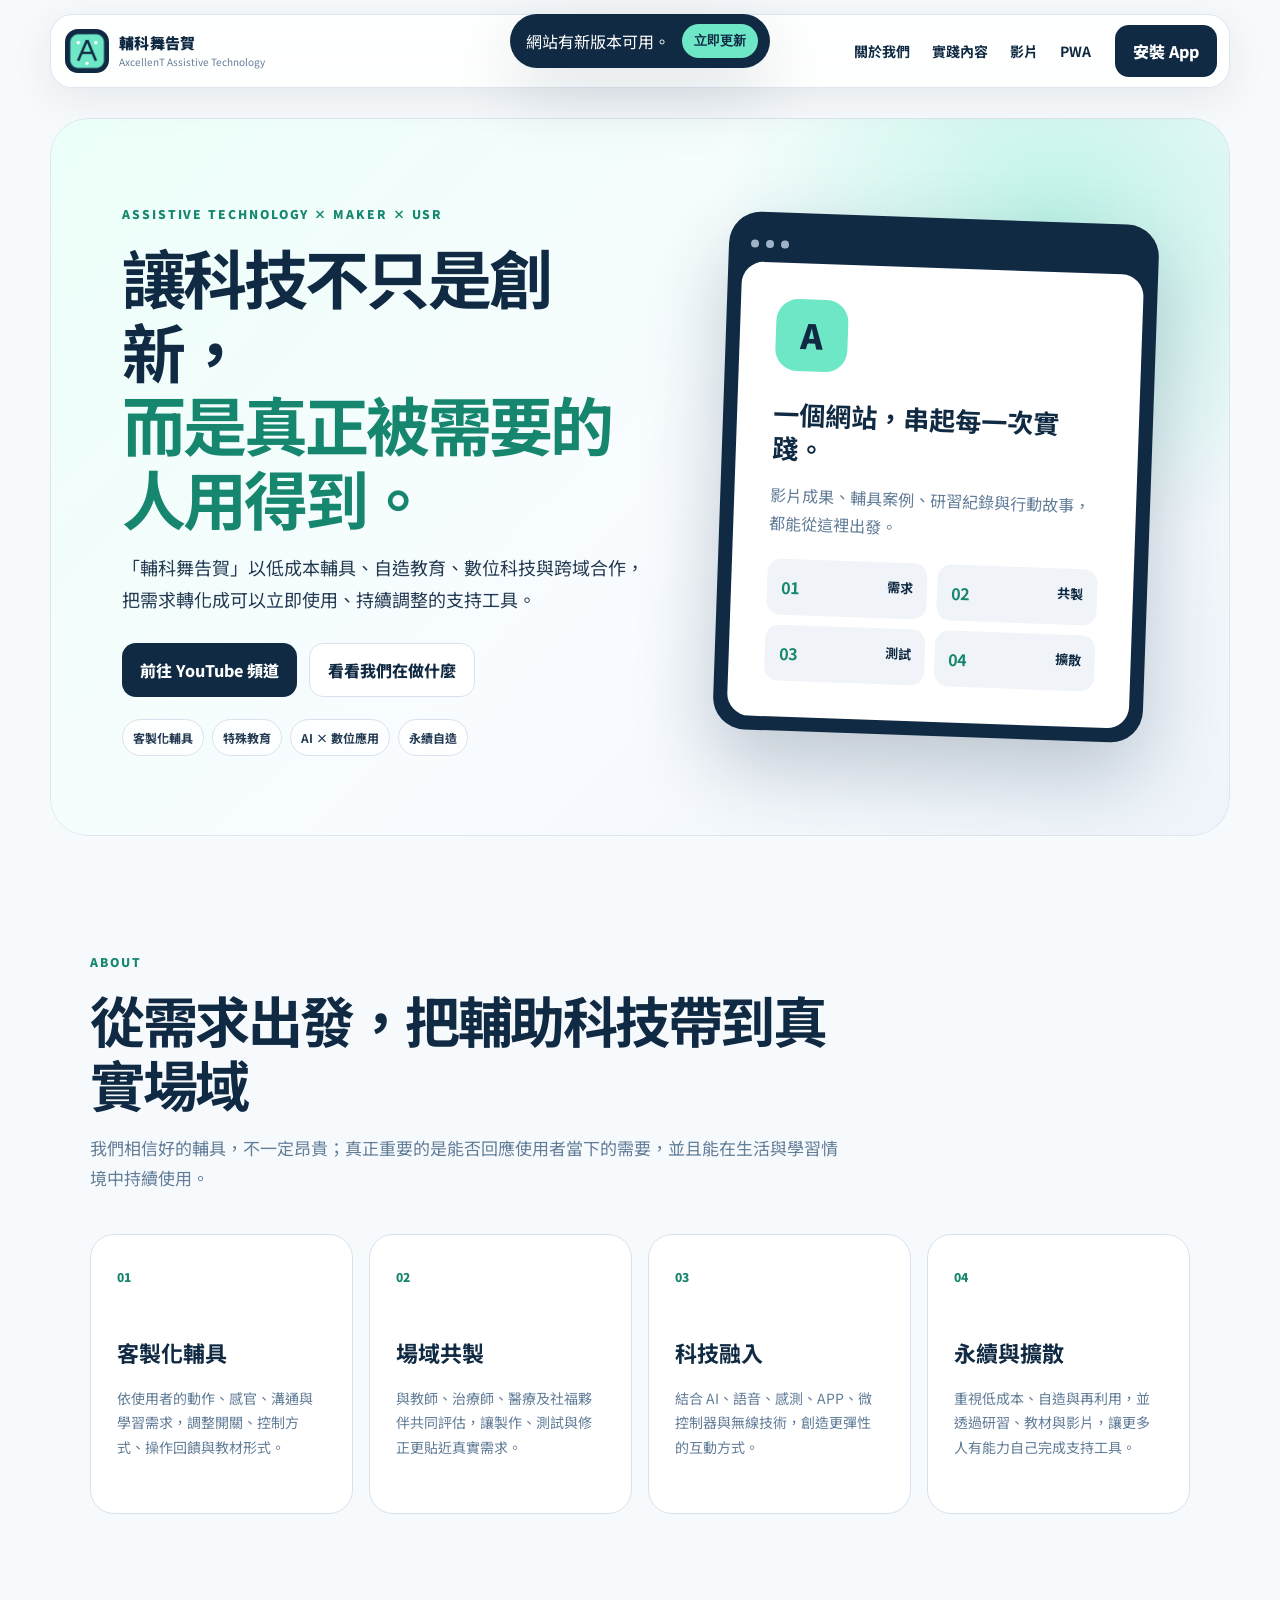
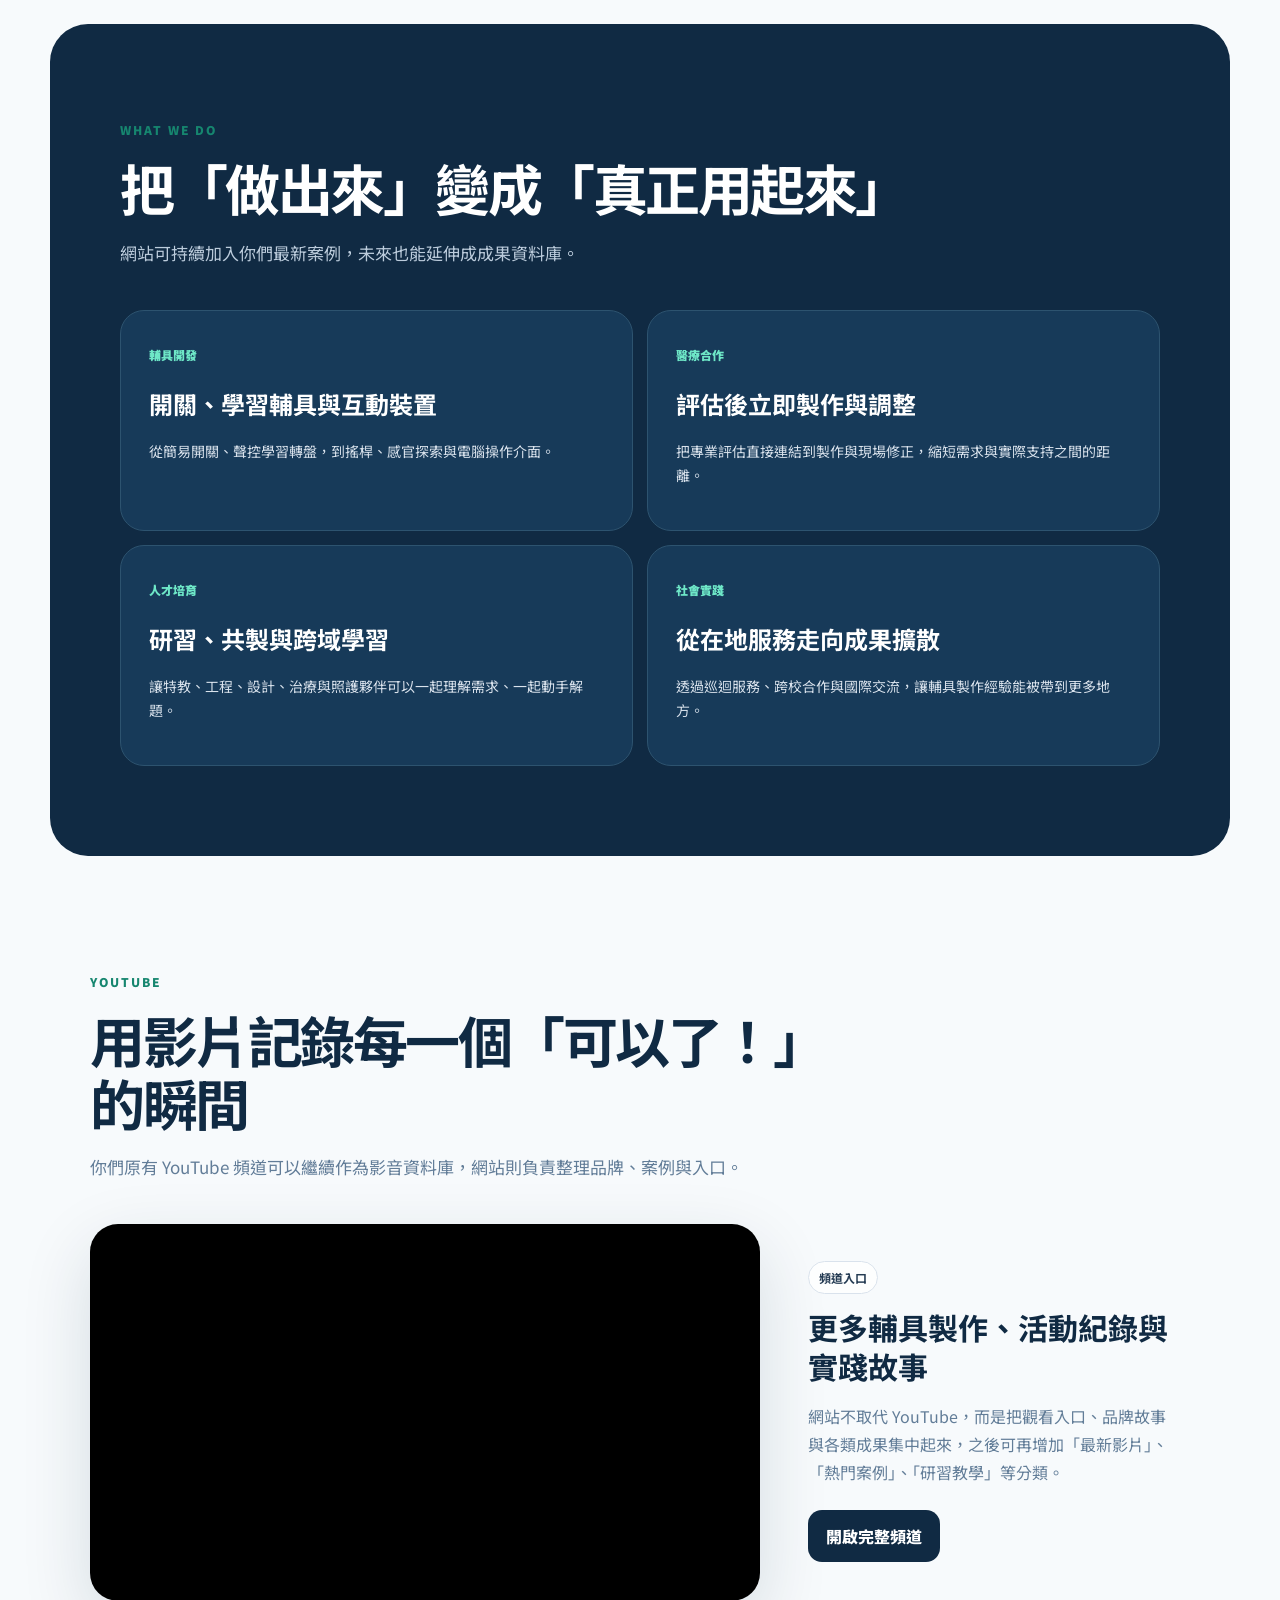
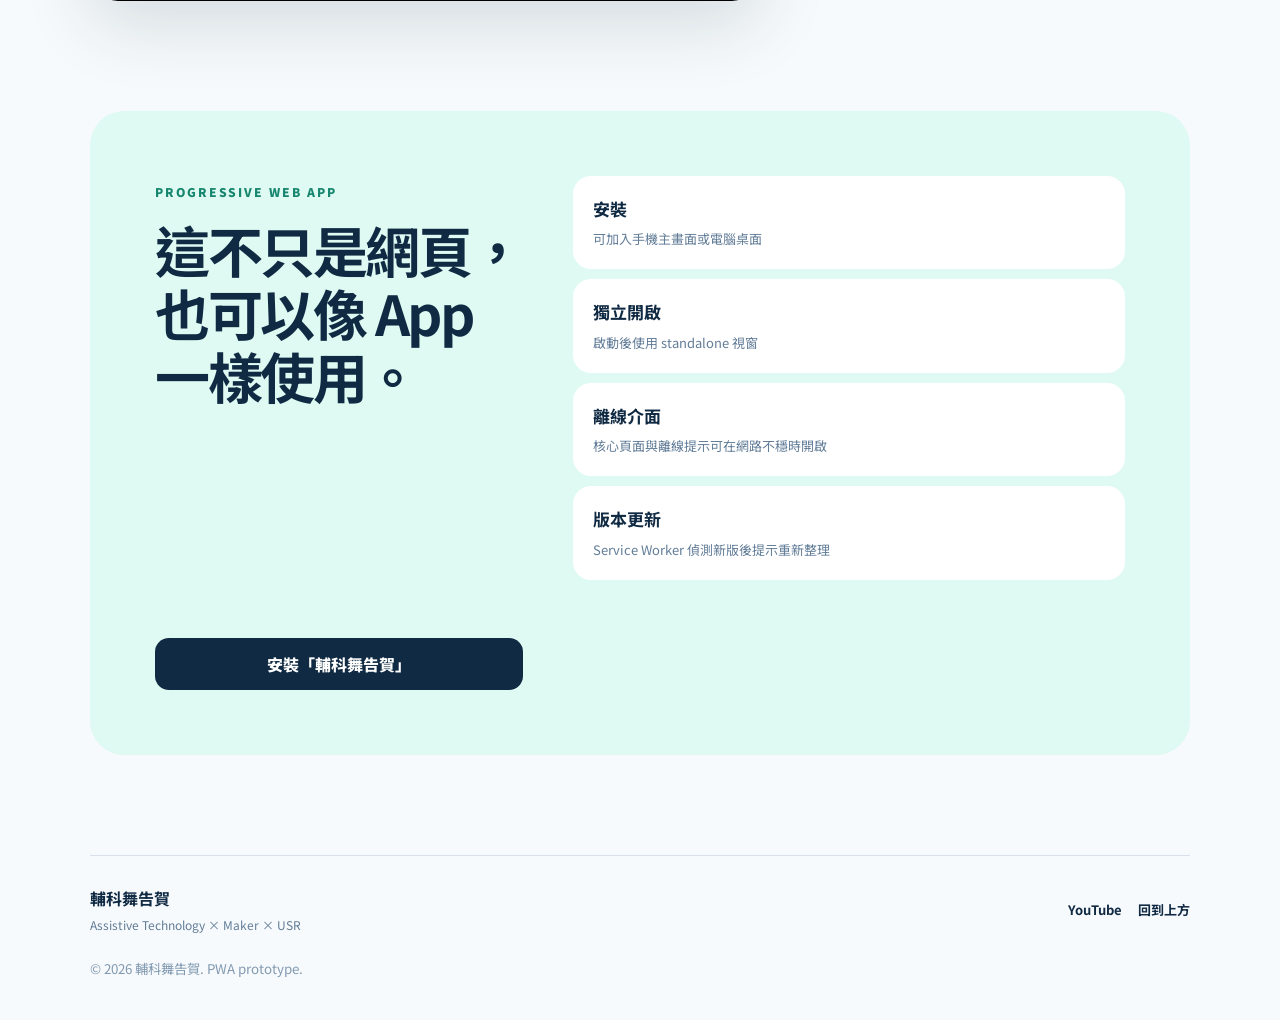
==== index.html @ 748eb7c5 "Add files via upload" ====
<!doctype html>
<html lang="zh-Hant">
<head>
  <meta charset="utf-8" />
  <meta name="viewport" content="width=device-width, initial-scale=1, viewport-fit=cover" />
  <meta name="theme-color" content="#102A43" />
  <meta name="description" content="輔科舞告賀｜以輔助科技、自造教育與USR社會實踐，讓科技成為每個人都能使用的支持。" />
  <meta name="apple-mobile-web-app-capable" content="yes" />
  <meta name="apple-mobile-web-app-status-bar-style" content="black-translucent" />
  <meta name="apple-mobile-web-app-title" content="輔科舞告賀" />
  <link rel="manifest" href="./manifest.webmanifest" />
  <link rel="apple-touch-icon" href="./icon-192.png" />
  <link rel="icon" href="./icon-192.png" />
  <link rel="stylesheet" href="./styles.css" />
  <title>輔科舞告賀｜輔助科技 × 自造 × USR</title>
</head>
<body>
  <div id="updateBanner" class="update-banner" hidden>
    <span>網站有新版本可用。</span>
    <button id="reloadBtn" class="small-btn">立即更新</button>
  </div>

  <header class="site-header">
    <a class="brand" href="#top" aria-label="回到首頁">
      <img src="./icon-192.png" alt="" width="44" height="44">
      <span>
        <strong>輔科舞告賀</strong>
        <small>AxcellenT Assistive Technology</small>
      </span>
    </a>
    <nav aria-label="主要導覽">
      <a href="#about">關於我們</a>
      <a href="#projects">實踐內容</a>
      <a href="#videos">影片</a>
      <a href="#pwa">PWA</a>
    </nav>
    <button id="installBtn" class="install-btn" hidden>安裝 App</button>
  </header>

  <main id="top">
    <section class="hero">
      <div class="hero-copy">
        <span class="eyebrow">ASSISTIVE TECHNOLOGY × MAKER × USR</span>
        <h1>讓科技不只是創新，<br><span>而是真正被需要的人用得到。</span></h1>
        <p>
          「輔科舞告賀」以低成本輔具、自造教育、數位科技與跨域合作，
          把需求轉化成可以立即使用、持續調整的支持工具。
        </p>
        <div class="hero-actions">
          <a class="primary-btn" href="https://www.youtube.com/@%E8%BC%94%E7%A7%91%E8%88%9E%E5%91%8A%E8%B3%80" target="_blank" rel="noopener">
            前往 YouTube 頻道
          </a>
          <a class="secondary-btn" href="#projects">看看我們在做什麼</a>
        </div>
        <div class="hero-tags">
          <span>客製化輔具</span>
          <span>特殊教育</span>
          <span>AI × 數位應用</span>
          <span>永續自造</span>
        </div>
      </div>
      <div class="hero-card" aria-label="網站特色摘要">
        <div class="screen">
          <div class="screen-top">
            <span></span><span></span><span></span>
          </div>
          <div class="screen-body">
            <div class="signal-mark">A</div>
            <strong>一個網站，串起每一次實踐。</strong>
            <p>影片成果、輔具案例、研習紀錄與行動故事，都能從這裡出發。</p>
            <div class="mini-grid">
              <div><b>01</b><span>需求</span></div>
              <div><b>02</b><span>共製</span></div>
              <div><b>03</b><span>測試</span></div>
              <div><b>04</b><span>擴散</span></div>
            </div>
          </div>
        </div>
      </div>
    </section>

    <section id="about" class="section">
      <div class="section-heading">
        <span class="eyebrow">ABOUT</span>
        <h2>從需求出發，把輔助科技帶到真實場域</h2>
        <p>我們相信好的輔具，不一定昂貴；真正重要的是能否回應使用者當下的需要，並且能在生活與學習情境中持續使用。</p>
      </div>
      <div class="feature-grid">
        <article class="feature-card">
          <span class="number">01</span>
          <h3>客製化輔具</h3>
          <p>依使用者的動作、感官、溝通與學習需求，調整開關、控制方式、操作回饋與教材形式。</p>
        </article>
        <article class="feature-card">
          <span class="number">02</span>
          <h3>場域共製</h3>
          <p>與教師、治療師、醫療及社福夥伴共同評估，讓製作、測試與修正更貼近真實需求。</p>
        </article>
        <article class="feature-card">
          <span class="number">03</span>
          <h3>科技融入</h3>
          <p>結合 AI、語音、感測、APP、微控制器與無線技術，創造更彈性的互動方式。</p>
        </article>
        <article class="feature-card">
          <span class="number">04</span>
          <h3>永續與擴散</h3>
          <p>重視低成本、自造與再利用，並透過研習、教材與影片，讓更多人有能力自己完成支持工具。</p>
        </article>
      </div>
    </section>

    <section id="projects" class="section dark-section">
      <div class="section-heading light">
        <span class="eyebrow">WHAT WE DO</span>
        <h2>把「做出來」變成「真正用起來」</h2>
        <p>網站可持續加入你們最新案例，未來也能延伸成成果資料庫。</p>
      </div>
      <div class="project-grid">
        <article>
          <span>輔具開發</span>
          <h3>開關、學習輔具與互動裝置</h3>
          <p>從簡易開關、聲控學習轉盤，到搖桿、感官探索與電腦操作介面。</p>
        </article>
        <article>
          <span>醫療合作</span>
          <h3>評估後立即製作與調整</h3>
          <p>把專業評估直接連結到製作與現場修正，縮短需求與實際支持之間的距離。</p>
        </article>
        <article>
          <span>人才培育</span>
          <h3>研習、共製與跨域學習</h3>
          <p>讓特教、工程、設計、治療與照護夥伴可以一起理解需求、一起動手解題。</p>
        </article>
        <article>
          <span>社會實踐</span>
          <h3>從在地服務走向成果擴散</h3>
          <p>透過巡迴服務、跨校合作與國際交流，讓輔具製作經驗能被帶到更多地方。</p>
        </article>
      </div>
    </section>

    <section id="videos" class="section">
      <div class="section-heading">
        <span class="eyebrow">YOUTUBE</span>
        <h2>用影片記錄每一個「可以了！」的瞬間</h2>
        <p>你們原有 YouTube 頻道可以繼續作為影音資料庫，網站則負責整理品牌、案例與入口。</p>
      </div>

      <div class="video-layout">
        <div class="video-frame">
          <iframe
            src="https://www.youtube-nocookie.com/embed/GuoatAMqvnA"
            title="輔科舞告賀 YouTube 精選影片"
            loading="lazy"
            referrerpolicy="strict-origin-when-cross-origin"
            allow="accelerometer; autoplay; clipboard-write; encrypted-media; gyroscope; picture-in-picture; web-share"
            allowfullscreen></iframe>
        </div>
        <div class="video-copy">
          <span class="pill">頻道入口</span>
          <h3>更多輔具製作、活動紀錄與實踐故事</h3>
          <p>網站不取代 YouTube，而是把觀看入口、品牌故事與各類成果集中起來，之後可再增加「最新影片」、「熱門案例」、「研習教學」等分類。</p>
          <a class="primary-btn" href="https://www.youtube.com/@%E8%BC%94%E7%A7%91%E8%88%9E%E5%91%8A%E8%B3%80" target="_blank" rel="noopener">開啟完整頻道</a>
        </div>
      </div>
    </section>

    <section id="pwa" class="section pwa-section">
      <div>
        <span class="eyebrow">PROGRESSIVE WEB APP</span>
        <h2>這不只是網頁，也可以像 App 一樣使用。</h2>
      </div>
      <div class="pwa-list">
        <div><b>安裝</b><span>可加入手機主畫面或電腦桌面</span></div>
        <div><b>獨立開啟</b><span>啟動後使用 standalone 視窗</span></div>
        <div><b>離線介面</b><span>核心頁面與離線提示可在網路不穩時開啟</span></div>
        <div><b>版本更新</b><span>Service Worker 偵測新版後提示重新整理</span></div>
      </div>
      <button id="installBtnBottom" class="primary-btn install-bottom" hidden>安裝「輔科舞告賀」</button>
    </section>
  </main>

  <footer>
    <div>
      <strong>輔科舞告賀</strong>
      <p>Assistive Technology × Maker × USR</p>
    </div>
    <div class="footer-links">
      <a href="https://www.youtube.com/@%E8%BC%94%E7%A7%91%E8%88%9E%E5%91%8A%E8%B3%80" target="_blank" rel="noopener">YouTube</a>
      <a href="#top">回到上方</a>
    </div>
    <small>© <span id="year"></span> 輔科舞告賀. PWA prototype.</small>
  </footer>

  <script src="./app.js"></script>
</body>
</html>
---- styles.css ----
@import url('https://fonts.googleapis.com/css2?family=Noto+Sans+TC:wght@400;500;600;700;800;900&display=swap');

:root{
  --ink:#102A43;
  --ink-2:#243B53;
  --mint:#6EE7C7;
  --mint-soft:#DFFAF2;
  --cream:#F7FAFC;
  --white:#ffffff;
  --line:#D9E2EC;
  --muted:#627D98;
  --shadow:0 24px 70px rgba(16,42,67,.14);
}

*{box-sizing:border-box}
html{scroll-behavior:smooth}
body{
  margin:0;
  font-family:"Noto Sans TC",system-ui,-apple-system,sans-serif;
  color:var(--ink);
  background:var(--cream);
  line-height:1.75;
}
a{color:inherit;text-decoration:none}
button,a{ -webkit-tap-highlight-color:transparent}
img{max-width:100%}

.update-banner{
  position:fixed;left:50%;top:14px;transform:translateX(-50%);
  z-index:9999;background:var(--ink);color:white;padding:10px 12px 10px 16px;
  border-radius:999px;box-shadow:var(--shadow);display:flex;gap:12px;align-items:center;
}
.small-btn{border:0;border-radius:999px;background:var(--mint);color:var(--ink);padding:8px 12px;font-weight:800;cursor:pointer}

.site-header{
  position:sticky;top:0;z-index:100;
  width:min(1180px,calc(100% - 28px));margin:14px auto 0;
  padding:10px 12px 10px 14px;border:1px solid rgba(217,226,236,.85);
  border-radius:22px;background:rgba(255,255,255,.88);backdrop-filter:blur(18px);
  display:flex;align-items:center;gap:24px;box-shadow:0 10px 40px rgba(16,42,67,.08);
}
.brand{display:flex;align-items:center;gap:10px;margin-right:auto}
.brand img{border-radius:13px}
.brand span{display:flex;flex-direction:column;line-height:1.15}
.brand strong{font-size:15px;font-weight:900;letter-spacing:.02em}
.brand small{font-size:10px;color:var(--muted);margin-top:5px}
nav{display:flex;gap:22px;font-size:14px;font-weight:700}
nav a:hover{color:#1D9D82}

.install-btn,.primary-btn,.secondary-btn{
  border:0;border-radius:14px;padding:12px 18px;font:inherit;font-weight:800;cursor:pointer;
  display:inline-flex;align-items:center;justify-content:center;
}
.install-btn,.primary-btn{background:var(--ink);color:white}
.install-btn:hover,.primary-btn:hover{transform:translateY(-1px)}
.secondary-btn{background:white;border:1px solid var(--line)}

.hero{
  width:min(1180px,calc(100% - 36px));margin:30px auto 0;
  min-height:680px;border-radius:38px;overflow:hidden;
  background:
    radial-gradient(circle at 85% 15%, rgba(110,231,199,.42), transparent 28%),
    linear-gradient(135deg,#ECFFF9 0%,#F9FCFF 54%,#EEF4FA 100%);
  display:grid;grid-template-columns:1.1fr .9fr;align-items:center;gap:50px;
  padding:80px 72px;box-shadow:inset 0 0 0 1px rgba(217,226,236,.8);
}
.eyebrow{font-size:12px;font-weight:900;letter-spacing:.16em;color:#16866F}
.hero h1,.section h2{margin:14px 0 18px;line-height:1.15;letter-spacing:-.045em}
.hero h1{font-size:clamp(42px,5vw,70px);max-width:760px}
.hero h1 span{color:#16866F}
.hero-copy>p{font-size:18px;color:var(--ink-2);max-width:650px}
.hero-actions{display:flex;gap:12px;flex-wrap:wrap;margin:28px 0 22px}
.hero-tags{display:flex;gap:8px;flex-wrap:wrap}
.hero-tags span,.pill{
  background:rgba(255,255,255,.8);border:1px solid var(--line);
  padding:7px 10px;border-radius:999px;font-size:12px;font-weight:700;color:var(--ink-2)
}
.hero-card{display:flex;justify-content:center}
.screen{
  width:min(430px,100%);background:var(--ink);border-radius:32px;padding:14px;
  transform:rotate(2deg);box-shadow:0 34px 80px rgba(16,42,67,.24);
}
.screen-top{height:36px;display:flex;gap:7px;align-items:center;padding:0 8px}
.screen-top span{width:8px;height:8px;border-radius:50%;background:#9FB3C8}
.screen-body{background:white;border-radius:22px;padding:36px}
.signal-mark{
  width:72px;height:72px;background:var(--mint);border-radius:22px;
  display:grid;place-items:center;font-size:34px;font-weight:900;margin-bottom:26px;
}
.screen-body>strong{display:block;font-size:26px;line-height:1.3}
.screen-body>p{color:var(--muted)}
.mini-grid{display:grid;grid-template-columns:1fr 1fr;gap:10px;margin-top:22px}
.mini-grid div{background:#F0F4F8;border-radius:14px;padding:14px;display:flex;justify-content:space-between}
.mini-grid b{color:#16866F}.mini-grid span{font-size:13px;font-weight:700}

.section{width:min(1100px,calc(100% - 36px));margin:0 auto;padding:110px 0}
.section-heading{max-width:760px;margin-bottom:42px}
.section h2{font-size:clamp(34px,4.3vw,56px)}
.section-heading p{color:var(--muted);font-size:17px}
.feature-grid{display:grid;grid-template-columns:repeat(4,1fr);gap:16px}
.feature-card{
  min-height:280px;background:white;border:1px solid var(--line);border-radius:24px;padding:26px;
  transition:.2s ease;
}
.feature-card:hover{transform:translateY(-5px);box-shadow:var(--shadow)}
.feature-card .number{font-size:12px;font-weight:900;color:#16866F}
.feature-card h3{font-size:22px;margin:44px 0 10px}
.feature-card p{font-size:14px;color:var(--muted)}

.dark-section{
  width:min(1180px,calc(100% - 36px));
  background:var(--ink);color:white;border-radius:38px;padding:90px 70px;
}
.section-heading.light p{color:#BCCCDC}
.project-grid{display:grid;grid-template-columns:1fr 1fr;gap:14px}
.project-grid article{background:#173A59;border:1px solid #2D536F;border-radius:24px;padding:28px}
.project-grid article>span{color:var(--mint);font-size:12px;font-weight:900}
.project-grid h3{font-size:24px;margin:16px 0 8px}
.project-grid p{color:#D9E2EC;font-size:14px}

.video-layout{display:grid;grid-template-columns:1.25fr .75fr;gap:28px;align-items:center}
.video-frame{aspect-ratio:16/9;border-radius:28px;overflow:hidden;background:#000;box-shadow:var(--shadow)}
.video-frame iframe{width:100%;height:100%;border:0}
.video-copy{padding:20px}
.video-copy h3{font-size:30px;line-height:1.3;margin:18px 0 14px}
.video-copy p{color:var(--muted);margin-bottom:24px}

.pwa-section{
  margin-bottom:100px;padding:65px;background:var(--mint-soft);border-radius:34px;
  display:grid;grid-template-columns:.8fr 1.2fr;gap:50px;align-items:start;
}
.pwa-list{display:grid;gap:10px}
.pwa-list div{background:white;border-radius:18px;padding:18px 20px;display:flex;flex-direction:column}
.pwa-list b{font-size:17px}.pwa-list span{font-size:13px;color:var(--muted);margin-top:5px}
.install-bottom{margin-top:8px}

footer{
  width:min(1100px,calc(100% - 36px));margin:0 auto;padding:28px 0 40px;border-top:1px solid var(--line);
  display:grid;grid-template-columns:1fr auto;gap:20px;align-items:center
}
footer p{margin:2px 0;color:var(--muted);font-size:12px}
.footer-links{display:flex;gap:16px;font-size:13px;font-weight:700}
footer small{grid-column:1/-1;color:#829AB1}

@media (max-width:900px){
  nav{display:none}
  .hero{grid-template-columns:1fr;padding:58px 34px}
  .hero-card{margin-top:10px}
  .feature-grid{grid-template-columns:1fr 1fr}
  .video-layout{grid-template-columns:1fr}
  .pwa-section{grid-template-columns:1fr;padding:40px}
}
@media (max-width:620px){
  .site-header{width:calc(100% - 18px);margin-top:8px;border-radius:18px}
  .brand small{display:none}
  .install-btn{padding:10px 12px;font-size:12px}
  .hero{width:calc(100% - 18px);min-height:auto;border-radius:26px;padding:48px 22px}
  .hero h1{font-size:42px}
  .hero-copy>p{font-size:16px}
  .screen{transform:none}
  .screen-body{padding:26px}
  .feature-grid{grid-template-columns:1fr}
  .dark-section{width:calc(100% - 18px);border-radius:26px;padding:62px 22px}
  .project-grid{grid-template-columns:1fr}
  .section{padding:78px 0}
  .pwa-section{width:calc(100% - 18px);padding:32px 22px;margin-bottom:60px}
  footer{grid-template-columns:1fr}
  .footer-links{justify-content:flex-start}
}
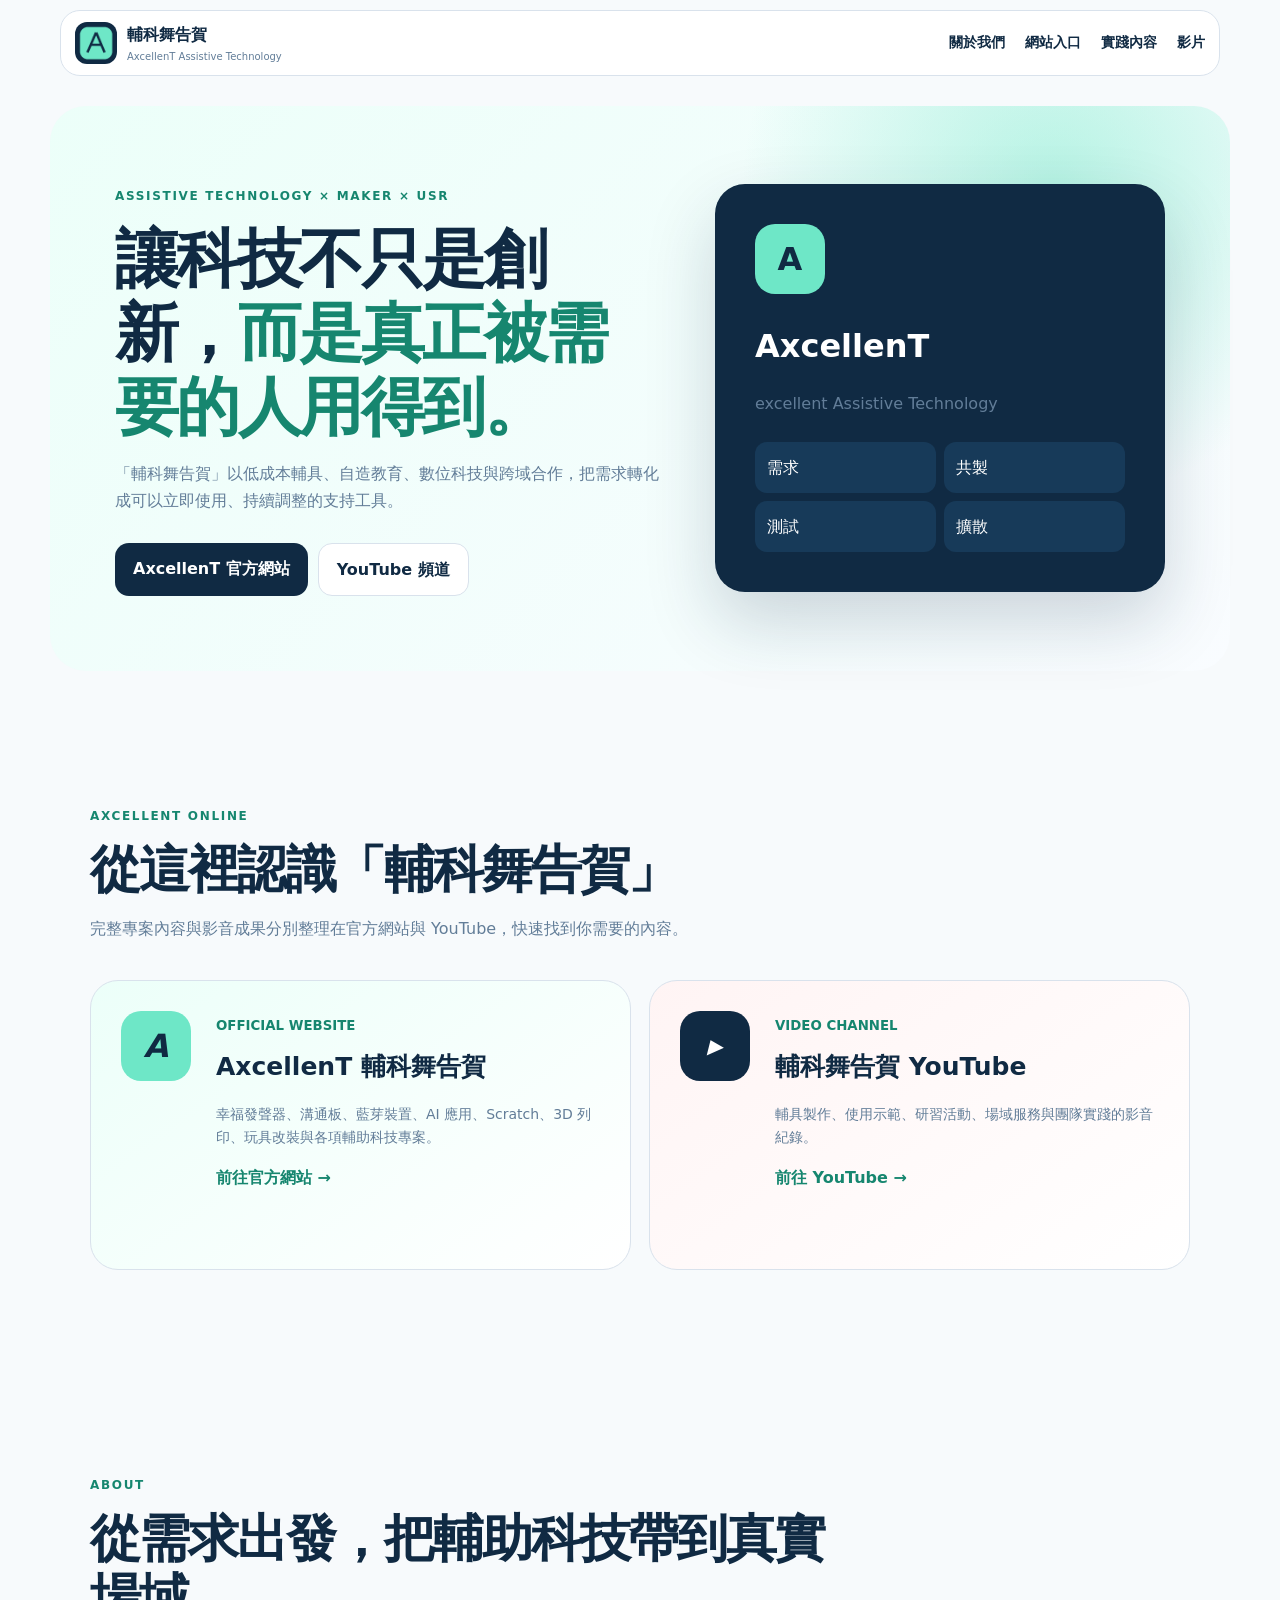
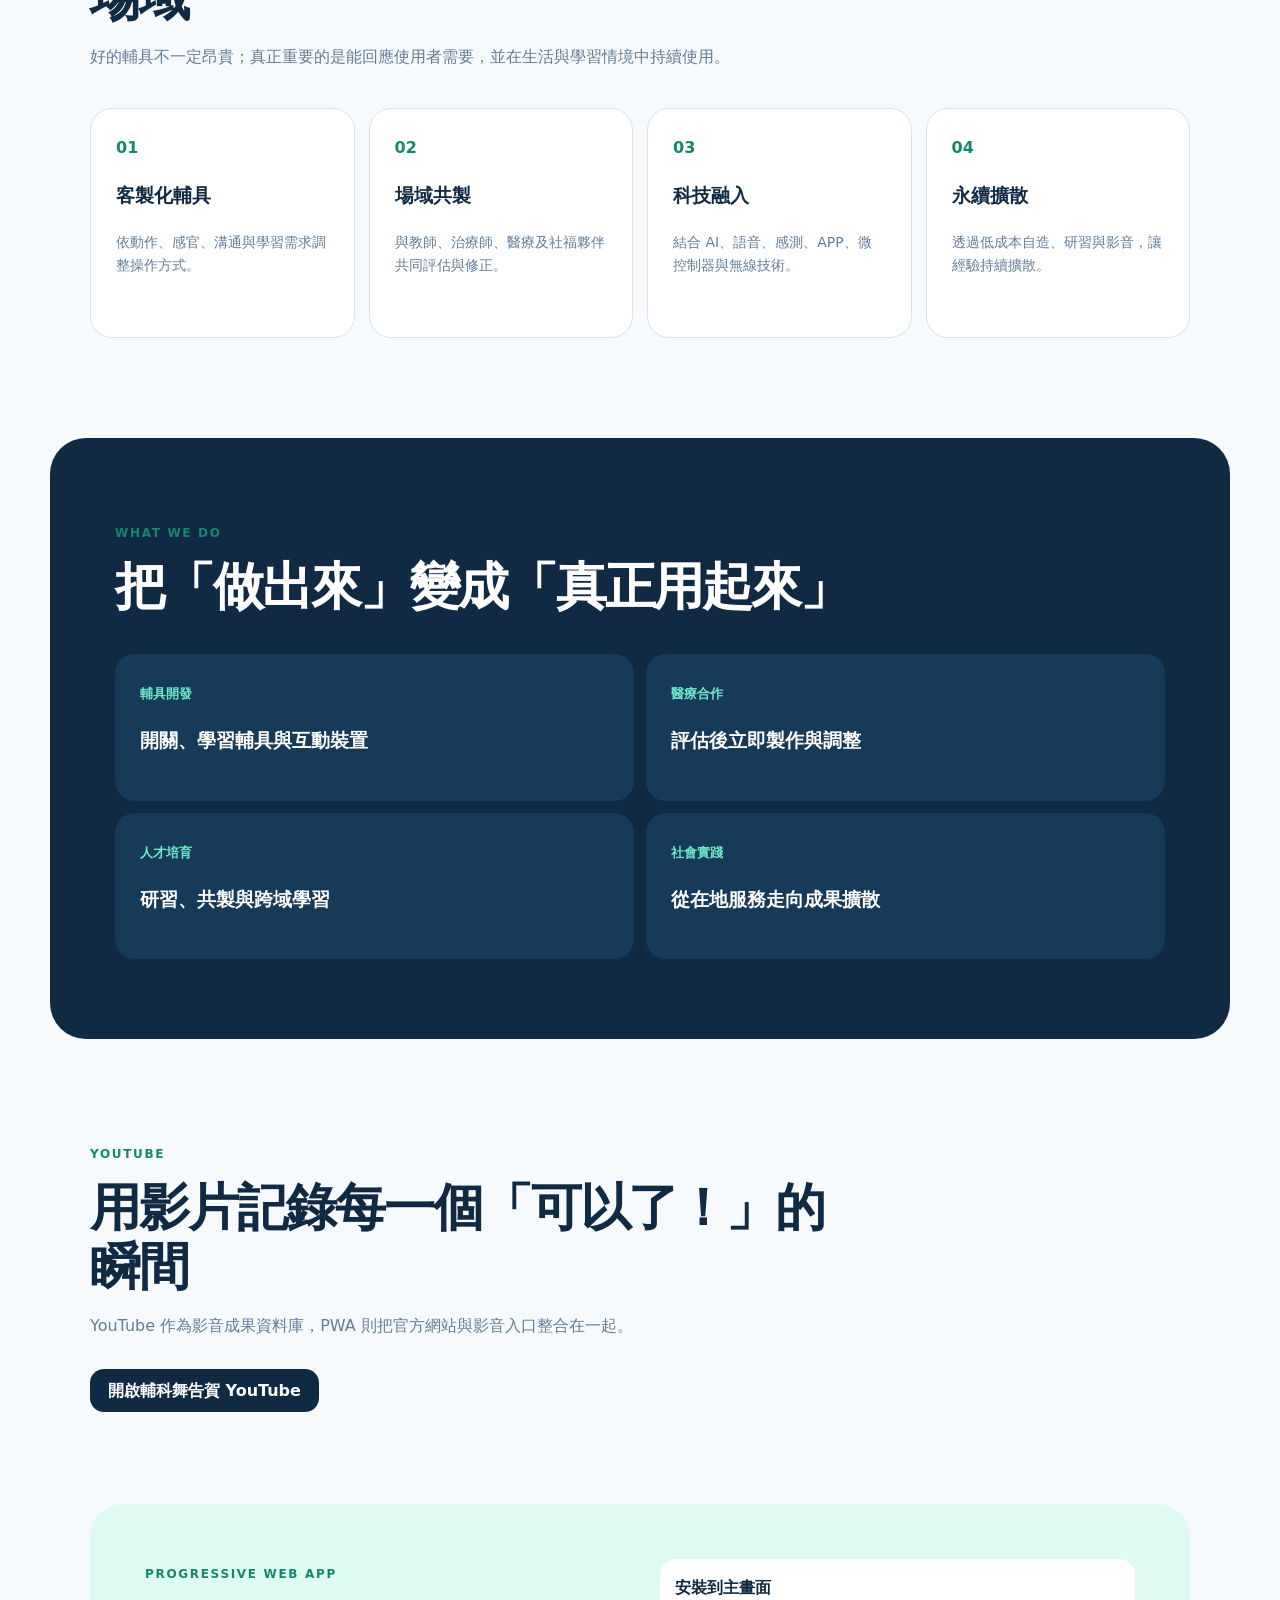
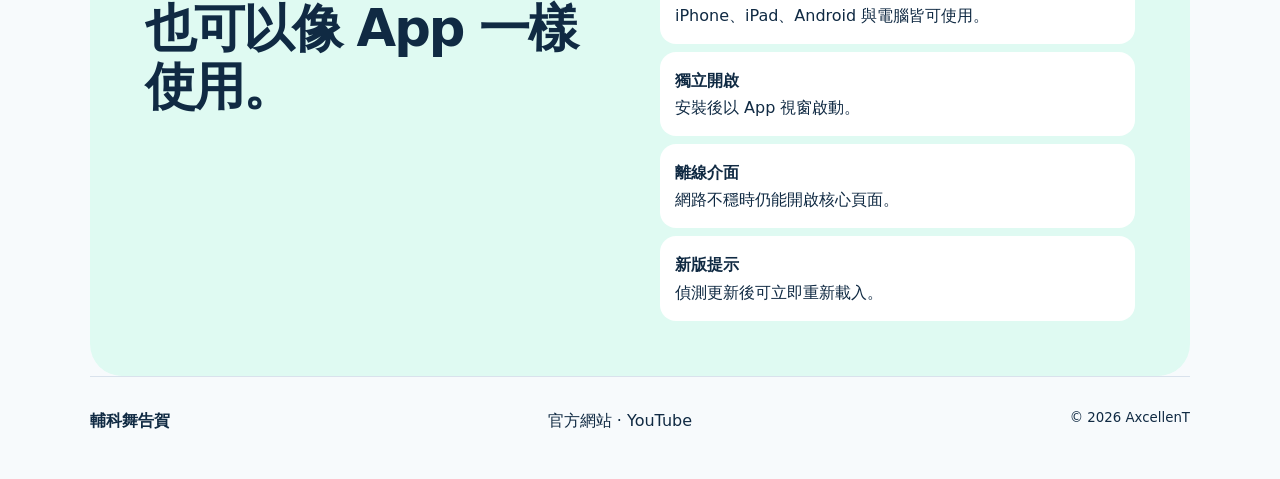
==== commit 497fb8b3: "Add files via upload" ====
--- a/index.html
+++ b/index.html
@@ -1,197 +1,28 @@
-<!doctype html>
-<html lang="zh-Hant">
-<head>
-  <meta charset="utf-8" />
-  <meta name="viewport" content="width=device-width, initial-scale=1, viewport-fit=cover" />
-  <meta name="theme-color" content="#102A43" />
-  <meta name="description" content="輔科舞告賀｜以輔助科技、自造教育與USR社會實踐，讓科技成為每個人都能使用的支持。" />
-  <meta name="apple-mobile-web-app-capable" content="yes" />
-  <meta name="apple-mobile-web-app-status-bar-style" content="black-translucent" />
-  <meta name="apple-mobile-web-app-title" content="輔科舞告賀" />
-  <link rel="manifest" href="./manifest.webmanifest" />
-  <link rel="apple-touch-icon" href="./icon-192.png" />
-  <link rel="icon" href="./icon-192.png" />
-  <link rel="stylesheet" href="./styles.css" />
-  <title>輔科舞告賀｜輔助科技 × 自造 × USR</title>
-</head>
-<body>
-  <div id="updateBanner" class="update-banner" hidden>
-    <span>網站有新版本可用。</span>
-    <button id="reloadBtn" class="small-btn">立即更新</button>
-  </div>
+<!doctype html><html lang="zh-Hant"><head><meta charset="utf-8"><meta name="viewport" content="width=device-width,initial-scale=1,viewport-fit=cover">
+<meta name="theme-color" content="#102A43"><meta name="apple-mobile-web-app-capable" content="yes"><meta name="apple-mobile-web-app-title" content="輔科舞告賀">
+<link rel="manifest" href="./manifest.webmanifest"><link rel="apple-touch-icon" href="./icon-192.png"><link rel="stylesheet" href="./styles.css">
+<title>輔科舞告賀｜AxcellenT</title></head><body>
+<div id="update" class="update" hidden>網站有新版本 <button id="reload">立即更新</button></div>
+<header><a class="brand" href="#top"><img src="./icon-192.png"><span><b>輔科舞告賀</b><small>AxcellenT Assistive Technology</small></span></a>
+<nav><a href="#about">關於我們</a><a href="#links">網站入口</a><a href="#projects">實踐內容</a><a href="#videos">影片</a></nav><button id="install" hidden>安裝 App</button></header>
+<main id="top"><section class="hero"><div><em>ASSISTIVE TECHNOLOGY × MAKER × USR</em><h1>讓科技不只是創新，<span>而是真正被需要的人用得到。</span></h1>
+<p>「輔科舞告賀」以低成本輔具、自造教育、數位科技與跨域合作，把需求轉化成可以立即使用、持續調整的支持工具。</p>
+<div class="actions"><a class="primary" href="https://www.axcellent.fun/" target="_blank">AxcellenT 官方網站</a><a class="secondary" href="https://www.youtube.com/@%E8%BC%94%E7%A7%91%E8%88%9E%E5%91%8A%E8%B3%80" target="_blank">YouTube 頻道</a></div></div>
+<div class="visual"><div class="mark">A</div><b>AxcellenT</b><p>excellent Assistive Technology</p><div class="steps"><span>需求</span><span>共製</span><span>測試</span><span>擴散</span></div></div></section>
 
-  <header class="site-header">
-    <a class="brand" href="#top" aria-label="回到首頁">
-      <img src="./icon-192.png" alt="" width="44" height="44">
-      <span>
-        <strong>輔科舞告賀</strong>
-        <small>AxcellenT Assistive Technology</small>
-      </span>
-    </a>
-    <nav aria-label="主要導覽">
-      <a href="#about">關於我們</a>
-      <a href="#projects">實踐內容</a>
-      <a href="#videos">影片</a>
-      <a href="#pwa">PWA</a>
-    </nav>
-    <button id="installBtn" class="install-btn" hidden>安裝 App</button>
-  </header>
+<section id="links"><div class="heading"><em>AXCELLENT ONLINE</em><h2>從這裡認識「輔科舞告賀」</h2><p>完整專案內容與影音成果分別整理在官方網站與 YouTube，快速找到你需要的內容。</p></div>
+<div class="cards"><a class="card official" href="https://www.axcellent.fun/" target="_blank"><i>A</i><div><small>OFFICIAL WEBSITE</small><h3>AxcellenT 輔科舞告賀</h3><p>幸福發聲器、溝通板、藍芽裝置、AI 應用、Scratch、3D 列印、玩具改裝與各項輔助科技專案。</p><b>前往官方網站 →</b></div></a>
+<a class="card youtube" href="https://www.youtube.com/@%E8%BC%94%E7%A7%91%E8%88%9E%E5%91%8A%E8%B3%80" target="_blank"><i>▶</i><div><small>VIDEO CHANNEL</small><h3>輔科舞告賀 YouTube</h3><p>輔具製作、使用示範、研習活動、場域服務與團隊實踐的影音紀錄。</p><b>前往 YouTube →</b></div></a></div></section>
 
-  <main id="top">
-    <section class="hero">
-      <div class="hero-copy">
-        <span class="eyebrow">ASSISTIVE TECHNOLOGY × MAKER × USR</span>
-        <h1>讓科技不只是創新，<br><span>而是真正被需要的人用得到。</span></h1>
-        <p>
-          「輔科舞告賀」以低成本輔具、自造教育、數位科技與跨域合作，
-          把需求轉化成可以立即使用、持續調整的支持工具。
-        </p>
-        <div class="hero-actions">
-          <a class="primary-btn" href="https://www.youtube.com/@%E8%BC%94%E7%A7%91%E8%88%9E%E5%91%8A%E8%B3%80" target="_blank" rel="noopener">
-            前往 YouTube 頻道
-          </a>
-          <a class="secondary-btn" href="#projects">看看我們在做什麼</a>
-        </div>
-        <div class="hero-tags">
-          <span>客製化輔具</span>
-          <span>特殊教育</span>
-          <span>AI × 數位應用</span>
-          <span>永續自造</span>
-        </div>
-      </div>
-      <div class="hero-card" aria-label="網站特色摘要">
-        <div class="screen">
-          <div class="screen-top">
-            <span></span><span></span><span></span>
-          </div>
-          <div class="screen-body">
-            <div class="signal-mark">A</div>
-            <strong>一個網站，串起每一次實踐。</strong>
-            <p>影片成果、輔具案例、研習紀錄與行動故事，都能從這裡出發。</p>
-            <div class="mini-grid">
-              <div><b>01</b><span>需求</span></div>
-              <div><b>02</b><span>共製</span></div>
-              <div><b>03</b><span>測試</span></div>
-              <div><b>04</b><span>擴散</span></div>
-            </div>
-          </div>
-        </div>
-      </div>
-    </section>
+<section id="about"><div class="heading"><em>ABOUT</em><h2>從需求出發，把輔助科技帶到真實場域</h2><p>好的輔具不一定昂貴；真正重要的是能回應使用者需要，並在生活與學習情境中持續使用。</p></div>
+<div class="features"><article><b>01</b><h3>客製化輔具</h3><p>依動作、感官、溝通與學習需求調整操作方式。</p></article><article><b>02</b><h3>場域共製</h3><p>與教師、治療師、醫療及社福夥伴共同評估與修正。</p></article><article><b>03</b><h3>科技融入</h3><p>結合 AI、語音、感測、APP、微控制器與無線技術。</p></article><article><b>04</b><h3>永續擴散</h3><p>透過低成本自造、研習與影音，讓經驗持續擴散。</p></article></div></section>
 
-    <section id="about" class="section">
-      <div class="section-heading">
-        <span class="eyebrow">ABOUT</span>
-        <h2>從需求出發，把輔助科技帶到真實場域</h2>
-        <p>我們相信好的輔具，不一定昂貴；真正重要的是能否回應使用者當下的需要，並且能在生活與學習情境中持續使用。</p>
-      </div>
-      <div class="feature-grid">
-        <article class="feature-card">
-          <span class="number">01</span>
-          <h3>客製化輔具</h3>
-          <p>依使用者的動作、感官、溝通與學習需求，調整開關、控制方式、操作回饋與教材形式。</p>
-        </article>
-        <article class="feature-card">
-          <span class="number">02</span>
-          <h3>場域共製</h3>
-          <p>與教師、治療師、醫療及社福夥伴共同評估，讓製作、測試與修正更貼近真實需求。</p>
-        </article>
-        <article class="feature-card">
-          <span class="number">03</span>
-          <h3>科技融入</h3>
-          <p>結合 AI、語音、感測、APP、微控制器與無線技術，創造更彈性的互動方式。</p>
-        </article>
-        <article class="feature-card">
-          <span class="number">04</span>
-          <h3>永續與擴散</h3>
-          <p>重視低成本、自造與再利用，並透過研習、教材與影片，讓更多人有能力自己完成支持工具。</p>
-        </article>
-      </div>
-    </section>
+<section id="projects" class="dark"><div class="heading"><em>WHAT WE DO</em><h2>把「做出來」變成「真正用起來」</h2></div><div class="projects">
+<article><small>輔具開發</small><h3>開關、學習輔具與互動裝置</h3></article><article><small>醫療合作</small><h3>評估後立即製作與調整</h3></article><article><small>人才培育</small><h3>研習、共製與跨域學習</h3></article><article><small>社會實踐</small><h3>從在地服務走向成果擴散</h3></article></div></section>
 
-    <section id="projects" class="section dark-section">
-      <div class="section-heading light">
-        <span class="eyebrow">WHAT WE DO</span>
-        <h2>把「做出來」變成「真正用起來」</h2>
-        <p>網站可持續加入你們最新案例，未來也能延伸成成果資料庫。</p>
-      </div>
-      <div class="project-grid">
-        <article>
-          <span>輔具開發</span>
-          <h3>開關、學習輔具與互動裝置</h3>
-          <p>從簡易開關、聲控學習轉盤，到搖桿、感官探索與電腦操作介面。</p>
-        </article>
-        <article>
-          <span>醫療合作</span>
-          <h3>評估後立即製作與調整</h3>
-          <p>把專業評估直接連結到製作與現場修正，縮短需求與實際支持之間的距離。</p>
-        </article>
-        <article>
-          <span>人才培育</span>
-          <h3>研習、共製與跨域學習</h3>
-          <p>讓特教、工程、設計、治療與照護夥伴可以一起理解需求、一起動手解題。</p>
-        </article>
-        <article>
-          <span>社會實踐</span>
-          <h3>從在地服務走向成果擴散</h3>
-          <p>透過巡迴服務、跨校合作與國際交流，讓輔具製作經驗能被帶到更多地方。</p>
-        </article>
-      </div>
-    </section>
+<section id="videos"><div class="heading"><em>YOUTUBE</em><h2>用影片記錄每一個「可以了！」的瞬間</h2><p>YouTube 作為影音成果資料庫，PWA 則把官方網站與影音入口整合在一起。</p></div>
+<a class="primary" href="https://www.youtube.com/@%E8%BC%94%E7%A7%91%E8%88%9E%E5%91%8A%E8%B3%80" target="_blank">開啟輔科舞告賀 YouTube</a></section>
 
-    <section id="videos" class="section">
-      <div class="section-heading">
-        <span class="eyebrow">YOUTUBE</span>
-        <h2>用影片記錄每一個「可以了！」的瞬間</h2>
-        <p>你們原有 YouTube 頻道可以繼續作為影音資料庫，網站則負責整理品牌、案例與入口。</p>
-      </div>
-
-      <div class="video-layout">
-        <div class="video-frame">
-          <iframe
-            src="https://www.youtube-nocookie.com/embed/GuoatAMqvnA"
-            title="輔科舞告賀 YouTube 精選影片"
-            loading="lazy"
-            referrerpolicy="strict-origin-when-cross-origin"
-            allow="accelerometer; autoplay; clipboard-write; encrypted-media; gyroscope; picture-in-picture; web-share"
-            allowfullscreen></iframe>
-        </div>
-        <div class="video-copy">
-          <span class="pill">頻道入口</span>
-          <h3>更多輔具製作、活動紀錄與實踐故事</h3>
-          <p>網站不取代 YouTube，而是把觀看入口、品牌故事與各類成果集中起來，之後可再增加「最新影片」、「熱門案例」、「研習教學」等分類。</p>
-          <a class="primary-btn" href="https://www.youtube.com/@%E8%BC%94%E7%A7%91%E8%88%9E%E5%91%8A%E8%B3%80" target="_blank" rel="noopener">開啟完整頻道</a>
-        </div>
-      </div>
-    </section>
-
-    <section id="pwa" class="section pwa-section">
-      <div>
-        <span class="eyebrow">PROGRESSIVE WEB APP</span>
-        <h2>這不只是網頁，也可以像 App 一樣使用。</h2>
-      </div>
-      <div class="pwa-list">
-        <div><b>安裝</b><span>可加入手機主畫面或電腦桌面</span></div>
-        <div><b>獨立開啟</b><span>啟動後使用 standalone 視窗</span></div>
-        <div><b>離線介面</b><span>核心頁面與離線提示可在網路不穩時開啟</span></div>
-        <div><b>版本更新</b><span>Service Worker 偵測新版後提示重新整理</span></div>
-      </div>
-      <button id="installBtnBottom" class="primary-btn install-bottom" hidden>安裝「輔科舞告賀」</button>
-    </section>
-  </main>
-
-  <footer>
-    <div>
-      <strong>輔科舞告賀</strong>
-      <p>Assistive Technology × Maker × USR</p>
-    </div>
-    <div class="footer-links">
-      <a href="https://www.youtube.com/@%E8%BC%94%E7%A7%91%E8%88%9E%E5%91%8A%E8%B3%80" target="_blank" rel="noopener">YouTube</a>
-      <a href="#top">回到上方</a>
-    </div>
-    <small>© <span id="year"></span> 輔科舞告賀. PWA prototype.</small>
-  </footer>
-
-  <script src="./app.js"></script>
-</body>
-</html>+<section class="pwa"><div><em>PROGRESSIVE WEB APP</em><h2>也可以像 App 一樣使用。</h2></div><div><p><b>安裝到主畫面</b><br>iPhone、iPad、Android 與電腦皆可使用。</p><p><b>獨立開啟</b><br>安裝後以 App 視窗啟動。</p><p><b>離線介面</b><br>網路不穩時仍能開啟核心頁面。</p><p><b>新版提示</b><br>偵測更新後可立即重新載入。</p></div></section></main>
+<footer><b>輔科舞告賀</b><div><a href="https://www.axcellent.fun/" target="_blank">官方網站</a> · <a href="https://www.youtube.com/@%E8%BC%94%E7%A7%91%E8%88%9E%E5%91%8A%E8%B3%80" target="_blank">YouTube</a></div><small>© 2026 AxcellenT</small></footer>
+<script src="./app.js"></script></body></html>
--- a/styles.css
+++ b/styles.css
@@ -1,169 +1 @@
-@import url('https://fonts.googleapis.com/css2?family=Noto+Sans+TC:wght@400;500;600;700;800;900&display=swap');
-
-:root{
-  --ink:#102A43;
-  --ink-2:#243B53;
-  --mint:#6EE7C7;
-  --mint-soft:#DFFAF2;
-  --cream:#F7FAFC;
-  --white:#ffffff;
-  --line:#D9E2EC;
-  --muted:#627D98;
-  --shadow:0 24px 70px rgba(16,42,67,.14);
-}
-
-*{box-sizing:border-box}
-html{scroll-behavior:smooth}
-body{
-  margin:0;
-  font-family:"Noto Sans TC",system-ui,-apple-system,sans-serif;
-  color:var(--ink);
-  background:var(--cream);
-  line-height:1.75;
-}
-a{color:inherit;text-decoration:none}
-button,a{ -webkit-tap-highlight-color:transparent}
-img{max-width:100%}
-
-.update-banner{
-  position:fixed;left:50%;top:14px;transform:translateX(-50%);
-  z-index:9999;background:var(--ink);color:white;padding:10px 12px 10px 16px;
-  border-radius:999px;box-shadow:var(--shadow);display:flex;gap:12px;align-items:center;
-}
-.small-btn{border:0;border-radius:999px;background:var(--mint);color:var(--ink);padding:8px 12px;font-weight:800;cursor:pointer}
-
-.site-header{
-  position:sticky;top:0;z-index:100;
-  width:min(1180px,calc(100% - 28px));margin:14px auto 0;
-  padding:10px 12px 10px 14px;border:1px solid rgba(217,226,236,.85);
-  border-radius:22px;background:rgba(255,255,255,.88);backdrop-filter:blur(18px);
-  display:flex;align-items:center;gap:24px;box-shadow:0 10px 40px rgba(16,42,67,.08);
-}
-.brand{display:flex;align-items:center;gap:10px;margin-right:auto}
-.brand img{border-radius:13px}
-.brand span{display:flex;flex-direction:column;line-height:1.15}
-.brand strong{font-size:15px;font-weight:900;letter-spacing:.02em}
-.brand small{font-size:10px;color:var(--muted);margin-top:5px}
-nav{display:flex;gap:22px;font-size:14px;font-weight:700}
-nav a:hover{color:#1D9D82}
-
-.install-btn,.primary-btn,.secondary-btn{
-  border:0;border-radius:14px;padding:12px 18px;font:inherit;font-weight:800;cursor:pointer;
-  display:inline-flex;align-items:center;justify-content:center;
-}
-.install-btn,.primary-btn{background:var(--ink);color:white}
-.install-btn:hover,.primary-btn:hover{transform:translateY(-1px)}
-.secondary-btn{background:white;border:1px solid var(--line)}
-
-.hero{
-  width:min(1180px,calc(100% - 36px));margin:30px auto 0;
-  min-height:680px;border-radius:38px;overflow:hidden;
-  background:
-    radial-gradient(circle at 85% 15%, rgba(110,231,199,.42), transparent 28%),
-    linear-gradient(135deg,#ECFFF9 0%,#F9FCFF 54%,#EEF4FA 100%);
-  display:grid;grid-template-columns:1.1fr .9fr;align-items:center;gap:50px;
-  padding:80px 72px;box-shadow:inset 0 0 0 1px rgba(217,226,236,.8);
-}
-.eyebrow{font-size:12px;font-weight:900;letter-spacing:.16em;color:#16866F}
-.hero h1,.section h2{margin:14px 0 18px;line-height:1.15;letter-spacing:-.045em}
-.hero h1{font-size:clamp(42px,5vw,70px);max-width:760px}
-.hero h1 span{color:#16866F}
-.hero-copy>p{font-size:18px;color:var(--ink-2);max-width:650px}
-.hero-actions{display:flex;gap:12px;flex-wrap:wrap;margin:28px 0 22px}
-.hero-tags{display:flex;gap:8px;flex-wrap:wrap}
-.hero-tags span,.pill{
-  background:rgba(255,255,255,.8);border:1px solid var(--line);
-  padding:7px 10px;border-radius:999px;font-size:12px;font-weight:700;color:var(--ink-2)
-}
-.hero-card{display:flex;justify-content:center}
-.screen{
-  width:min(430px,100%);background:var(--ink);border-radius:32px;padding:14px;
-  transform:rotate(2deg);box-shadow:0 34px 80px rgba(16,42,67,.24);
-}
-.screen-top{height:36px;display:flex;gap:7px;align-items:center;padding:0 8px}
-.screen-top span{width:8px;height:8px;border-radius:50%;background:#9FB3C8}
-.screen-body{background:white;border-radius:22px;padding:36px}
-.signal-mark{
-  width:72px;height:72px;background:var(--mint);border-radius:22px;
-  display:grid;place-items:center;font-size:34px;font-weight:900;margin-bottom:26px;
-}
-.screen-body>strong{display:block;font-size:26px;line-height:1.3}
-.screen-body>p{color:var(--muted)}
-.mini-grid{display:grid;grid-template-columns:1fr 1fr;gap:10px;margin-top:22px}
-.mini-grid div{background:#F0F4F8;border-radius:14px;padding:14px;display:flex;justify-content:space-between}
-.mini-grid b{color:#16866F}.mini-grid span{font-size:13px;font-weight:700}
-
-.section{width:min(1100px,calc(100% - 36px));margin:0 auto;padding:110px 0}
-.section-heading{max-width:760px;margin-bottom:42px}
-.section h2{font-size:clamp(34px,4.3vw,56px)}
-.section-heading p{color:var(--muted);font-size:17px}
-.feature-grid{display:grid;grid-template-columns:repeat(4,1fr);gap:16px}
-.feature-card{
-  min-height:280px;background:white;border:1px solid var(--line);border-radius:24px;padding:26px;
-  transition:.2s ease;
-}
-.feature-card:hover{transform:translateY(-5px);box-shadow:var(--shadow)}
-.feature-card .number{font-size:12px;font-weight:900;color:#16866F}
-.feature-card h3{font-size:22px;margin:44px 0 10px}
-.feature-card p{font-size:14px;color:var(--muted)}
-
-.dark-section{
-  width:min(1180px,calc(100% - 36px));
-  background:var(--ink);color:white;border-radius:38px;padding:90px 70px;
-}
-.section-heading.light p{color:#BCCCDC}
-.project-grid{display:grid;grid-template-columns:1fr 1fr;gap:14px}
-.project-grid article{background:#173A59;border:1px solid #2D536F;border-radius:24px;padding:28px}
-.project-grid article>span{color:var(--mint);font-size:12px;font-weight:900}
-.project-grid h3{font-size:24px;margin:16px 0 8px}
-.project-grid p{color:#D9E2EC;font-size:14px}
-
-.video-layout{display:grid;grid-template-columns:1.25fr .75fr;gap:28px;align-items:center}
-.video-frame{aspect-ratio:16/9;border-radius:28px;overflow:hidden;background:#000;box-shadow:var(--shadow)}
-.video-frame iframe{width:100%;height:100%;border:0}
-.video-copy{padding:20px}
-.video-copy h3{font-size:30px;line-height:1.3;margin:18px 0 14px}
-.video-copy p{color:var(--muted);margin-bottom:24px}
-
-.pwa-section{
-  margin-bottom:100px;padding:65px;background:var(--mint-soft);border-radius:34px;
-  display:grid;grid-template-columns:.8fr 1.2fr;gap:50px;align-items:start;
-}
-.pwa-list{display:grid;gap:10px}
-.pwa-list div{background:white;border-radius:18px;padding:18px 20px;display:flex;flex-direction:column}
-.pwa-list b{font-size:17px}.pwa-list span{font-size:13px;color:var(--muted);margin-top:5px}
-.install-bottom{margin-top:8px}
-
-footer{
-  width:min(1100px,calc(100% - 36px));margin:0 auto;padding:28px 0 40px;border-top:1px solid var(--line);
-  display:grid;grid-template-columns:1fr auto;gap:20px;align-items:center
-}
-footer p{margin:2px 0;color:var(--muted);font-size:12px}
-.footer-links{display:flex;gap:16px;font-size:13px;font-weight:700}
-footer small{grid-column:1/-1;color:#829AB1}
-
-@media (max-width:900px){
-  nav{display:none}
-  .hero{grid-template-columns:1fr;padding:58px 34px}
-  .hero-card{margin-top:10px}
-  .feature-grid{grid-template-columns:1fr 1fr}
-  .video-layout{grid-template-columns:1fr}
-  .pwa-section{grid-template-columns:1fr;padding:40px}
-}
-@media (max-width:620px){
-  .site-header{width:calc(100% - 18px);margin-top:8px;border-radius:18px}
-  .brand small{display:none}
-  .install-btn{padding:10px 12px;font-size:12px}
-  .hero{width:calc(100% - 18px);min-height:auto;border-radius:26px;padding:48px 22px}
-  .hero h1{font-size:42px}
-  .hero-copy>p{font-size:16px}
-  .screen{transform:none}
-  .screen-body{padding:26px}
-  .feature-grid{grid-template-columns:1fr}
-  .dark-section{width:calc(100% - 18px);border-radius:26px;padding:62px 22px}
-  .project-grid{grid-template-columns:1fr}
-  .section{padding:78px 0}
-  .pwa-section{width:calc(100% - 18px);padding:32px 22px;margin-bottom:60px}
-  footer{grid-template-columns:1fr}
-  .footer-links{justify-content:flex-start}
-}
+*{box-sizing:border-box}html{scroll-behavior:smooth}body{margin:0;background:#f7fafc;color:#102a43;font-family:system-ui,-apple-system,"Noto Sans TC",sans-serif;line-height:1.7}a{text-decoration:none;color:inherit}header{position:sticky;top:10px;z-index:10;max-width:1160px;margin:10px auto;padding:10px 14px;border:1px solid #d9e2ec;border-radius:20px;background:#fffffff0;backdrop-filter:blur(14px);display:flex;align-items:center;gap:25px}.brand{display:flex;align-items:center;gap:10px;margin-right:auto}.brand img{width:42px;border-radius:12px}.brand span{display:flex;flex-direction:column}.brand small{font-size:10px;color:#627d98}nav{display:flex;gap:20px;font-weight:700;font-size:14px}button,.primary,.secondary{border:0;border-radius:14px;padding:12px 18px;font-weight:800;cursor:pointer}.primary,button{background:#102a43;color:#fff}.secondary{background:#fff;border:1px solid #d9e2ec}.hero{max-width:1180px;margin:30px auto;padding:75px 65px;border-radius:36px;background:radial-gradient(circle at 85% 15%,#6ee7c777,transparent 28%),linear-gradient(135deg,#ecfff9,#f9fcff);display:grid;grid-template-columns:1.1fr .9fr;gap:50px;align-items:center}em{font-style:normal;font-size:12px;font-weight:900;letter-spacing:.14em;color:#16866f}.hero h1,.heading h2,.pwa h2{line-height:1.15;letter-spacing:-.04em}.hero h1{font-size:clamp(42px,5vw,68px);margin:15px 0}.hero h1 span{color:#16866f}.hero>div>p,.heading p{color:#627d98}.actions{display:flex;gap:10px;flex-wrap:wrap;margin-top:28px}.visual{background:#102a43;color:white;border-radius:30px;padding:40px;box-shadow:0 30px 70px #102a4330}.mark,.card i{width:70px;height:70px;border-radius:20px;background:#6ee7c7;color:#102a43;display:grid;place-items:center;font-size:32px;font-weight:900}.visual>b{display:block;font-size:32px;margin-top:25px}.steps{display:grid;grid-template-columns:1fr 1fr;gap:8px;margin-top:25px}.steps span{background:#173a59;border-radius:12px;padding:12px}main>section:not(.hero){max-width:1100px;margin:0 auto;padding:100px 0}.heading{max-width:760px;margin-bottom:38px}.heading h2,.pwa h2{font-size:clamp(34px,4vw,54px);margin:12px 0}.cards{display:grid;grid-template-columns:1fr 1fr;gap:18px}.card{min-height:290px;border:1px solid #d9e2ec;border-radius:28px;padding:30px;display:grid;grid-template-columns:75px 1fr;gap:20px;transition:.2s}.card:hover{transform:translateY(-5px);box-shadow:0 24px 60px #102a4320}.official{background:linear-gradient(145deg,#ecfff9,#fff)}.youtube{background:linear-gradient(145deg,#fff4f4,#fff)}.youtube i{background:#102a43;color:#fff;font-size:20px}.card small{font-weight:900;color:#16866f}.card h3{font-size:25px;margin:8px 0}.card p{font-size:14px;color:#627d98}.card div>b{color:#16866f}.features{display:grid;grid-template-columns:repeat(4,1fr);gap:14px}.features article{background:#fff;border:1px solid #d9e2ec;border-radius:22px;padding:25px;min-height:230px}.features article>b{color:#16866f}.features p{font-size:14px;color:#627d98}.dark{max-width:1180px!important;background:#102a43;color:white;border-radius:36px;padding:80px 65px!important}.projects{display:grid;grid-template-columns:1fr 1fr;gap:12px}.projects article{background:#173a59;border-radius:20px;padding:25px}.projects small{color:#6ee7c7;font-weight:800}.pwa{background:#dffaf2;border-radius:32px;padding:55px!important;display:grid;grid-template-columns:1fr 1fr;gap:40px}.pwa div+div{display:grid;gap:8px}.pwa p{background:white;border-radius:16px;padding:15px;margin:0}footer{max-width:1100px;margin:0 auto;padding:30px 0 45px;border-top:1px solid #d9e2ec;display:flex;gap:25px;justify-content:space-between;flex-wrap:wrap}.update{position:fixed;z-index:99;top:15px;left:50%;transform:translateX(-50%);background:#102a43;color:white;padding:10px 15px;border-radius:999px}@media(max-width:800px){nav{display:none}.hero{margin:15px 9px;grid-template-columns:1fr;padding:50px 24px}.cards,.features,.projects,.pwa{grid-template-columns:1fr}.card{grid-template-columns:58px 1fr}.card i{width:54px;height:54px}.dark{margin:0 9px!important;padding:55px 24px!important}.pwa{margin:0 9px!important;padding:35px 24px!important}main>section:not(.hero){width:calc(100% - 36px);padding:75px 0}header{margin:8px 9px}.brand small{display:none}footer{width:calc(100% - 36px)}}
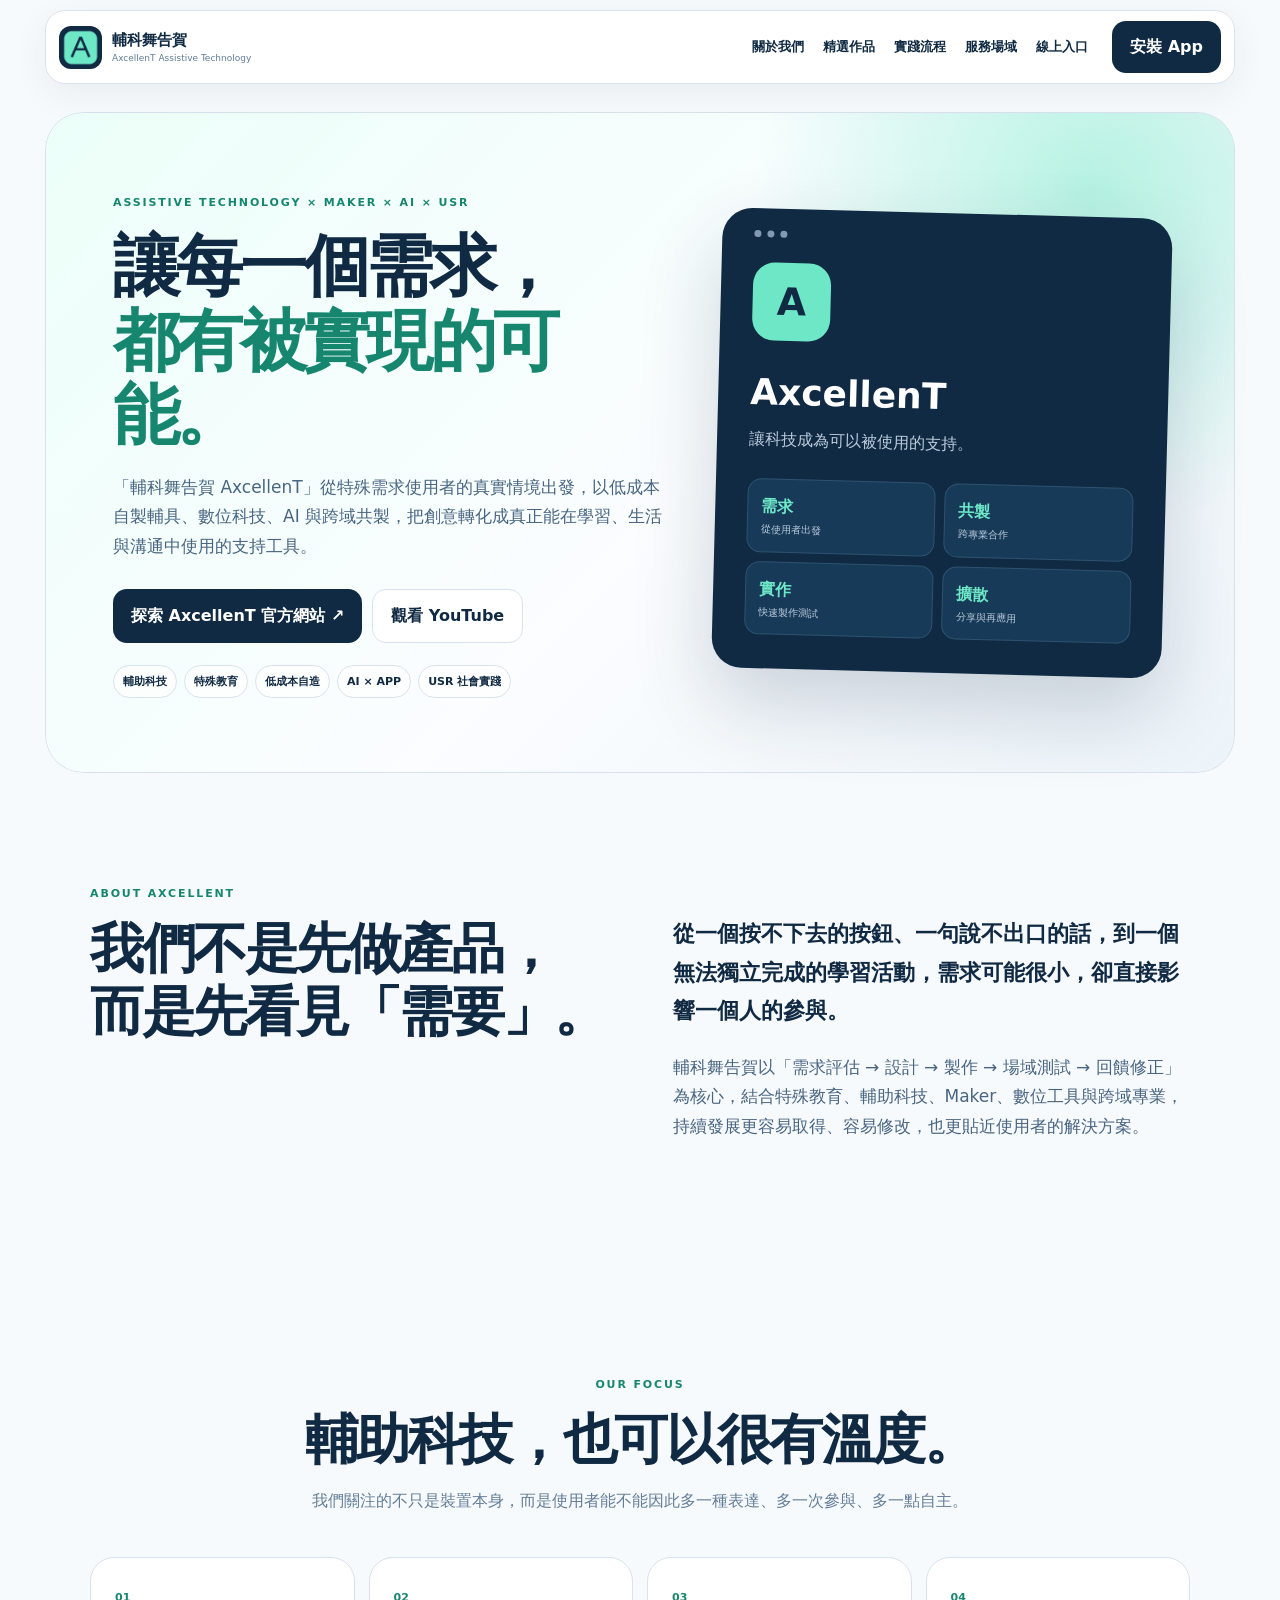
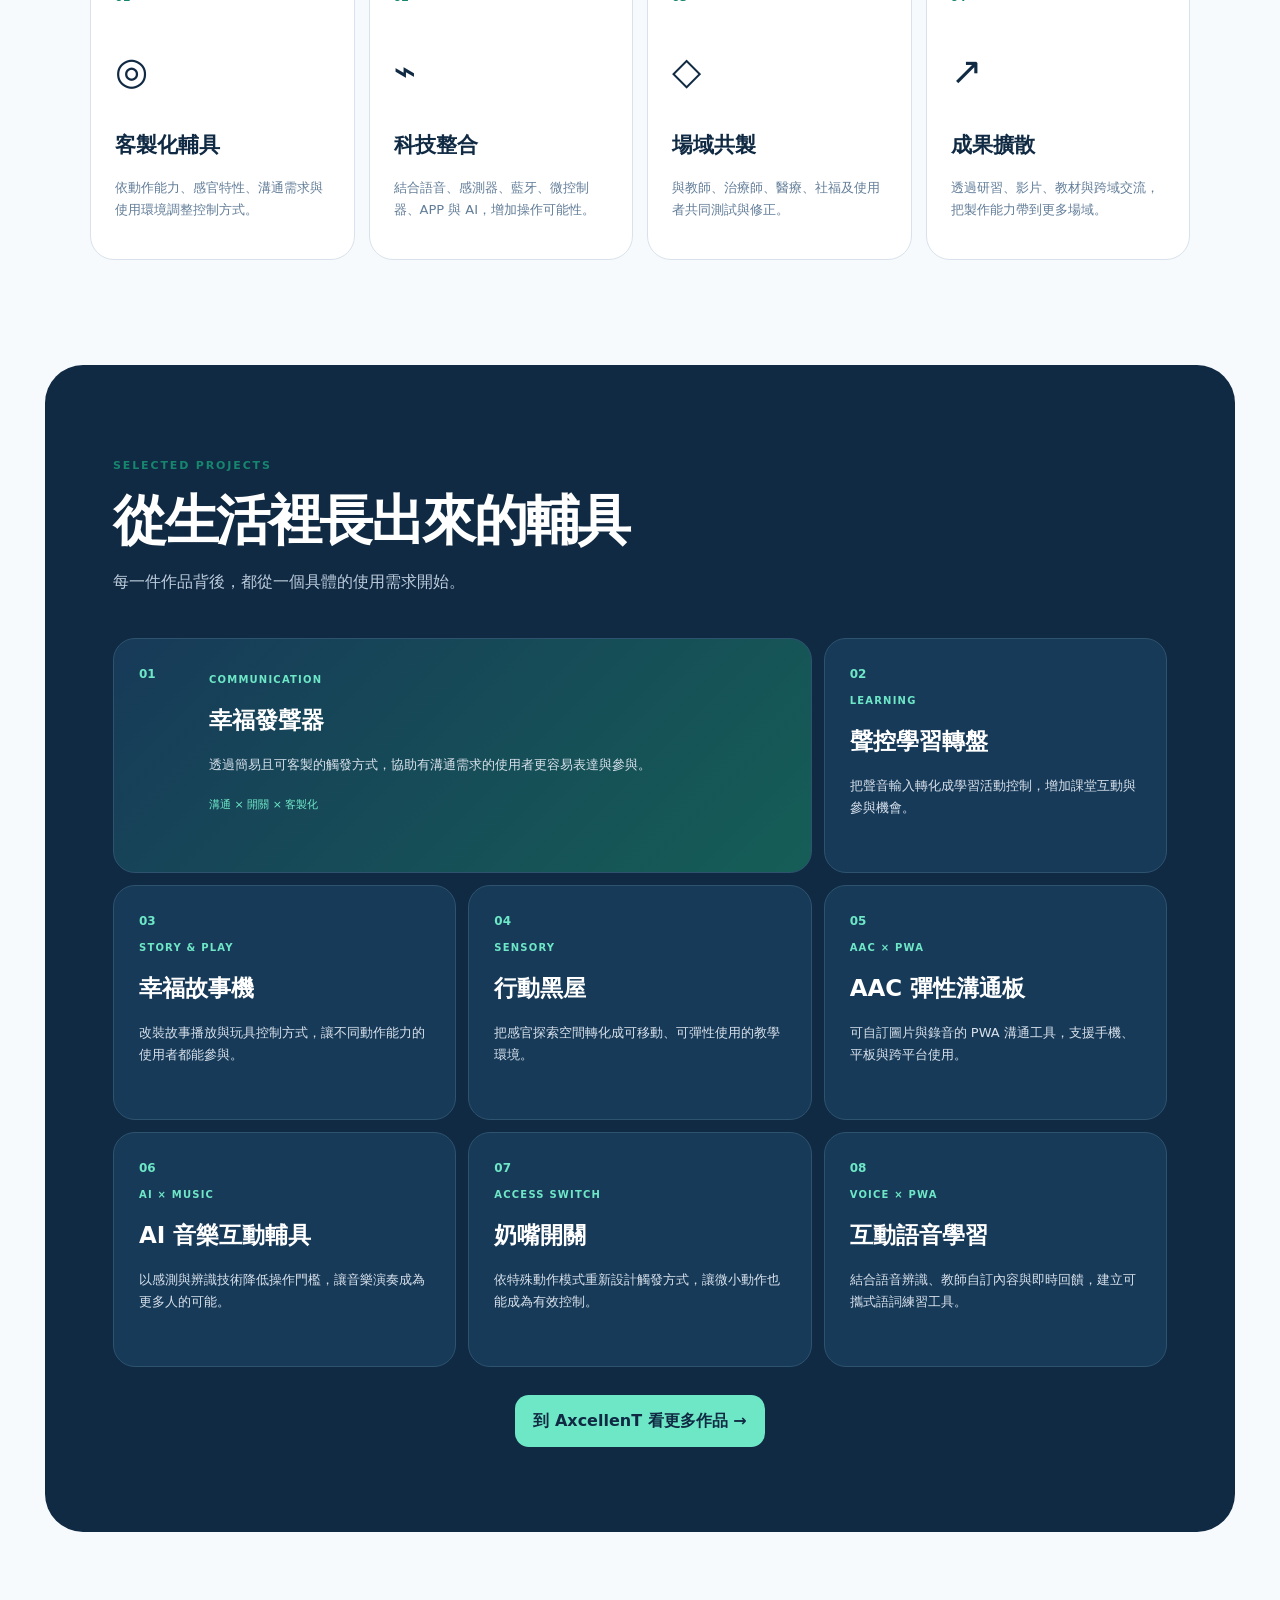
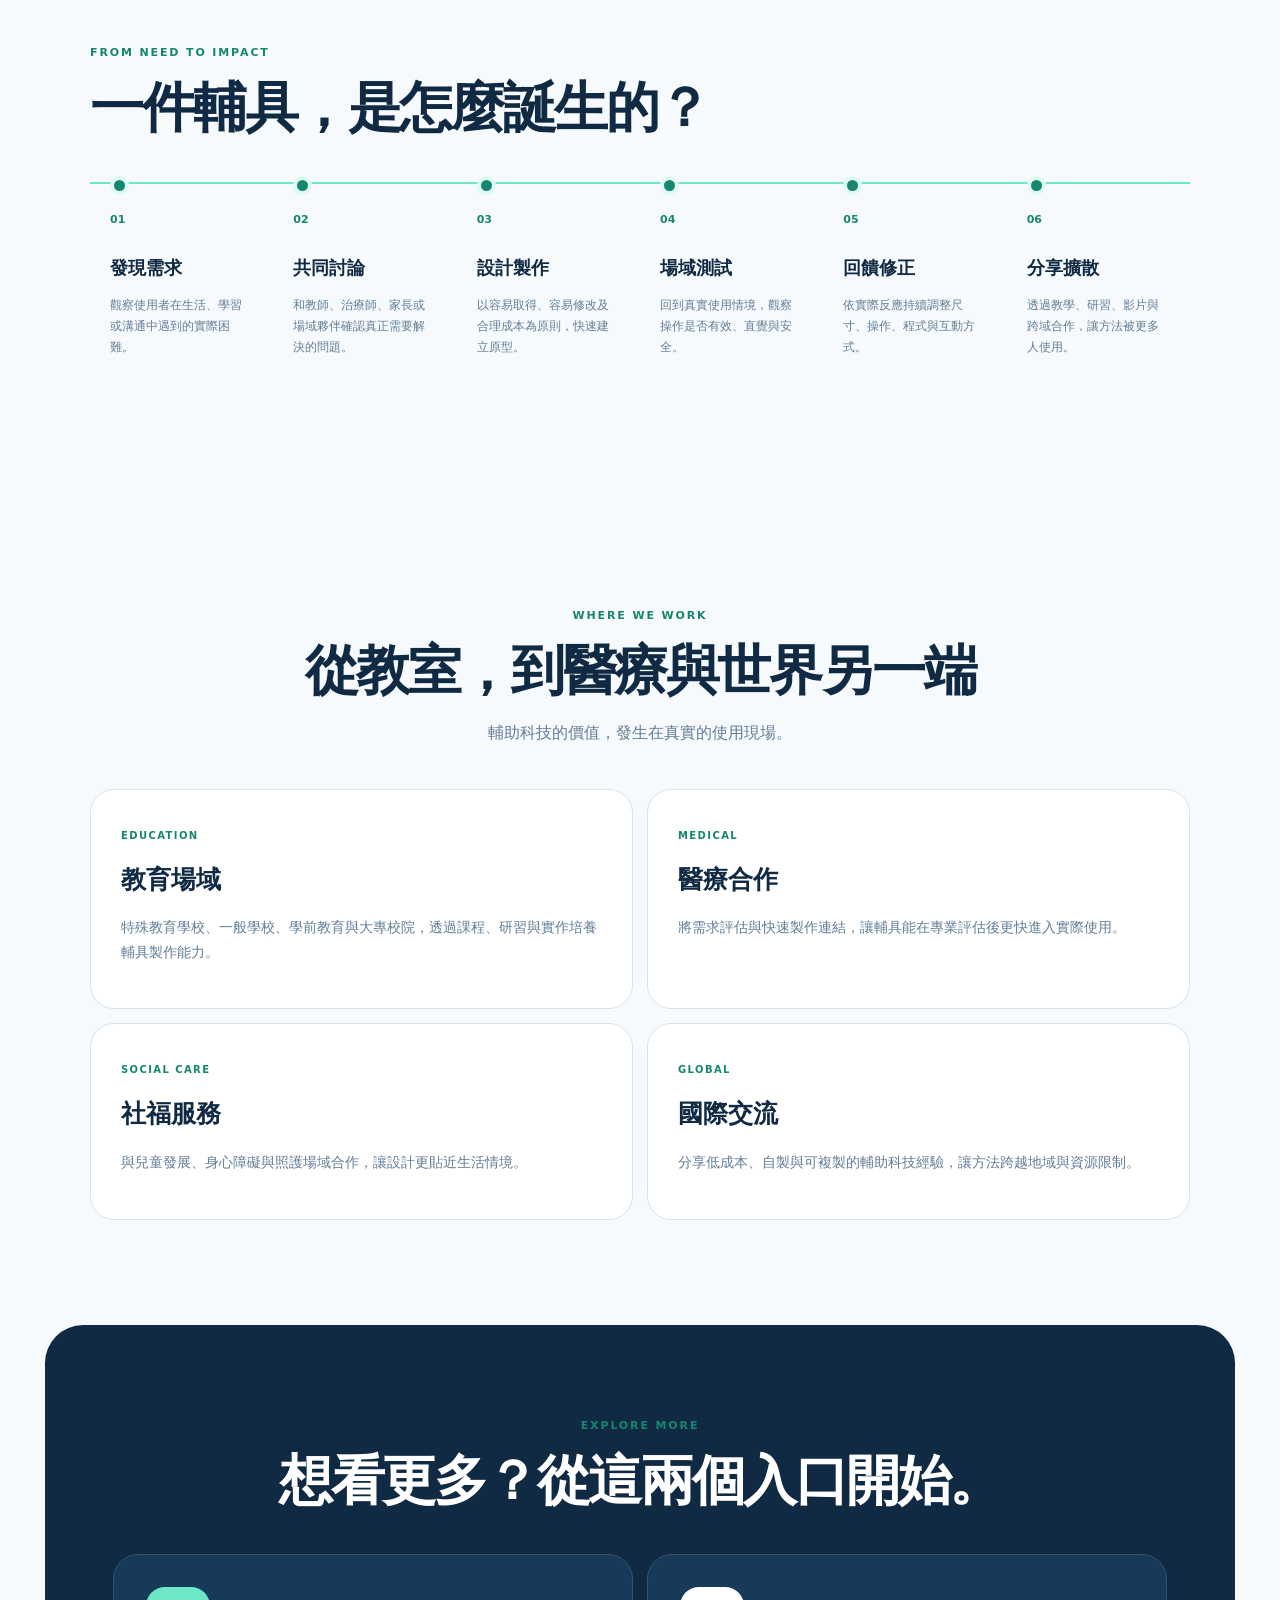
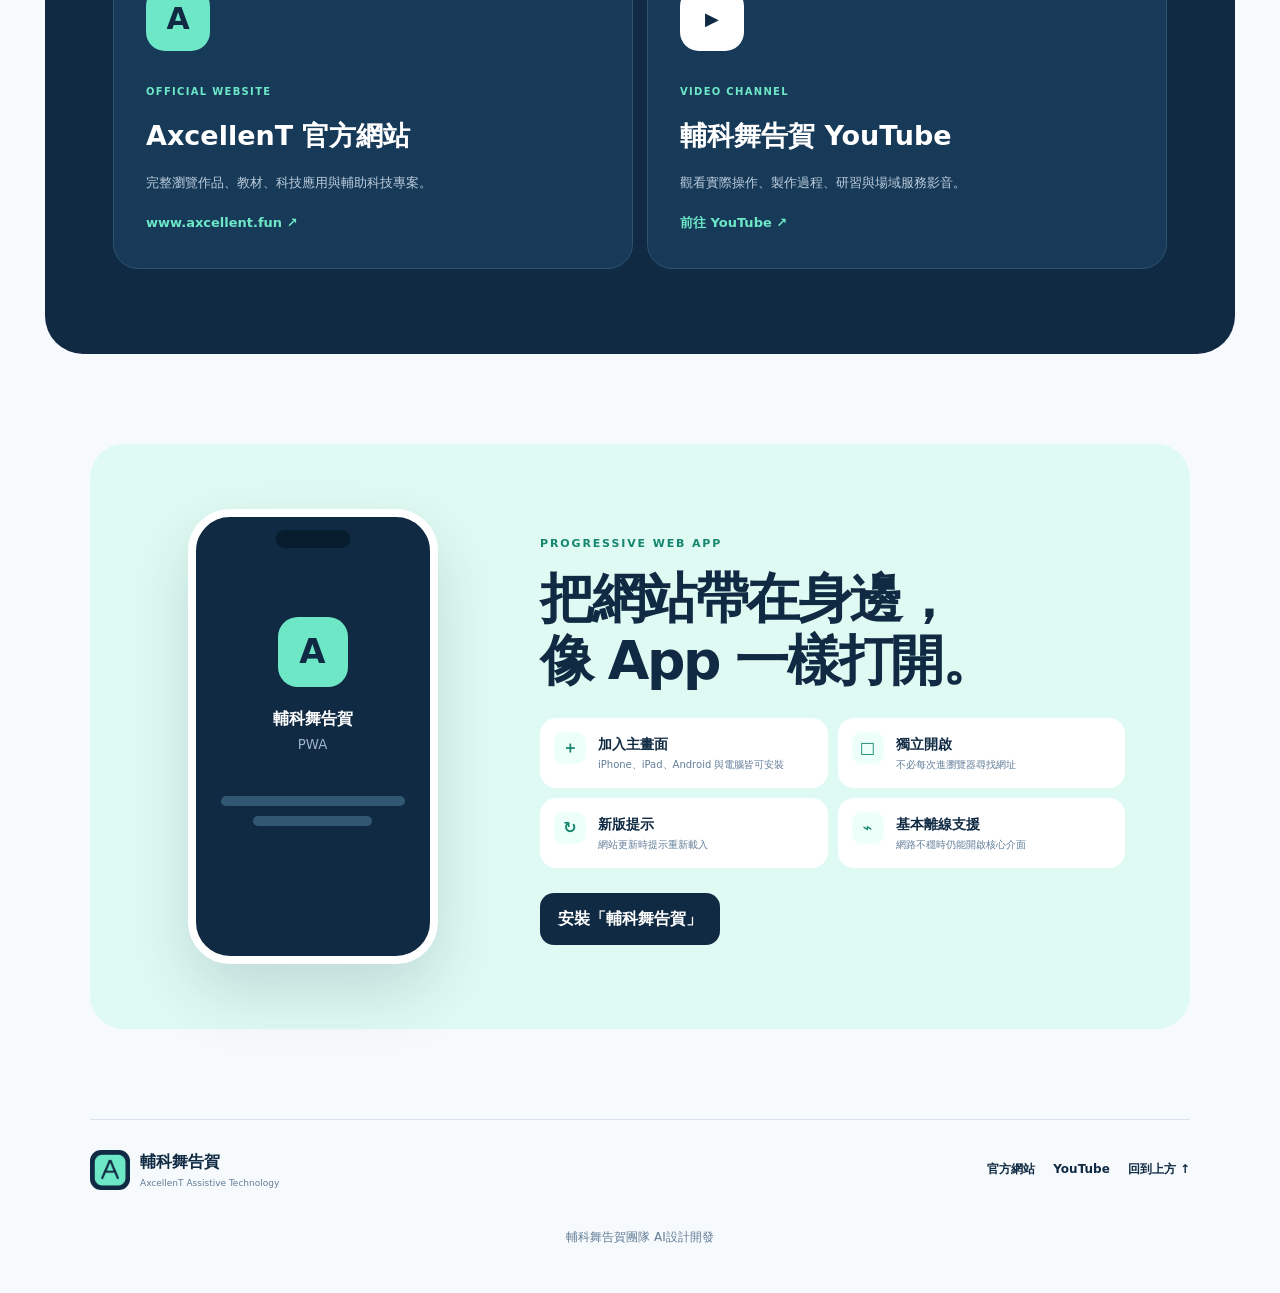
==== commit 7098a952: "Add files via upload" ====
--- a/index.html
+++ b/index.html
@@ -1,28 +1,76 @@
-<!doctype html><html lang="zh-Hant"><head><meta charset="utf-8"><meta name="viewport" content="width=device-width,initial-scale=1,viewport-fit=cover">
-<meta name="theme-color" content="#102A43"><meta name="apple-mobile-web-app-capable" content="yes"><meta name="apple-mobile-web-app-title" content="輔科舞告賀">
-<link rel="manifest" href="./manifest.webmanifest"><link rel="apple-touch-icon" href="./icon-192.png"><link rel="stylesheet" href="./styles.css">
-<title>輔科舞告賀｜AxcellenT</title></head><body>
-<div id="update" class="update" hidden>網站有新版本 <button id="reload">立即更新</button></div>
-<header><a class="brand" href="#top"><img src="./icon-192.png"><span><b>輔科舞告賀</b><small>AxcellenT Assistive Technology</small></span></a>
-<nav><a href="#about">關於我們</a><a href="#links">網站入口</a><a href="#projects">實踐內容</a><a href="#videos">影片</a></nav><button id="install" hidden>安裝 App</button></header>
-<main id="top"><section class="hero"><div><em>ASSISTIVE TECHNOLOGY × MAKER × USR</em><h1>讓科技不只是創新，<span>而是真正被需要的人用得到。</span></h1>
-<p>「輔科舞告賀」以低成本輔具、自造教育、數位科技與跨域合作，把需求轉化成可以立即使用、持續調整的支持工具。</p>
-<div class="actions"><a class="primary" href="https://www.axcellent.fun/" target="_blank">AxcellenT 官方網站</a><a class="secondary" href="https://www.youtube.com/@%E8%BC%94%E7%A7%91%E8%88%9E%E5%91%8A%E8%B3%80" target="_blank">YouTube 頻道</a></div></div>
-<div class="visual"><div class="mark">A</div><b>AxcellenT</b><p>excellent Assistive Technology</p><div class="steps"><span>需求</span><span>共製</span><span>測試</span><span>擴散</span></div></div></section>
+<!doctype html>
+<html lang="zh-Hant"><head>
+<meta charset="utf-8"><meta name="viewport" content="width=device-width,initial-scale=1,viewport-fit=cover">
+<meta name="theme-color" content="#102A43"><meta name="description" content="輔科舞告賀 AxcellenT｜輔助科技、自造教育、AI與USR社會實踐。">
+<meta name="apple-mobile-web-app-capable" content="yes"><meta name="apple-mobile-web-app-status-bar-style" content="black-translucent"><meta name="apple-mobile-web-app-title" content="輔科舞告賀">
+<link rel="manifest" href="./manifest.webmanifest"><link rel="apple-touch-icon" href="./icon-192.png"><link rel="icon" href="./icon-192.png"><link rel="stylesheet" href="./styles.css">
+<title>輔科舞告賀｜AxcellenT 輔助科技</title></head><body>
+<div id="update" class="update" hidden><span>網站有新版本可用</span><button id="reload">立即更新</button></div>
+<header>
+<a class="brand" href="#top"><img src="./icon-192.png"><span><b>輔科舞告賀</b><small>AxcellenT Assistive Technology</small></span></a>
+<nav><a href="#about">關於我們</a><a href="#works">精選作品</a><a href="#process">實踐流程</a><a href="#fields">服務場域</a><a href="#online">線上入口</a></nav>
+<button id="install" class="install" hidden>安裝 App</button>
+</header>
 
-<section id="links"><div class="heading"><em>AXCELLENT ONLINE</em><h2>從這裡認識「輔科舞告賀」</h2><p>完整專案內容與影音成果分別整理在官方網站與 YouTube，快速找到你需要的內容。</p></div>
-<div class="cards"><a class="card official" href="https://www.axcellent.fun/" target="_blank"><i>A</i><div><small>OFFICIAL WEBSITE</small><h3>AxcellenT 輔科舞告賀</h3><p>幸福發聲器、溝通板、藍芽裝置、AI 應用、Scratch、3D 列印、玩具改裝與各項輔助科技專案。</p><b>前往官方網站 →</b></div></a>
-<a class="card youtube" href="https://www.youtube.com/@%E8%BC%94%E7%A7%91%E8%88%9E%E5%91%8A%E8%B3%80" target="_blank"><i>▶</i><div><small>VIDEO CHANNEL</small><h3>輔科舞告賀 YouTube</h3><p>輔具製作、使用示範、研習活動、場域服務與團隊實踐的影音紀錄。</p><b>前往 YouTube →</b></div></a></div></section>
+<main id="top">
+<section class="hero">
+<div class="hero-copy"><em>ASSISTIVE TECHNOLOGY × MAKER × AI × USR</em>
+<h1>讓每一個需求，<br><span>都有被實現的可能。</span></h1>
+<p>「輔科舞告賀 AxcellenT」從特殊需求使用者的真實情境出發，以低成本自製輔具、數位科技、AI 與跨域共製，把創意轉化成真正能在學習、生活與溝通中使用的支持工具。</p>
+<div class="actions"><a class="primary" href="https://www.axcellent.fun/" target="_blank" rel="noopener">探索 AxcellenT 官方網站 ↗</a><a class="secondary" href="https://www.youtube.com/@%E8%BC%94%E7%A7%91%E8%88%9E%E5%91%8A%E8%B3%80" target="_blank" rel="noopener">觀看 YouTube</a></div>
+<div class="chips"><span>輔助科技</span><span>特殊教育</span><span>低成本自造</span><span>AI × APP</span><span>USR 社會實踐</span></div>
+</div>
+<div class="hero-panel"><div class="panel-top"><span></span><span></span><span></span></div><div class="big-a">A</div><h2>AxcellenT</h2><p>讓科技成為可以被使用的支持。</p>
+<div class="metric-grid"><div><b>需求</b><small>從使用者出發</small></div><div><b>共製</b><small>跨專業合作</small></div><div><b>實作</b><small>快速製作測試</small></div><div><b>擴散</b><small>分享與再應用</small></div></div></div>
+</section>
 
-<section id="about"><div class="heading"><em>ABOUT</em><h2>從需求出發，把輔助科技帶到真實場域</h2><p>好的輔具不一定昂貴；真正重要的是能回應使用者需要，並在生活與學習情境中持續使用。</p></div>
-<div class="features"><article><b>01</b><h3>客製化輔具</h3><p>依動作、感官、溝通與學習需求調整操作方式。</p></article><article><b>02</b><h3>場域共製</h3><p>與教師、治療師、醫療及社福夥伴共同評估與修正。</p></article><article><b>03</b><h3>科技融入</h3><p>結合 AI、語音、感測、APP、微控制器與無線技術。</p></article><article><b>04</b><h3>永續擴散</h3><p>透過低成本自造、研習與影音，讓經驗持續擴散。</p></article></div></section>
+<section id="about" class="section intro">
+<div class="section-head"><em>ABOUT AXCELLENT</em><h2>我們不是先做產品，<br>而是先看見「需要」。</h2></div>
+<div class="intro-copy"><p>從一個按不下去的按鈕、一句說不出口的話，到一個無法獨立完成的學習活動，需求可能很小，卻直接影響一個人的參與。</p><p>輔科舞告賀以「需求評估 → 設計 → 製作 → 場域測試 → 回饋修正」為核心，結合特殊教育、輔助科技、Maker、數位工具與跨域專業，持續發展更容易取得、容易修改，也更貼近使用者的解決方案。</p></div>
+</section>
 
-<section id="projects" class="dark"><div class="heading"><em>WHAT WE DO</em><h2>把「做出來」變成「真正用起來」</h2></div><div class="projects">
-<article><small>輔具開發</small><h3>開關、學習輔具與互動裝置</h3></article><article><small>醫療合作</small><h3>評估後立即製作與調整</h3></article><article><small>人才培育</small><h3>研習、共製與跨域學習</h3></article><article><small>社會實踐</small><h3>從在地服務走向成果擴散</h3></article></div></section>
+<section class="section pillars">
+<div class="section-head center"><em>OUR FOCUS</em><h2>輔助科技，也可以很有溫度。</h2><p>我們關注的不只是裝置本身，而是使用者能不能因此多一種表達、多一次參與、多一點自主。</p></div>
+<div class="four"><article><span>01</span><div class="symbol">◎</div><h3>客製化輔具</h3><p>依動作能力、感官特性、溝通需求與使用環境調整控制方式。</p></article><article><span>02</span><div class="symbol">⌁</div><h3>科技整合</h3><p>結合語音、感測器、藍牙、微控制器、APP 與 AI，增加操作可能性。</p></article><article><span>03</span><div class="symbol">◇</div><h3>場域共製</h3><p>與教師、治療師、醫療、社福及使用者共同測試與修正。</p></article><article><span>04</span><div class="symbol">↗</div><h3>成果擴散</h3><p>透過研習、影片、教材與跨域交流，把製作能力帶到更多場域。</p></article></div>
+</section>
 
-<section id="videos"><div class="heading"><em>YOUTUBE</em><h2>用影片記錄每一個「可以了！」的瞬間</h2><p>YouTube 作為影音成果資料庫，PWA 則把官方網站與影音入口整合在一起。</p></div>
-<a class="primary" href="https://www.youtube.com/@%E8%BC%94%E7%A7%91%E8%88%9E%E5%91%8A%E8%B3%80" target="_blank">開啟輔科舞告賀 YouTube</a></section>
+<section id="works" class="works">
+<div class="section-head light"><em>SELECTED PROJECTS</em><h2>從生活裡長出來的輔具</h2><p>每一件作品背後，都從一個具體的使用需求開始。</p></div>
+<div class="work-grid">
+<article class="featured"><div class="work-no">01</div><div><small>COMMUNICATION</small><h3>幸福發聲器</h3><p>透過簡易且可客製的觸發方式，協助有溝通需求的使用者更容易表達與參與。</p><span>溝通 × 開關 × 客製化</span></div></article>
+<article><div class="work-no">02</div><small>LEARNING</small><h3>聲控學習轉盤</h3><p>把聲音輸入轉化成學習活動控制，增加課堂互動與參與機會。</p></article>
+<article><div class="work-no">03</div><small>STORY & PLAY</small><h3>幸福故事機</h3><p>改裝故事播放與玩具控制方式，讓不同動作能力的使用者都能參與。</p></article>
+<article><div class="work-no">04</div><small>SENSORY</small><h3>行動黑屋</h3><p>把感官探索空間轉化成可移動、可彈性使用的教學環境。</p></article>
+<article><div class="work-no">05</div><small>AAC × PWA</small><h3>AAC 彈性溝通板</h3><p>可自訂圖片與錄音的 PWA 溝通工具，支援手機、平板與跨平台使用。</p></article>
+<article><div class="work-no">06</div><small>AI × MUSIC</small><h3>AI 音樂互動輔具</h3><p>以感測與辨識技術降低操作門檻，讓音樂演奏成為更多人的可能。</p></article>
+<article><div class="work-no">07</div><small>ACCESS SWITCH</small><h3>奶嘴開關</h3><p>依特殊動作模式重新設計觸發方式，讓微小動作也能成為有效控制。</p></article>
+<article><div class="work-no">08</div><small>VOICE × PWA</small><h3>互動語音學習</h3><p>結合語音辨識、教師自訂內容與即時回饋，建立可攜式語詞練習工具。</p></article>
+</div>
+<div class="center-action"><a class="mint-btn" href="https://www.axcellent.fun/" target="_blank" rel="noopener">到 AxcellenT 看更多作品 →</a></div>
+</section>
 
-<section class="pwa"><div><em>PROGRESSIVE WEB APP</em><h2>也可以像 App 一樣使用。</h2></div><div><p><b>安裝到主畫面</b><br>iPhone、iPad、Android 與電腦皆可使用。</p><p><b>獨立開啟</b><br>安裝後以 App 視窗啟動。</p><p><b>離線介面</b><br>網路不穩時仍能開啟核心頁面。</p><p><b>新版提示</b><br>偵測更新後可立即重新載入。</p></div></section></main>
-<footer><b>輔科舞告賀</b><div><a href="https://www.axcellent.fun/" target="_blank">官方網站</a> · <a href="https://www.youtube.com/@%E8%BC%94%E7%A7%91%E8%88%9E%E5%91%8A%E8%B3%80" target="_blank">YouTube</a></div><small>© 2026 AxcellenT</small></footer>
+<section id="process" class="section process">
+<div class="section-head"><em>FROM NEED TO IMPACT</em><h2>一件輔具，是怎麼誕生的？</h2></div>
+<div class="timeline">
+<div><b>01</b><h3>發現需求</h3><p>觀察使用者在生活、學習或溝通中遇到的實際困難。</p></div><div><b>02</b><h3>共同討論</h3><p>和教師、治療師、家長或場域夥伴確認真正需要解決的問題。</p></div><div><b>03</b><h3>設計製作</h3><p>以容易取得、容易修改及合理成本為原則，快速建立原型。</p></div><div><b>04</b><h3>場域測試</h3><p>回到真實使用情境，觀察操作是否有效、直覺與安全。</p></div><div><b>05</b><h3>回饋修正</h3><p>依實際反應持續調整尺寸、操作、程式與互動方式。</p></div><div><b>06</b><h3>分享擴散</h3><p>透過教學、研習、影片與跨域合作，讓方法被更多人使用。</p></div>
+</div></section>
+
+<section id="fields" class="section">
+<div class="section-head center"><em>WHERE WE WORK</em><h2>從教室，到醫療與世界另一端</h2><p>輔助科技的價值，發生在真實的使用現場。</p></div>
+<div class="field-grid"><article><b>EDUCATION</b><h3>教育場域</h3><p>特殊教育學校、一般學校、學前教育與大專校院，透過課程、研習與實作培養輔具製作能力。</p></article><article><b>MEDICAL</b><h3>醫療合作</h3><p>將需求評估與快速製作連結，讓輔具能在專業評估後更快進入實際使用。</p></article><article><b>SOCIAL CARE</b><h3>社福服務</h3><p>與兒童發展、身心障礙與照護場域合作，讓設計更貼近生活情境。</p></article><article><b>GLOBAL</b><h3>國際交流</h3><p>分享低成本、自製與可複製的輔助科技經驗，讓方法跨越地域與資源限制。</p></article></div>
+</section>
+
+<section id="online" class="online">
+<div class="section-head light center"><em>EXPLORE MORE</em><h2>想看更多？從這兩個入口開始。</h2></div>
+<div class="online-grid"><a href="https://www.axcellent.fun/" target="_blank" rel="noopener"><div class="online-icon">A</div><small>OFFICIAL WEBSITE</small><h3>AxcellenT 官方網站</h3><p>完整瀏覽作品、教材、科技應用與輔助科技專案。</p><b>www.axcellent.fun ↗</b></a>
+<a href="https://www.youtube.com/@%E8%BC%94%E7%A7%91%E8%88%9E%E5%91%8A%E8%B3%80" target="_blank" rel="noopener"><div class="online-icon play">▶</div><small>VIDEO CHANNEL</small><h3>輔科舞告賀 YouTube</h3><p>觀看實際操作、製作過程、研習與場域服務影音。</p><b>前往 YouTube ↗</b></a></div>
+</section>
+
+<section class="section pwa">
+<div class="phone"><div class="phone-top"></div><div class="phone-logo">A</div><b>輔科舞告賀</b><small>PWA</small><div class="phone-bar"></div><div class="phone-bar short"></div></div>
+<div class="pwa-copy"><em>PROGRESSIVE WEB APP</em><h2>把網站帶在身邊，<br>像 App 一樣打開。</h2><div class="pwa-features"><div><b>＋</b><span><strong>加入主畫面</strong><small>iPhone、iPad、Android 與電腦皆可安裝</small></span></div><div><b>□</b><span><strong>獨立開啟</strong><small>不必每次進瀏覽器尋找網址</small></span></div><div><b>↻</b><span><strong>新版提示</strong><small>網站更新時提示重新載入</small></span></div><div><b>⌁</b><span><strong>基本離線支援</strong><small>網路不穩時仍能開啟核心介面</small></span></div></div><button id="install2" class="primary" hidden>安裝「輔科舞告賀」</button></div>
+</section>
+</main>
+
+<footer><div class="footer-brand"><img src="./icon-192.png"><div><b>輔科舞告賀</b><small>AxcellenT Assistive Technology</small></div></div><div class="footer-links"><a href="https://www.axcellent.fun/" target="_blank">官方網站</a><a href="https://www.youtube.com/@%E8%BC%94%E7%A7%91%E8%88%9E%E5%91%8A%E8%B3%80" target="_blank">YouTube</a><a href="#top">回到上方 ↑</a></div><div class="credit">輔科舞告賀團隊 AI設計開發</div></footer>
 <script src="./app.js"></script></body></html>
--- a/styles.css
+++ b/styles.css
@@ -1 +1,3 @@
-*{box-sizing:border-box}html{scroll-behavior:smooth}body{margin:0;background:#f7fafc;color:#102a43;font-family:system-ui,-apple-system,"Noto Sans TC",sans-serif;line-height:1.7}a{text-decoration:none;color:inherit}header{position:sticky;top:10px;z-index:10;max-width:1160px;margin:10px auto;padding:10px 14px;border:1px solid #d9e2ec;border-radius:20px;background:#fffffff0;backdrop-filter:blur(14px);display:flex;align-items:center;gap:25px}.brand{display:flex;align-items:center;gap:10px;margin-right:auto}.brand img{width:42px;border-radius:12px}.brand span{display:flex;flex-direction:column}.brand small{font-size:10px;color:#627d98}nav{display:flex;gap:20px;font-weight:700;font-size:14px}button,.primary,.secondary{border:0;border-radius:14px;padding:12px 18px;font-weight:800;cursor:pointer}.primary,button{background:#102a43;color:#fff}.secondary{background:#fff;border:1px solid #d9e2ec}.hero{max-width:1180px;margin:30px auto;padding:75px 65px;border-radius:36px;background:radial-gradient(circle at 85% 15%,#6ee7c777,transparent 28%),linear-gradient(135deg,#ecfff9,#f9fcff);display:grid;grid-template-columns:1.1fr .9fr;gap:50px;align-items:center}em{font-style:normal;font-size:12px;font-weight:900;letter-spacing:.14em;color:#16866f}.hero h1,.heading h2,.pwa h2{line-height:1.15;letter-spacing:-.04em}.hero h1{font-size:clamp(42px,5vw,68px);margin:15px 0}.hero h1 span{color:#16866f}.hero>div>p,.heading p{color:#627d98}.actions{display:flex;gap:10px;flex-wrap:wrap;margin-top:28px}.visual{background:#102a43;color:white;border-radius:30px;padding:40px;box-shadow:0 30px 70px #102a4330}.mark,.card i{width:70px;height:70px;border-radius:20px;background:#6ee7c7;color:#102a43;display:grid;place-items:center;font-size:32px;font-weight:900}.visual>b{display:block;font-size:32px;margin-top:25px}.steps{display:grid;grid-template-columns:1fr 1fr;gap:8px;margin-top:25px}.steps span{background:#173a59;border-radius:12px;padding:12px}main>section:not(.hero){max-width:1100px;margin:0 auto;padding:100px 0}.heading{max-width:760px;margin-bottom:38px}.heading h2,.pwa h2{font-size:clamp(34px,4vw,54px);margin:12px 0}.cards{display:grid;grid-template-columns:1fr 1fr;gap:18px}.card{min-height:290px;border:1px solid #d9e2ec;border-radius:28px;padding:30px;display:grid;grid-template-columns:75px 1fr;gap:20px;transition:.2s}.card:hover{transform:translateY(-5px);box-shadow:0 24px 60px #102a4320}.official{background:linear-gradient(145deg,#ecfff9,#fff)}.youtube{background:linear-gradient(145deg,#fff4f4,#fff)}.youtube i{background:#102a43;color:#fff;font-size:20px}.card small{font-weight:900;color:#16866f}.card h3{font-size:25px;margin:8px 0}.card p{font-size:14px;color:#627d98}.card div>b{color:#16866f}.features{display:grid;grid-template-columns:repeat(4,1fr);gap:14px}.features article{background:#fff;border:1px solid #d9e2ec;border-radius:22px;padding:25px;min-height:230px}.features article>b{color:#16866f}.features p{font-size:14px;color:#627d98}.dark{max-width:1180px!important;background:#102a43;color:white;border-radius:36px;padding:80px 65px!important}.projects{display:grid;grid-template-columns:1fr 1fr;gap:12px}.projects article{background:#173a59;border-radius:20px;padding:25px}.projects small{color:#6ee7c7;font-weight:800}.pwa{background:#dffaf2;border-radius:32px;padding:55px!important;display:grid;grid-template-columns:1fr 1fr;gap:40px}.pwa div+div{display:grid;gap:8px}.pwa p{background:white;border-radius:16px;padding:15px;margin:0}footer{max-width:1100px;margin:0 auto;padding:30px 0 45px;border-top:1px solid #d9e2ec;display:flex;gap:25px;justify-content:space-between;flex-wrap:wrap}.update{position:fixed;z-index:99;top:15px;left:50%;transform:translateX(-50%);background:#102a43;color:white;padding:10px 15px;border-radius:999px}@media(max-width:800px){nav{display:none}.hero{margin:15px 9px;grid-template-columns:1fr;padding:50px 24px}.cards,.features,.projects,.pwa{grid-template-columns:1fr}.card{grid-template-columns:58px 1fr}.card i{width:54px;height:54px}.dark{margin:0 9px!important;padding:55px 24px!important}.pwa{margin:0 9px!important;padding:35px 24px!important}main>section:not(.hero){width:calc(100% - 36px);padding:75px 0}header{margin:8px 9px}.brand small{display:none}footer{width:calc(100% - 36px)}}+*{box-sizing:border-box}html{scroll-behavior:smooth}body{margin:0;background:#f7fafc;color:#102a43;font-family:system-ui,-apple-system,"Noto Sans TC","Microsoft JhengHei",sans-serif;line-height:1.75}a{text-decoration:none;color:inherit}button{font:inherit}header{position:sticky;top:10px;z-index:50;max-width:1190px;margin:10px auto;padding:10px 13px;border:1px solid #d9e2ec;border-radius:20px;background:#fffffff2;backdrop-filter:blur(18px);display:flex;align-items:center;gap:24px;box-shadow:0 10px 35px #102a4310}.brand{display:flex;align-items:center;gap:10px;margin-right:auto}.brand img{width:43px;height:43px;border-radius:12px}.brand span{display:flex;flex-direction:column;line-height:1.2}.brand b{font-size:15px}.brand small{font-size:9px;color:#627d98;margin-top:4px}nav{display:flex;gap:19px;font-size:13px;font-weight:700}nav a:hover{color:#16866f}.install,.primary,.secondary,.mint-btn{border:0;border-radius:14px;padding:12px 18px;font-weight:800;display:inline-flex;align-items:center;justify-content:center;cursor:pointer}.install,.primary{background:#102a43;color:white}.secondary{background:white;border:1px solid #d9e2ec}.mint-btn{background:#6ee7c7;color:#102a43}.hero{max-width:1190px;margin:28px auto 0;padding:75px 68px;border-radius:38px;background:radial-gradient(circle at 88% 12%,#6ee7c77d,transparent 28%),linear-gradient(135deg,#ecfff9,#fbfdff 55%,#edf4f9);display:grid;grid-template-columns:1.1fr .9fr;gap:55px;align-items:center;box-shadow:inset 0 0 0 1px #d9e2ec}.hero em,.section-head em,.pwa-copy em{font-style:normal;font-size:11px;font-weight:900;letter-spacing:.17em;color:#16866f}.hero h1{font-size:clamp(44px,5.2vw,72px);line-height:1.12;letter-spacing:-.055em;margin:14px 0 20px}.hero h1 span{color:#16866f}.hero-copy>p{font-size:17px;color:#486581;max-width:680px}.actions{display:flex;gap:10px;flex-wrap:wrap;margin:27px 0 22px}.chips{display:flex;gap:7px;flex-wrap:wrap}.chips span{font-size:11px;font-weight:700;padding:6px 9px;background:#ffffffbd;border:1px solid #d9e2ec;border-radius:999px}.hero-panel{background:#102a43;color:white;border-radius:30px;padding:22px 32px 34px;box-shadow:0 35px 80px #102a4330;transform:rotate(1.5deg)}.panel-top{display:flex;gap:6px;margin-bottom:25px}.panel-top span{width:7px;height:7px;border-radius:50%;background:#829ab1}.big-a{width:78px;height:78px;border-radius:22px;background:#6ee7c7;color:#102a43;display:grid;place-items:center;font-size:38px;font-weight:900}.hero-panel h2{font-size:36px;margin:20px 0 0}.hero-panel>p{color:#bcccdc;margin-top:2px}.metric-grid{display:grid;grid-template-columns:1fr 1fr;gap:9px;margin-top:25px}.metric-grid div{background:#173a59;border:1px solid #2d536f;border-radius:14px;padding:13px}.metric-grid b,.metric-grid small{display:block}.metric-grid b{color:#6ee7c7}.metric-grid small{font-size:10px;color:#bcccdc}.section{max-width:1100px;margin:0 auto;padding:105px 0}.section-head{max-width:760px;margin-bottom:42px}.section-head.center{text-align:center;margin-left:auto;margin-right:auto}.section-head h2,.pwa-copy h2{font-size:clamp(34px,4.2vw,56px);line-height:1.16;letter-spacing:-.045em;margin:12px 0 16px}.section-head p{color:#627d98;font-size:16px}.intro{display:grid;grid-template-columns:1fr 1fr;gap:65px;align-items:start}.intro-copy{font-size:17px;color:#486581;padding-top:15px}.intro-copy p:first-child{font-size:22px;color:#102a43;font-weight:600}.four{display:grid;grid-template-columns:repeat(4,1fr);gap:14px}.four article{background:white;border:1px solid #d9e2ec;border-radius:24px;padding:24px;min-height:280px}.four article>span{font-size:11px;font-weight:900;color:#16866f}.symbol{font-size:38px;margin:28px 0 22px}.four h3{font-size:21px;margin:0 0 8px}.four p{font-size:13px;color:#627d98}.works,.online{max-width:1190px;margin:0 auto;border-radius:38px;background:#102a43;color:white;padding:85px 68px}.light p{color:#bcccdc}.work-grid{display:grid;grid-template-columns:repeat(3,1fr);gap:12px}.work-grid article{background:#173a59;border:1px solid #2d536f;border-radius:22px;padding:25px;min-height:235px}.work-grid .featured{grid-column:span 2;background:linear-gradient(135deg,#173a59,#155e56);display:grid;grid-template-columns:70px 1fr}.work-no{font-size:12px;color:#6ee7c7;font-weight:900}.work-grid small{font-size:10px;color:#6ee7c7;font-weight:900;letter-spacing:.12em}.work-grid h3{font-size:23px;margin:8px 0}.work-grid p{font-size:13px;color:#d9e2ec}.work-grid span{font-size:11px;color:#6ee7c7}.center-action{text-align:center;margin-top:28px}.timeline{display:grid;grid-template-columns:repeat(6,1fr);gap:0}.timeline>div{padding:20px;border-top:2px solid #6ee7c7;position:relative}.timeline>div:before{content:"";position:absolute;width:11px;height:11px;background:#16866f;border:4px solid #dffaf2;border-radius:50%;top:-8px;left:20px}.timeline b{font-size:11px;color:#16866f}.timeline h3{font-size:18px;margin:20px 0 7px}.timeline p{font-size:12px;color:#627d98}.field-grid{display:grid;grid-template-columns:1fr 1fr;gap:14px}.field-grid article{background:white;border:1px solid #d9e2ec;border-radius:24px;padding:30px}.field-grid b{font-size:10px;letter-spacing:.14em;color:#16866f}.field-grid h3{font-size:25px;margin:10px 0}.field-grid p{color:#627d98;font-size:14px}.online{margin-bottom:20px}.online-grid{display:grid;grid-template-columns:1fr 1fr;gap:14px}.online-grid>a{background:#173a59;border:1px solid #2d536f;border-radius:25px;padding:32px;transition:.2s}.online-grid>a:hover{transform:translateY(-4px)}.online-icon{width:64px;height:64px;border-radius:19px;background:#6ee7c7;color:#102a43;display:grid;place-items:center;font-size:30px;font-weight:900;margin-bottom:25px}.online-icon.play{background:white;font-size:18px}.online-grid small{font-size:10px;color:#6ee7c7;font-weight:900;letter-spacing:.13em}.online-grid h3{font-size:27px;margin:8px 0}.online-grid p{font-size:13px;color:#bcccdc}.online-grid b{color:#6ee7c7;font-size:13px}.pwa{display:grid;grid-template-columns:.7fr 1.3fr;gap:70px;align-items:center;background:#dffaf2;border-radius:34px;padding:65px!important;margin-top:90px!important;margin-bottom:90px!important}.phone{width:250px;height:455px;margin:auto;background:#102a43;border:8px solid white;border-radius:42px;box-shadow:0 28px 65px #102a4325;color:white;text-align:center;padding:45px 25px;position:relative}.phone-top{position:absolute;top:13px;left:50%;transform:translateX(-50%);width:75px;height:18px;background:#071d2e;border-radius:999px}.phone-logo{width:70px;height:70px;background:#6ee7c7;color:#102a43;border-radius:20px;display:grid;place-items:center;margin:55px auto 18px;font-size:34px;font-weight:900}.phone b,.phone small{display:block}.phone small{color:#9fb3c8}.phone-bar{height:10px;background:#315773;border-radius:999px;margin-top:40px}.phone-bar.short{width:65%;margin:10px auto}.pwa-features{display:grid;grid-template-columns:1fr 1fr;gap:10px;margin:25px 0}.pwa-features>div{background:white;border-radius:16px;padding:14px;display:flex;gap:12px}.pwa-features>div>b{width:32px;height:32px;background:#ecfff9;border-radius:10px;display:grid;place-items:center;color:#16866f}.pwa-features span,.pwa-features strong,.pwa-features small{display:block}.pwa-features strong{font-size:14px}.pwa-features small{font-size:10px;color:#627d98}.update{position:fixed;z-index:100;top:15px;left:50%;transform:translateX(-50%);background:#102a43;color:white;border-radius:999px;padding:8px 10px 8px 16px;box-shadow:0 15px 40px #102a4330}.update button{border:0;background:#6ee7c7;color:#102a43;border-radius:999px;padding:7px 10px;font-weight:800;margin-left:10px}footer{max-width:1100px;margin:0 auto;padding:28px 0 45px;border-top:1px solid #d9e2ec;display:grid;grid-template-columns:1fr auto;gap:20px;align-items:center}.footer-brand{display:flex;align-items:center;gap:10px}.footer-brand img{width:40px;border-radius:11px}.footer-brand div{display:flex;flex-direction:column}.footer-brand small{font-size:9px;color:#627d98}.footer-links{display:flex;gap:18px;font-size:12px;font-weight:700}.credit{grid-column:1/-1;text-align:center;color:#627d98;font-size:12px;padding-top:15px}
+@media(max-width:900px){nav{display:none}.hero{grid-template-columns:1fr;padding:58px 34px}.hero-panel{transform:none}.intro{grid-template-columns:1fr;gap:10px}.four{grid-template-columns:1fr 1fr}.timeline{grid-template-columns:1fr 1fr}.work-grid{grid-template-columns:1fr 1fr}.work-grid .featured{grid-column:span 2}.pwa{grid-template-columns:1fr}.online-grid{grid-template-columns:1fr}}
+@media(max-width:620px){header{margin:7px 8px}.brand small{display:none}.install{font-size:11px;padding:9px 11px}.hero{margin:15px 8px 0;padding:48px 22px;border-radius:27px}.hero h1{font-size:42px}.hero-copy>p{font-size:15px}.hero-panel{padding:22px}.section{width:calc(100% - 34px);padding:75px 0}.four,.field-grid,.work-grid,.timeline,.pwa-features{grid-template-columns:1fr}.work-grid .featured{grid-column:auto;display:block}.works,.online{margin-left:8px;margin-right:8px;padding:60px 22px;border-radius:27px}.online-grid{grid-template-columns:1fr}.pwa{width:calc(100% - 16px)!important;margin:65px 8px!important;padding:45px 22px!important}.phone{width:220px;height:400px}.footer-links{flex-wrap:wrap}footer{width:calc(100% - 34px);grid-template-columns:1fr}.credit{text-align:left}}
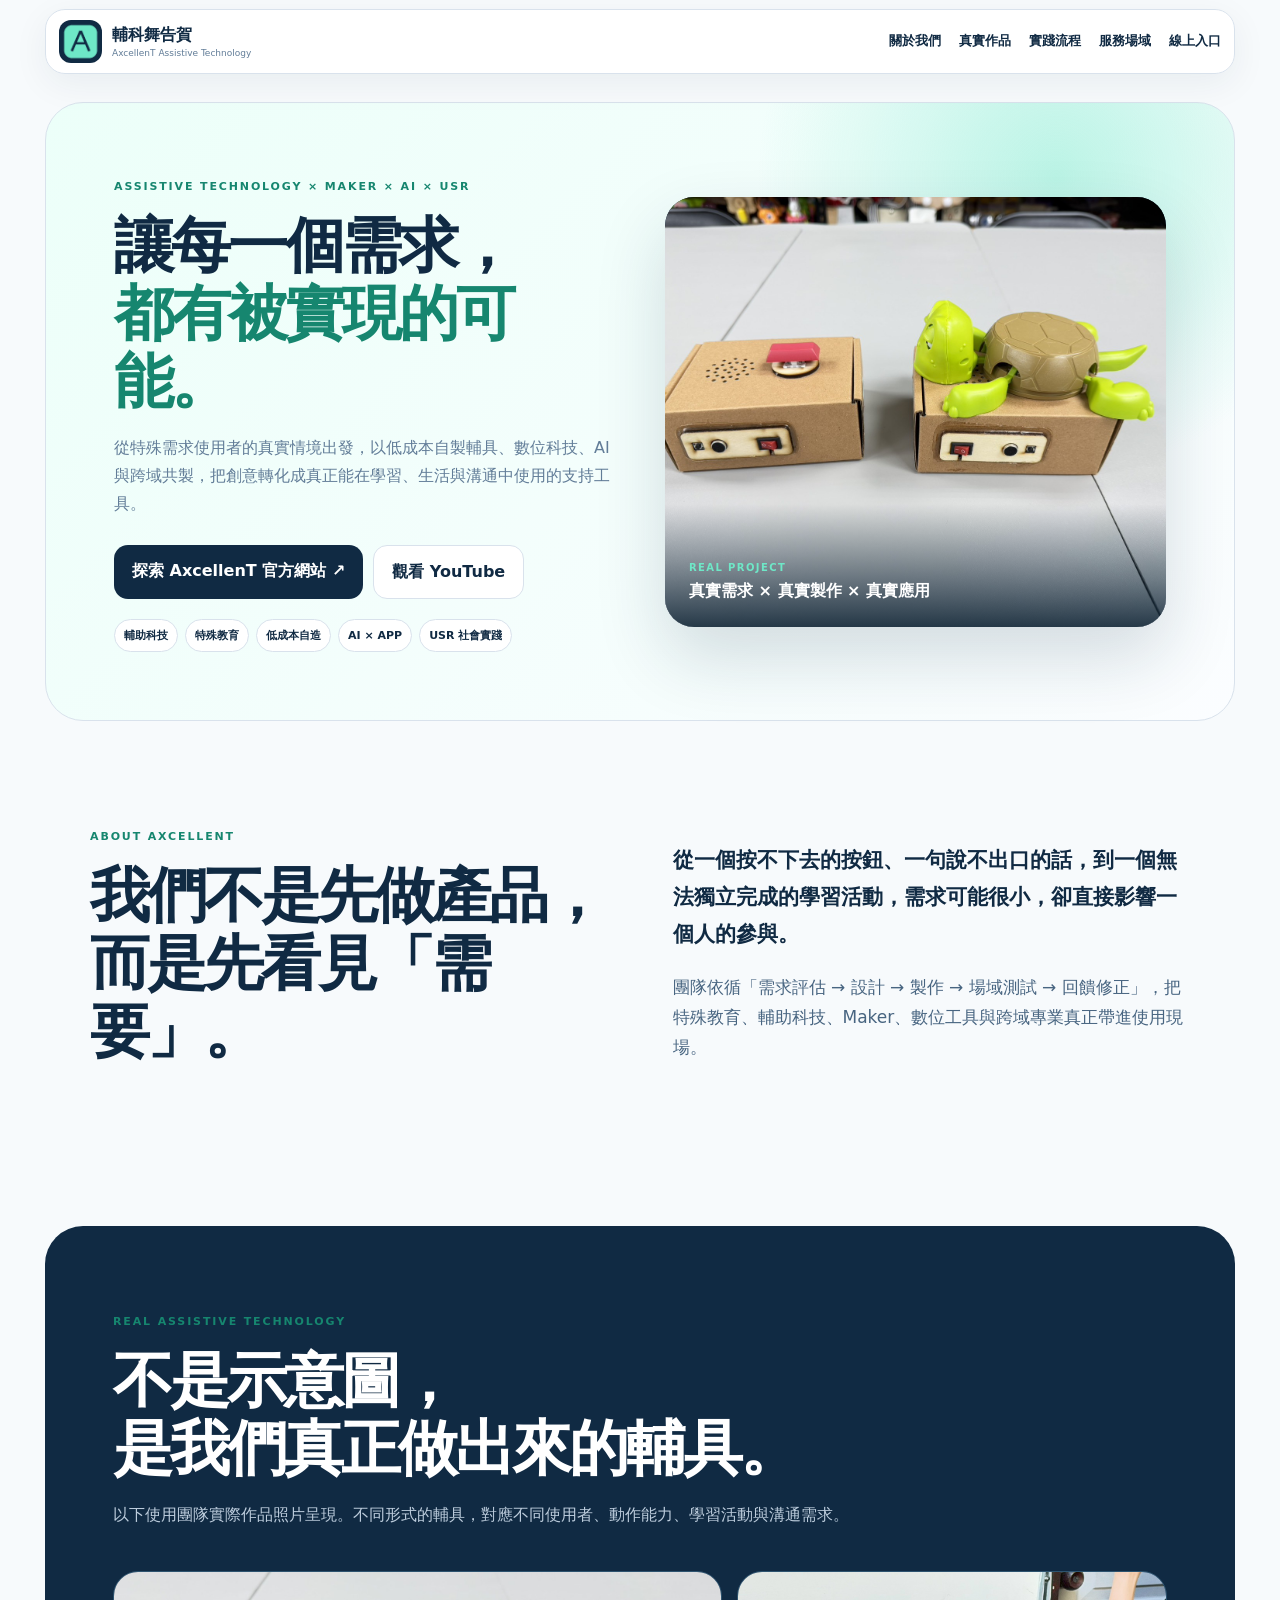
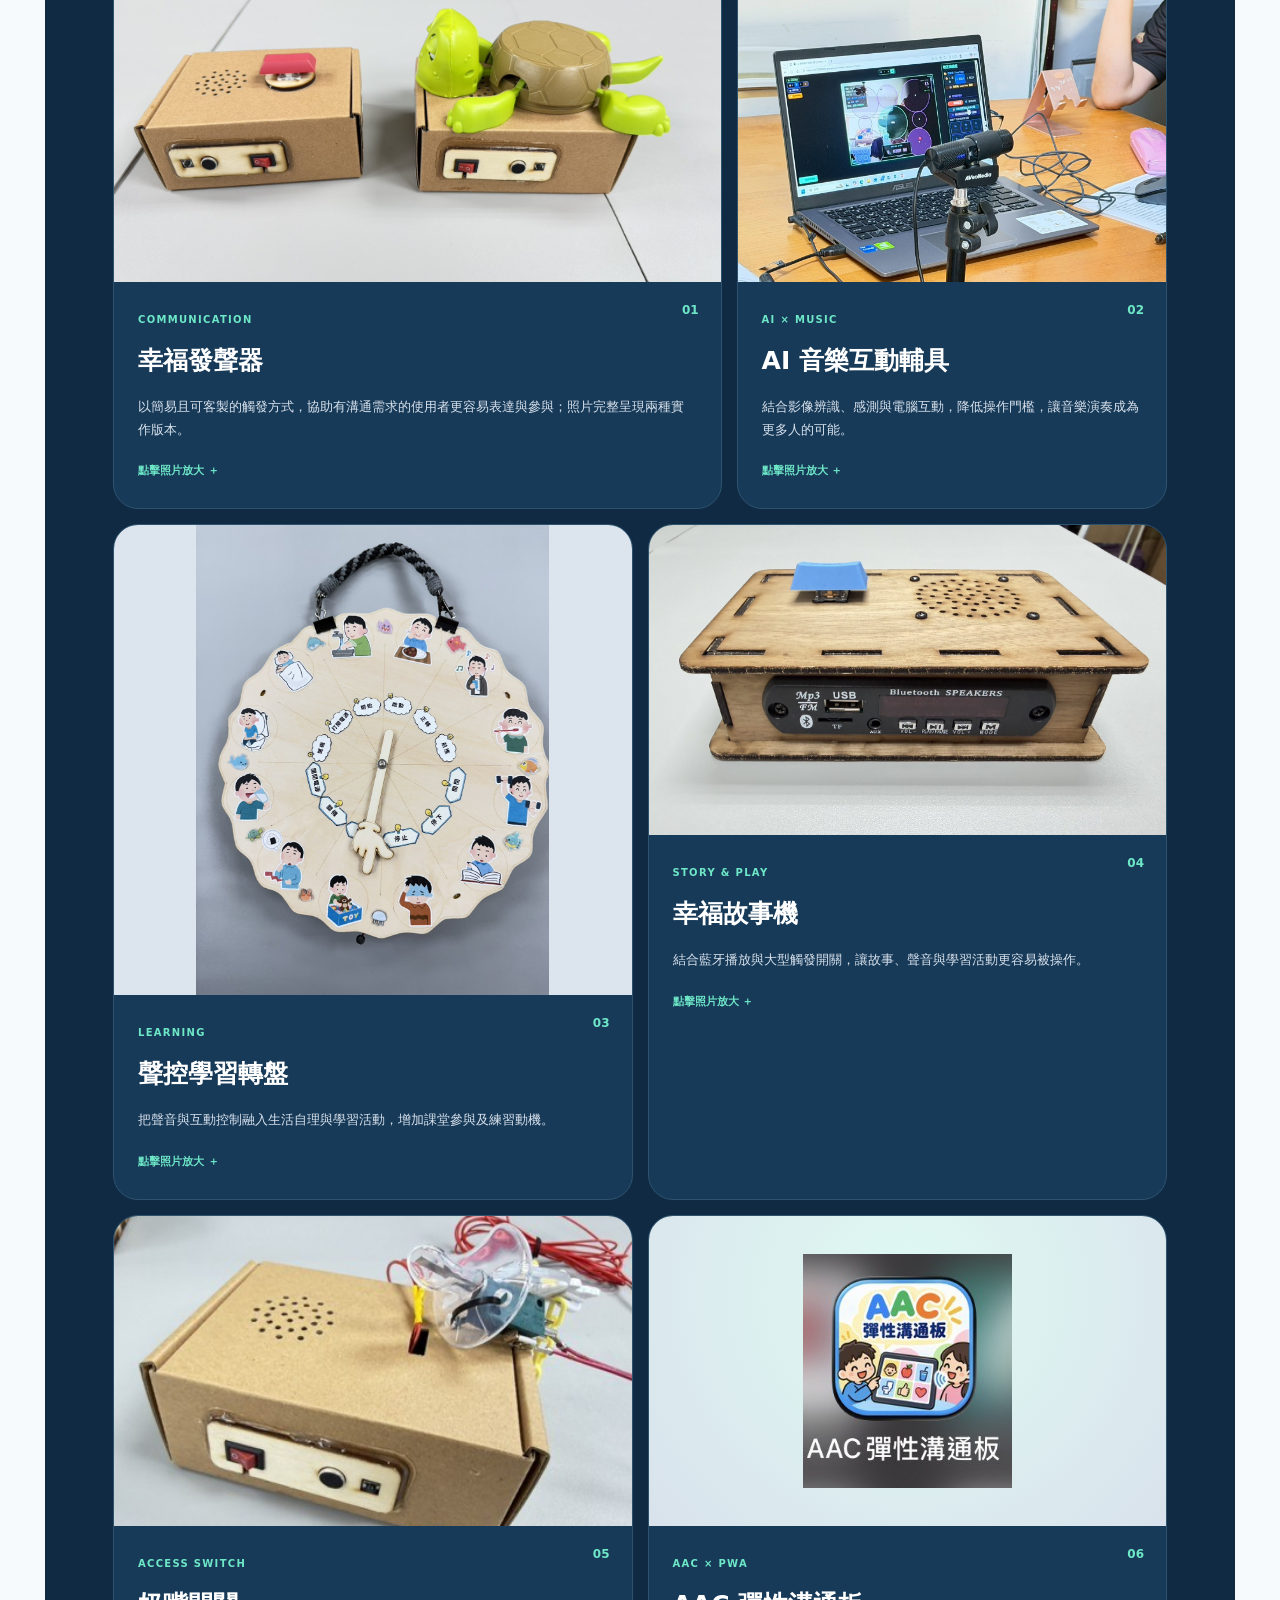
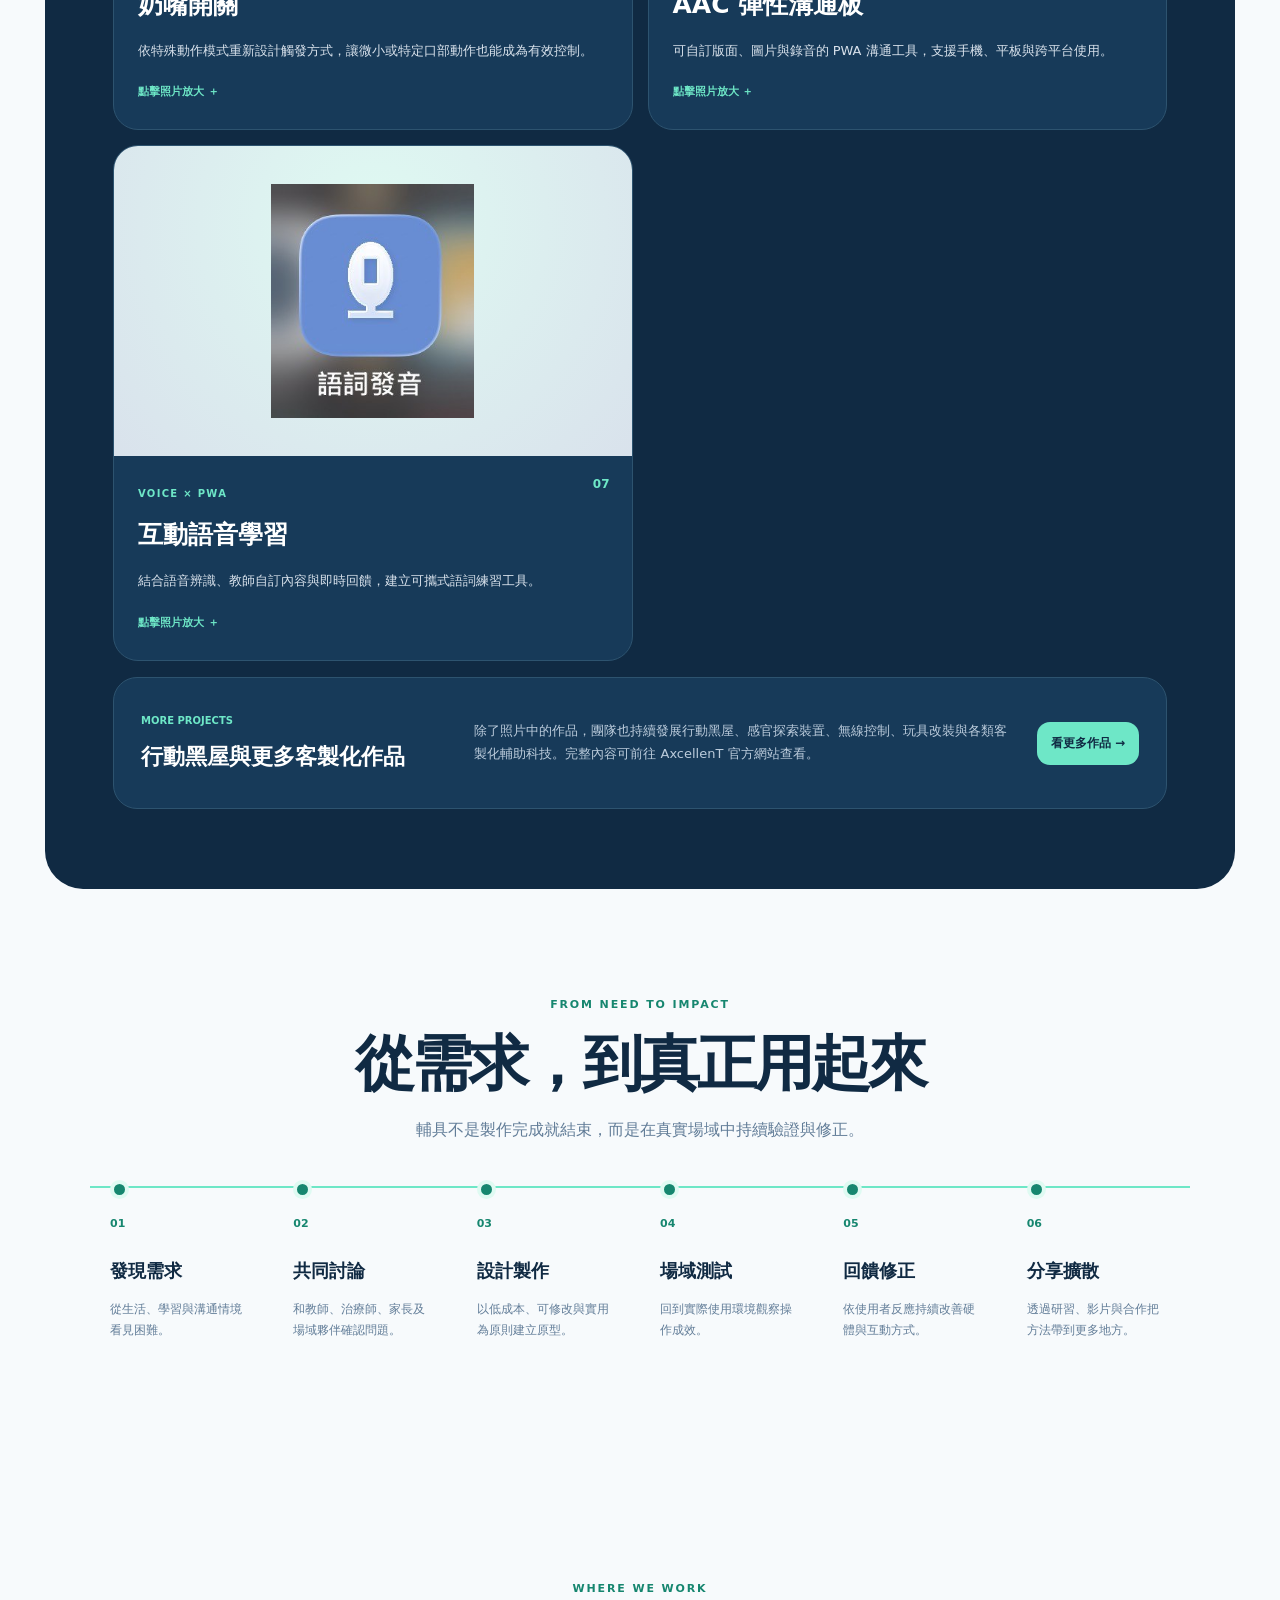
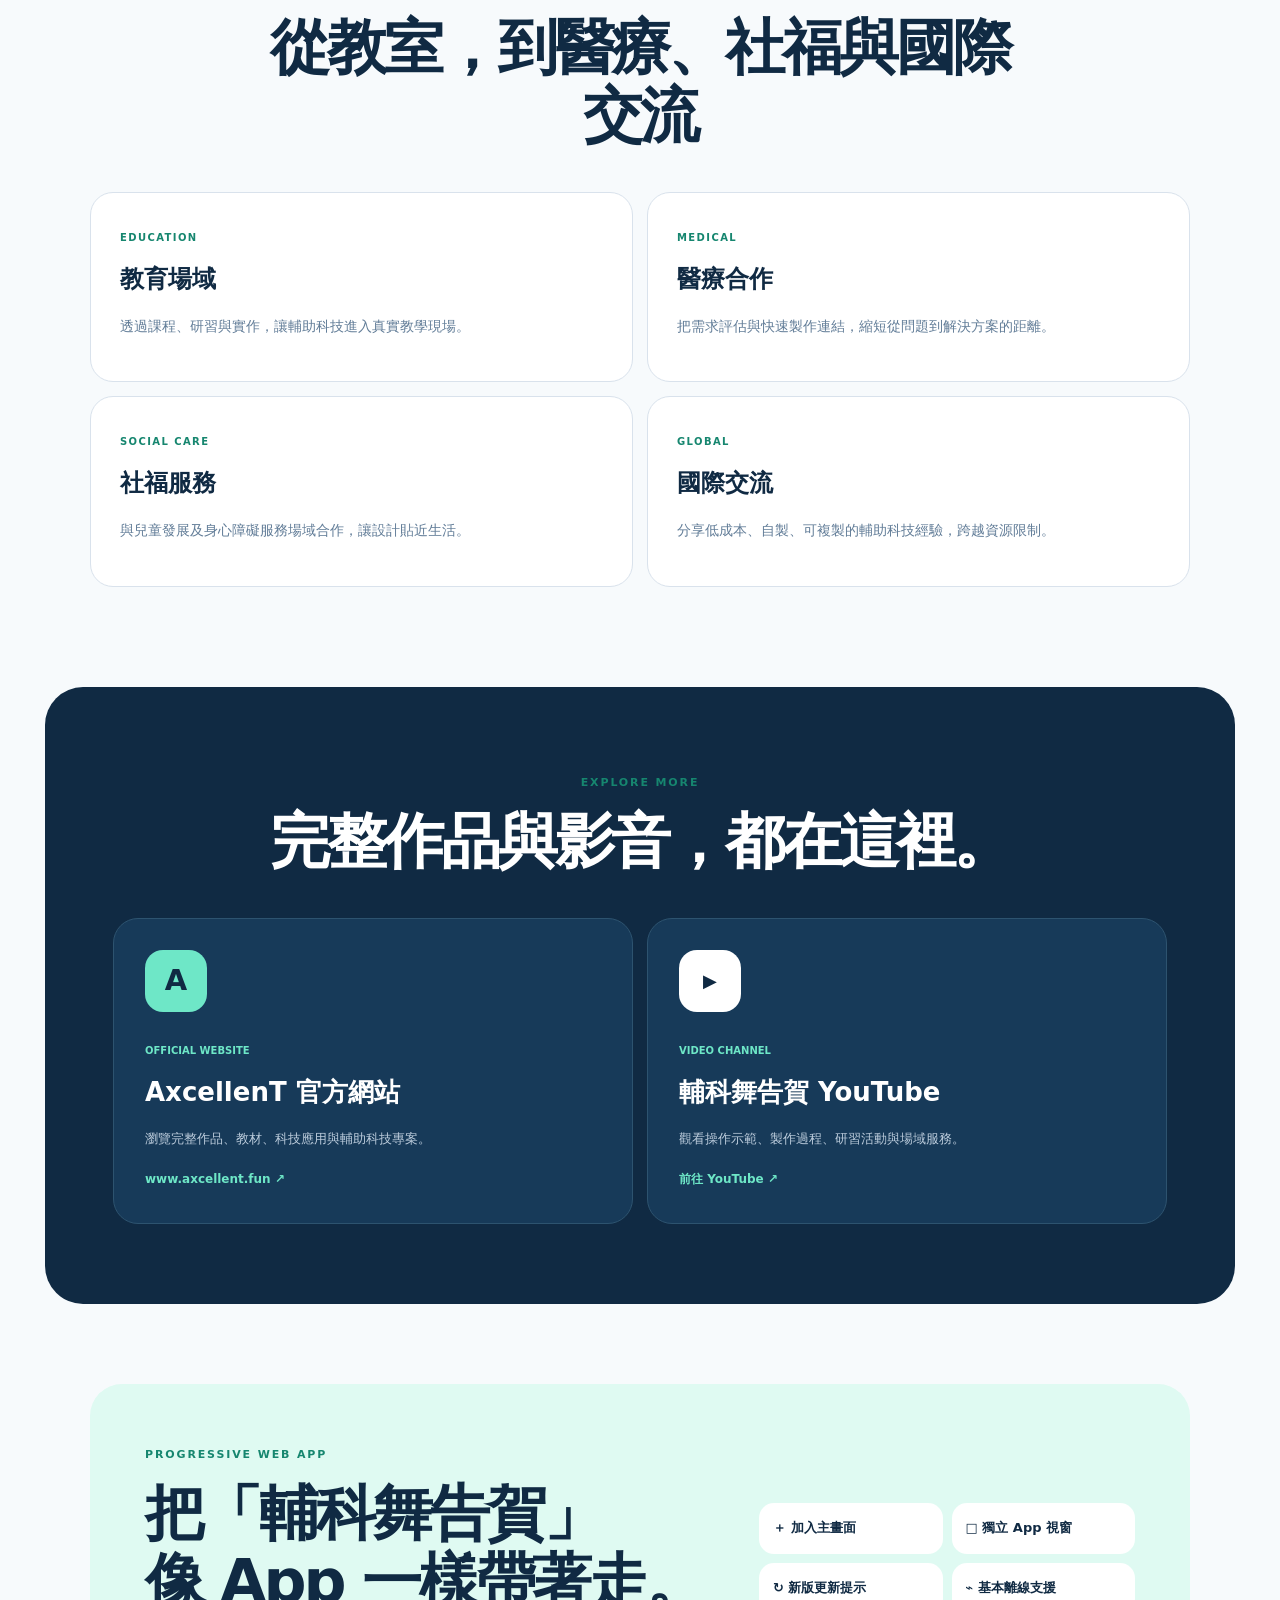
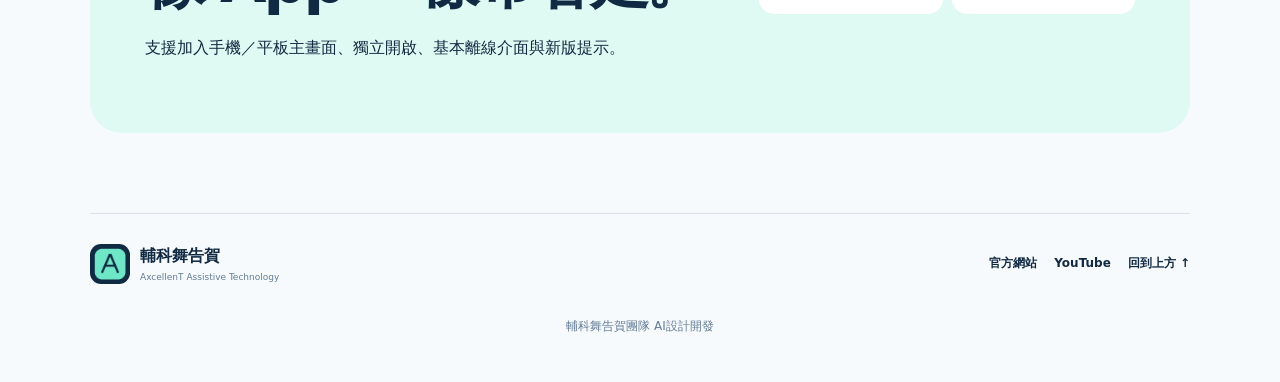
==== commit f34ec94c: "Add files via upload" ====
--- a/index.html
+++ b/index.html
@@ -1,76 +1,70 @@
-<!doctype html>
-<html lang="zh-Hant"><head>
+<!doctype html><html lang="zh-Hant"><head>
 <meta charset="utf-8"><meta name="viewport" content="width=device-width,initial-scale=1,viewport-fit=cover">
-<meta name="theme-color" content="#102A43"><meta name="description" content="輔科舞告賀 AxcellenT｜輔助科技、自造教育、AI與USR社會實踐。">
-<meta name="apple-mobile-web-app-capable" content="yes"><meta name="apple-mobile-web-app-status-bar-style" content="black-translucent"><meta name="apple-mobile-web-app-title" content="輔科舞告賀">
-<link rel="manifest" href="./manifest.webmanifest"><link rel="apple-touch-icon" href="./icon-192.png"><link rel="icon" href="./icon-192.png"><link rel="stylesheet" href="./styles.css">
-<title>輔科舞告賀｜AxcellenT 輔助科技</title></head><body>
-<div id="update" class="update" hidden><span>網站有新版本可用</span><button id="reload">立即更新</button></div>
-<header>
-<a class="brand" href="#top"><img src="./icon-192.png"><span><b>輔科舞告賀</b><small>AxcellenT Assistive Technology</small></span></a>
-<nav><a href="#about">關於我們</a><a href="#works">精選作品</a><a href="#process">實踐流程</a><a href="#fields">服務場域</a><a href="#online">線上入口</a></nav>
-<button id="install" class="install" hidden>安裝 App</button>
-</header>
+<meta name="theme-color" content="#102A43"><meta name="apple-mobile-web-app-capable" content="yes">
+<meta name="apple-mobile-web-app-title" content="輔科舞告賀"><meta name="description" content="輔科舞告賀 AxcellenT｜輔助科技、自造教育、AI與USR社會實踐">
+<link rel="manifest" href="./manifest.webmanifest"><link rel="apple-touch-icon" href="./icon-192.png"><link rel="stylesheet" href="./styles.css">
+<title>輔科舞告賀｜AxcellenT</title></head><body>
+<div id="update" class="update" hidden>網站有新版本 <button id="reload">立即更新</button></div>
+<header><a class="brand" href="#top"><img src="./icon-192.png"><span><b>輔科舞告賀</b><small>AxcellenT Assistive Technology</small></span></a>
+<nav><a href="#about">關於我們</a><a href="#works">真實作品</a><a href="#process">實踐流程</a><a href="#fields">服務場域</a><a href="#online">線上入口</a></nav><button id="install" hidden>安裝 App</button></header>
+<main id="top">
+<section class="hero"><div><em>ASSISTIVE TECHNOLOGY × MAKER × AI × USR</em><h1>讓每一個需求，<br><span>都有被實現的可能。</span></h1>
+<p>從特殊需求使用者的真實情境出發，以低成本自製輔具、數位科技、AI 與跨域共製，把創意轉化成真正能在學習、生活與溝通中使用的支持工具。</p>
+<div class="actions"><a class="primary" href="https://www.axcellent.fun/" target="_blank">探索 AxcellenT 官方網站 ↗</a><a class="secondary" href="https://www.youtube.com/@%E8%BC%94%E7%A7%91%E8%88%9E%E5%91%8A%E8%B3%80" target="_blank">觀看 YouTube</a></div>
+<div class="chips"><span>輔助科技</span><span>特殊教育</span><span>低成本自造</span><span>AI × APP</span><span>USR 社會實踐</span></div></div>
+<div class="hero-photo"><img src="assets/voice-device.jpg" alt="幸福發聲器真實照片"><div class="hero-caption"><small>REAL PROJECT</small><b>真實需求 × 真實製作 × 真實應用</b></div></div></section>
 
-<main id="top">
-<section class="hero">
-<div class="hero-copy"><em>ASSISTIVE TECHNOLOGY × MAKER × AI × USR</em>
-<h1>讓每一個需求，<br><span>都有被實現的可能。</span></h1>
-<p>「輔科舞告賀 AxcellenT」從特殊需求使用者的真實情境出發，以低成本自製輔具、數位科技、AI 與跨域共製，把創意轉化成真正能在學習、生活與溝通中使用的支持工具。</p>
-<div class="actions"><a class="primary" href="https://www.axcellent.fun/" target="_blank" rel="noopener">探索 AxcellenT 官方網站 ↗</a><a class="secondary" href="https://www.youtube.com/@%E8%BC%94%E7%A7%91%E8%88%9E%E5%91%8A%E8%B3%80" target="_blank" rel="noopener">觀看 YouTube</a></div>
-<div class="chips"><span>輔助科技</span><span>特殊教育</span><span>低成本自造</span><span>AI × APP</span><span>USR 社會實踐</span></div>
-</div>
-<div class="hero-panel"><div class="panel-top"><span></span><span></span><span></span></div><div class="big-a">A</div><h2>AxcellenT</h2><p>讓科技成為可以被使用的支持。</p>
-<div class="metric-grid"><div><b>需求</b><small>從使用者出發</small></div><div><b>共製</b><small>跨專業合作</small></div><div><b>實作</b><small>快速製作測試</small></div><div><b>擴散</b><small>分享與再應用</small></div></div></div>
-</section>
+<section id="about" class="section intro"><div class="section-head"><em>ABOUT AXCELLENT</em><h2>我們不是先做產品，<br>而是先看見「需要」。</h2></div>
+<div class="intro-copy"><p>從一個按不下去的按鈕、一句說不出口的話，到一個無法獨立完成的學習活動，需求可能很小，卻直接影響一個人的參與。</p>
+<p>團隊依循「需求評估 → 設計 → 製作 → 場域測試 → 回饋修正」，把特殊教育、輔助科技、Maker、數位工具與跨域專業真正帶進使用現場。</p></div></section>
 
-<section id="about" class="section intro">
-<div class="section-head"><em>ABOUT AXCELLENT</em><h2>我們不是先做產品，<br>而是先看見「需要」。</h2></div>
-<div class="intro-copy"><p>從一個按不下去的按鈕、一句說不出口的話，到一個無法獨立完成的學習活動，需求可能很小，卻直接影響一個人的參與。</p><p>輔科舞告賀以「需求評估 → 設計 → 製作 → 場域測試 → 回饋修正」為核心，結合特殊教育、輔助科技、Maker、數位工具與跨域專業，持續發展更容易取得、容易修改，也更貼近使用者的解決方案。</p></div>
-</section>
+<section id="works" class="works"><div class="section-head light"><em>REAL ASSISTIVE TECHNOLOGY</em><h2>不是示意圖，<br>是我們真正做出來的輔具。</h2>
+<p>以下使用團隊實際作品照片呈現。不同形式的輔具，對應不同使用者、動作能力、學習活動與溝通需求。</p></div>
+<div class="work-grid">
+    <article class="work-card wide" data-full="assets/voice-device.jpg" tabindex="0" role="button" aria-label="放大查看 幸福發聲器">
+      <div class="photo-wrap"><img src="assets/voice-device.jpg" alt="幸福發聲器真實輔具照片" loading="lazy"></div>
+      <div class="work-copy"><span class="number">01</span><small>COMMUNICATION</small><h3>幸福發聲器</h3><p>以簡易且可客製的觸發方式，協助有溝通需求的使用者更容易表達與參與；照片完整呈現兩種實作版本。</p><b>點擊照片放大 ＋</b></div>
+    </article>
+    <article class="work-card wide" data-full="assets/ai-music.jpg" tabindex="0" role="button" aria-label="放大查看 AI 音樂互動輔具">
+      <div class="photo-wrap"><img src="assets/ai-music.jpg" alt="AI 音樂互動輔具真實輔具照片" loading="lazy"></div>
+      <div class="work-copy"><span class="number">02</span><small>AI × MUSIC</small><h3>AI 音樂互動輔具</h3><p>結合影像辨識、感測與電腦互動，降低操作門檻，讓音樂演奏成為更多人的可能。</p><b>點擊照片放大 ＋</b></div>
+    </article>
+    <article class="work-card portrait" data-full="assets/learning-wheel.jpg" tabindex="0" role="button" aria-label="放大查看 聲控學習轉盤">
+      <div class="photo-wrap"><img src="assets/learning-wheel.jpg" alt="聲控學習轉盤真實輔具照片" loading="lazy"></div>
+      <div class="work-copy"><span class="number">03</span><small>LEARNING</small><h3>聲控學習轉盤</h3><p>把聲音與互動控制融入生活自理與學習活動，增加課堂參與及練習動機。</p><b>點擊照片放大 ＋</b></div>
+    </article>
+    <article class="work-card wide" data-full="assets/story-machine.jpg" tabindex="0" role="button" aria-label="放大查看 幸福故事機">
+      <div class="photo-wrap"><img src="assets/story-machine.jpg" alt="幸福故事機真實輔具照片" loading="lazy"></div>
+      <div class="work-copy"><span class="number">04</span><small>STORY & PLAY</small><h3>幸福故事機</h3><p>結合藍牙播放與大型觸發開關，讓故事、聲音與學習活動更容易被操作。</p><b>點擊照片放大 ＋</b></div>
+    </article>
+    <article class="work-card square" data-full="assets/pacifier-switch.jpg" tabindex="0" role="button" aria-label="放大查看 奶嘴開關">
+      <div class="photo-wrap"><img src="assets/pacifier-switch.jpg" alt="奶嘴開關真實輔具照片" loading="lazy"></div>
+      <div class="work-copy"><span class="number">05</span><small>ACCESS SWITCH</small><h3>奶嘴開關</h3><p>依特殊動作模式重新設計觸發方式，讓微小或特定口部動作也能成為有效控制。</p><b>點擊照片放大 ＋</b></div>
+    </article>
+    <article class="work-card app" data-full="assets/aac.jpg" tabindex="0" role="button" aria-label="放大查看 AAC 彈性溝通板">
+      <div class="photo-wrap"><img src="assets/aac.jpg" alt="AAC 彈性溝通板真實輔具照片" loading="lazy"></div>
+      <div class="work-copy"><span class="number">06</span><small>AAC × PWA</small><h3>AAC 彈性溝通板</h3><p>可自訂版面、圖片與錄音的 PWA 溝通工具，支援手機、平板與跨平台使用。</p><b>點擊照片放大 ＋</b></div>
+    </article>
+    <article class="work-card app" data-full="assets/voice-pwa.jpg" tabindex="0" role="button" aria-label="放大查看 互動語音學習">
+      <div class="photo-wrap"><img src="assets/voice-pwa.jpg" alt="互動語音學習真實輔具照片" loading="lazy"></div>
+      <div class="work-copy"><span class="number">07</span><small>VOICE × PWA</small><h3>互動語音學習</h3><p>結合語音辨識、教師自訂內容與即時回饋，建立可攜式語詞練習工具。</p><b>點擊照片放大 ＋</b></div>
+    </article></div>
+<div class="note-card"><div><small>MORE PROJECTS</small><h3>行動黑屋與更多客製化作品</h3></div><p>除了照片中的作品，團隊也持續發展行動黑屋、感官探索裝置、無線控制、玩具改裝與各類客製化輔助科技。完整內容可前往 AxcellenT 官方網站查看。</p><a href="https://www.axcellent.fun/" target="_blank">看更多作品 →</a></div></section>
 
-<section class="section pillars">
-<div class="section-head center"><em>OUR FOCUS</em><h2>輔助科技，也可以很有溫度。</h2><p>我們關注的不只是裝置本身，而是使用者能不能因此多一種表達、多一次參與、多一點自主。</p></div>
-<div class="four"><article><span>01</span><div class="symbol">◎</div><h3>客製化輔具</h3><p>依動作能力、感官特性、溝通需求與使用環境調整控制方式。</p></article><article><span>02</span><div class="symbol">⌁</div><h3>科技整合</h3><p>結合語音、感測器、藍牙、微控制器、APP 與 AI，增加操作可能性。</p></article><article><span>03</span><div class="symbol">◇</div><h3>場域共製</h3><p>與教師、治療師、醫療、社福及使用者共同測試與修正。</p></article><article><span>04</span><div class="symbol">↗</div><h3>成果擴散</h3><p>透過研習、影片、教材與跨域交流，把製作能力帶到更多場域。</p></article></div>
-</section>
+<section id="process" class="section"><div class="section-head center"><em>FROM NEED TO IMPACT</em><h2>從需求，到真正用起來</h2><p>輔具不是製作完成就結束，而是在真實場域中持續驗證與修正。</p></div>
+<div class="timeline"><div><b>01</b><h3>發現需求</h3><p>從生活、學習與溝通情境看見困難。</p></div><div><b>02</b><h3>共同討論</h3><p>和教師、治療師、家長及場域夥伴確認問題。</p></div><div><b>03</b><h3>設計製作</h3><p>以低成本、可修改與實用為原則建立原型。</p></div><div><b>04</b><h3>場域測試</h3><p>回到實際使用環境觀察操作成效。</p></div><div><b>05</b><h3>回饋修正</h3><p>依使用者反應持續改善硬體與互動方式。</p></div><div><b>06</b><h3>分享擴散</h3><p>透過研習、影片與合作把方法帶到更多地方。</p></div></div></section>
 
-<section id="works" class="works">
-<div class="section-head light"><em>SELECTED PROJECTS</em><h2>從生活裡長出來的輔具</h2><p>每一件作品背後，都從一個具體的使用需求開始。</p></div>
-<div class="work-grid">
-<article class="featured"><div class="work-no">01</div><div><small>COMMUNICATION</small><h3>幸福發聲器</h3><p>透過簡易且可客製的觸發方式，協助有溝通需求的使用者更容易表達與參與。</p><span>溝通 × 開關 × 客製化</span></div></article>
-<article><div class="work-no">02</div><small>LEARNING</small><h3>聲控學習轉盤</h3><p>把聲音輸入轉化成學習活動控制，增加課堂互動與參與機會。</p></article>
-<article><div class="work-no">03</div><small>STORY & PLAY</small><h3>幸福故事機</h3><p>改裝故事播放與玩具控制方式，讓不同動作能力的使用者都能參與。</p></article>
-<article><div class="work-no">04</div><small>SENSORY</small><h3>行動黑屋</h3><p>把感官探索空間轉化成可移動、可彈性使用的教學環境。</p></article>
-<article><div class="work-no">05</div><small>AAC × PWA</small><h3>AAC 彈性溝通板</h3><p>可自訂圖片與錄音的 PWA 溝通工具，支援手機、平板與跨平台使用。</p></article>
-<article><div class="work-no">06</div><small>AI × MUSIC</small><h3>AI 音樂互動輔具</h3><p>以感測與辨識技術降低操作門檻，讓音樂演奏成為更多人的可能。</p></article>
-<article><div class="work-no">07</div><small>ACCESS SWITCH</small><h3>奶嘴開關</h3><p>依特殊動作模式重新設計觸發方式，讓微小動作也能成為有效控制。</p></article>
-<article><div class="work-no">08</div><small>VOICE × PWA</small><h3>互動語音學習</h3><p>結合語音辨識、教師自訂內容與即時回饋，建立可攜式語詞練習工具。</p></article>
-</div>
-<div class="center-action"><a class="mint-btn" href="https://www.axcellent.fun/" target="_blank" rel="noopener">到 AxcellenT 看更多作品 →</a></div>
-</section>
+<section id="fields" class="section fields"><div class="section-head center"><em>WHERE WE WORK</em><h2>從教室，到醫療、社福與國際交流</h2></div>
+<div class="field-grid"><article><b>EDUCATION</b><h3>教育場域</h3><p>透過課程、研習與實作，讓輔助科技進入真實教學現場。</p></article><article><b>MEDICAL</b><h3>醫療合作</h3><p>把需求評估與快速製作連結，縮短從問題到解決方案的距離。</p></article><article><b>SOCIAL CARE</b><h3>社福服務</h3><p>與兒童發展及身心障礙服務場域合作，讓設計貼近生活。</p></article><article><b>GLOBAL</b><h3>國際交流</h3><p>分享低成本、自製、可複製的輔助科技經驗，跨越資源限制。</p></article></div></section>
 
-<section id="process" class="section process">
-<div class="section-head"><em>FROM NEED TO IMPACT</em><h2>一件輔具，是怎麼誕生的？</h2></div>
-<div class="timeline">
-<div><b>01</b><h3>發現需求</h3><p>觀察使用者在生活、學習或溝通中遇到的實際困難。</p></div><div><b>02</b><h3>共同討論</h3><p>和教師、治療師、家長或場域夥伴確認真正需要解決的問題。</p></div><div><b>03</b><h3>設計製作</h3><p>以容易取得、容易修改及合理成本為原則，快速建立原型。</p></div><div><b>04</b><h3>場域測試</h3><p>回到真實使用情境，觀察操作是否有效、直覺與安全。</p></div><div><b>05</b><h3>回饋修正</h3><p>依實際反應持續調整尺寸、操作、程式與互動方式。</p></div><div><b>06</b><h3>分享擴散</h3><p>透過教學、研習、影片與跨域合作，讓方法被更多人使用。</p></div>
-</div></section>
+<section id="online" class="online"><div class="section-head light center"><em>EXPLORE MORE</em><h2>完整作品與影音，都在這裡。</h2></div>
+<div class="online-grid"><a href="https://www.axcellent.fun/" target="_blank"><span class="online-icon">A</span><small>OFFICIAL WEBSITE</small><h3>AxcellenT 官方網站</h3><p>瀏覽完整作品、教材、科技應用與輔助科技專案。</p><b>www.axcellent.fun ↗</b></a>
+<a href="https://www.youtube.com/@%E8%BC%94%E7%A7%91%E8%88%9E%E5%91%8A%E8%B3%80" target="_blank"><span class="online-icon dark">▶</span><small>VIDEO CHANNEL</small><h3>輔科舞告賀 YouTube</h3><p>觀看操作示範、製作過程、研習活動與場域服務。</p><b>前往 YouTube ↗</b></a></div></section>
 
-<section id="fields" class="section">
-<div class="section-head center"><em>WHERE WE WORK</em><h2>從教室，到醫療與世界另一端</h2><p>輔助科技的價值，發生在真實的使用現場。</p></div>
-<div class="field-grid"><article><b>EDUCATION</b><h3>教育場域</h3><p>特殊教育學校、一般學校、學前教育與大專校院，透過課程、研習與實作培養輔具製作能力。</p></article><article><b>MEDICAL</b><h3>醫療合作</h3><p>將需求評估與快速製作連結，讓輔具能在專業評估後更快進入實際使用。</p></article><article><b>SOCIAL CARE</b><h3>社福服務</h3><p>與兒童發展、身心障礙與照護場域合作，讓設計更貼近生活情境。</p></article><article><b>GLOBAL</b><h3>國際交流</h3><p>分享低成本、自製與可複製的輔助科技經驗，讓方法跨越地域與資源限制。</p></article></div>
-</section>
-
-<section id="online" class="online">
-<div class="section-head light center"><em>EXPLORE MORE</em><h2>想看更多？從這兩個入口開始。</h2></div>
-<div class="online-grid"><a href="https://www.axcellent.fun/" target="_blank" rel="noopener"><div class="online-icon">A</div><small>OFFICIAL WEBSITE</small><h3>AxcellenT 官方網站</h3><p>完整瀏覽作品、教材、科技應用與輔助科技專案。</p><b>www.axcellent.fun ↗</b></a>
-<a href="https://www.youtube.com/@%E8%BC%94%E7%A7%91%E8%88%9E%E5%91%8A%E8%B3%80" target="_blank" rel="noopener"><div class="online-icon play">▶</div><small>VIDEO CHANNEL</small><h3>輔科舞告賀 YouTube</h3><p>觀看實際操作、製作過程、研習與場域服務影音。</p><b>前往 YouTube ↗</b></a></div>
-</section>
-
-<section class="section pwa">
-<div class="phone"><div class="phone-top"></div><div class="phone-logo">A</div><b>輔科舞告賀</b><small>PWA</small><div class="phone-bar"></div><div class="phone-bar short"></div></div>
-<div class="pwa-copy"><em>PROGRESSIVE WEB APP</em><h2>把網站帶在身邊，<br>像 App 一樣打開。</h2><div class="pwa-features"><div><b>＋</b><span><strong>加入主畫面</strong><small>iPhone、iPad、Android 與電腦皆可安裝</small></span></div><div><b>□</b><span><strong>獨立開啟</strong><small>不必每次進瀏覽器尋找網址</small></span></div><div><b>↻</b><span><strong>新版提示</strong><small>網站更新時提示重新載入</small></span></div><div><b>⌁</b><span><strong>基本離線支援</strong><small>網路不穩時仍能開啟核心介面</small></span></div></div><button id="install2" class="primary" hidden>安裝「輔科舞告賀」</button></div>
-</section>
+<section class="section pwa"><div><em>PROGRESSIVE WEB APP</em><h2>把「輔科舞告賀」<br>像 App 一樣帶著走。</h2><p>支援加入手機／平板主畫面、獨立開啟、基本離線介面與新版提示。</p><button id="install2" class="primary" hidden>安裝「輔科舞告賀」</button></div><div class="pwa-list"><span>＋ 加入主畫面</span><span>□ 獨立 App 視窗</span><span>↻ 新版更新提示</span><span>⌁ 基本離線支援</span></div></section>
 </main>
 
-<footer><div class="footer-brand"><img src="./icon-192.png"><div><b>輔科舞告賀</b><small>AxcellenT Assistive Technology</small></div></div><div class="footer-links"><a href="https://www.axcellent.fun/" target="_blank">官方網站</a><a href="https://www.youtube.com/@%E8%BC%94%E7%A7%91%E8%88%9E%E5%91%8A%E8%B3%80" target="_blank">YouTube</a><a href="#top">回到上方 ↑</a></div><div class="credit">輔科舞告賀團隊 AI設計開發</div></footer>
-<script src="./app.js"></script></body></html>+<div id="lightbox" class="lightbox" hidden><button id="closeLightbox" aria-label="關閉">×</button><img id="lightboxImg" alt="輔具放大照片"></div>
+<footer><div class="footer-brand"><img src="./icon-192.png"><div><b>輔科舞告賀</b><small>AxcellenT Assistive Technology</small></div></div>
+<div class="footer-links"><a href="https://www.axcellent.fun/" target="_blank">官方網站</a><a href="https://www.youtube.com/@%E8%BC%94%E7%A7%91%E8%88%9E%E5%91%8A%E8%B3%80" target="_blank">YouTube</a><a href="#top">回到上方 ↑</a></div>
+<div class="credit">輔科舞告賀團隊 AI設計開發</div></footer><script src="./app.js"></script></body></html>
--- a/styles.css
+++ b/styles.css
@@ -1,3 +1,3 @@
-*{box-sizing:border-box}html{scroll-behavior:smooth}body{margin:0;background:#f7fafc;color:#102a43;font-family:system-ui,-apple-system,"Noto Sans TC","Microsoft JhengHei",sans-serif;line-height:1.75}a{text-decoration:none;color:inherit}button{font:inherit}header{position:sticky;top:10px;z-index:50;max-width:1190px;margin:10px auto;padding:10px 13px;border:1px solid #d9e2ec;border-radius:20px;background:#fffffff2;backdrop-filter:blur(18px);display:flex;align-items:center;gap:24px;box-shadow:0 10px 35px #102a4310}.brand{display:flex;align-items:center;gap:10px;margin-right:auto}.brand img{width:43px;height:43px;border-radius:12px}.brand span{display:flex;flex-direction:column;line-height:1.2}.brand b{font-size:15px}.brand small{font-size:9px;color:#627d98;margin-top:4px}nav{display:flex;gap:19px;font-size:13px;font-weight:700}nav a:hover{color:#16866f}.install,.primary,.secondary,.mint-btn{border:0;border-radius:14px;padding:12px 18px;font-weight:800;display:inline-flex;align-items:center;justify-content:center;cursor:pointer}.install,.primary{background:#102a43;color:white}.secondary{background:white;border:1px solid #d9e2ec}.mint-btn{background:#6ee7c7;color:#102a43}.hero{max-width:1190px;margin:28px auto 0;padding:75px 68px;border-radius:38px;background:radial-gradient(circle at 88% 12%,#6ee7c77d,transparent 28%),linear-gradient(135deg,#ecfff9,#fbfdff 55%,#edf4f9);display:grid;grid-template-columns:1.1fr .9fr;gap:55px;align-items:center;box-shadow:inset 0 0 0 1px #d9e2ec}.hero em,.section-head em,.pwa-copy em{font-style:normal;font-size:11px;font-weight:900;letter-spacing:.17em;color:#16866f}.hero h1{font-size:clamp(44px,5.2vw,72px);line-height:1.12;letter-spacing:-.055em;margin:14px 0 20px}.hero h1 span{color:#16866f}.hero-copy>p{font-size:17px;color:#486581;max-width:680px}.actions{display:flex;gap:10px;flex-wrap:wrap;margin:27px 0 22px}.chips{display:flex;gap:7px;flex-wrap:wrap}.chips span{font-size:11px;font-weight:700;padding:6px 9px;background:#ffffffbd;border:1px solid #d9e2ec;border-radius:999px}.hero-panel{background:#102a43;color:white;border-radius:30px;padding:22px 32px 34px;box-shadow:0 35px 80px #102a4330;transform:rotate(1.5deg)}.panel-top{display:flex;gap:6px;margin-bottom:25px}.panel-top span{width:7px;height:7px;border-radius:50%;background:#829ab1}.big-a{width:78px;height:78px;border-radius:22px;background:#6ee7c7;color:#102a43;display:grid;place-items:center;font-size:38px;font-weight:900}.hero-panel h2{font-size:36px;margin:20px 0 0}.hero-panel>p{color:#bcccdc;margin-top:2px}.metric-grid{display:grid;grid-template-columns:1fr 1fr;gap:9px;margin-top:25px}.metric-grid div{background:#173a59;border:1px solid #2d536f;border-radius:14px;padding:13px}.metric-grid b,.metric-grid small{display:block}.metric-grid b{color:#6ee7c7}.metric-grid small{font-size:10px;color:#bcccdc}.section{max-width:1100px;margin:0 auto;padding:105px 0}.section-head{max-width:760px;margin-bottom:42px}.section-head.center{text-align:center;margin-left:auto;margin-right:auto}.section-head h2,.pwa-copy h2{font-size:clamp(34px,4.2vw,56px);line-height:1.16;letter-spacing:-.045em;margin:12px 0 16px}.section-head p{color:#627d98;font-size:16px}.intro{display:grid;grid-template-columns:1fr 1fr;gap:65px;align-items:start}.intro-copy{font-size:17px;color:#486581;padding-top:15px}.intro-copy p:first-child{font-size:22px;color:#102a43;font-weight:600}.four{display:grid;grid-template-columns:repeat(4,1fr);gap:14px}.four article{background:white;border:1px solid #d9e2ec;border-radius:24px;padding:24px;min-height:280px}.four article>span{font-size:11px;font-weight:900;color:#16866f}.symbol{font-size:38px;margin:28px 0 22px}.four h3{font-size:21px;margin:0 0 8px}.four p{font-size:13px;color:#627d98}.works,.online{max-width:1190px;margin:0 auto;border-radius:38px;background:#102a43;color:white;padding:85px 68px}.light p{color:#bcccdc}.work-grid{display:grid;grid-template-columns:repeat(3,1fr);gap:12px}.work-grid article{background:#173a59;border:1px solid #2d536f;border-radius:22px;padding:25px;min-height:235px}.work-grid .featured{grid-column:span 2;background:linear-gradient(135deg,#173a59,#155e56);display:grid;grid-template-columns:70px 1fr}.work-no{font-size:12px;color:#6ee7c7;font-weight:900}.work-grid small{font-size:10px;color:#6ee7c7;font-weight:900;letter-spacing:.12em}.work-grid h3{font-size:23px;margin:8px 0}.work-grid p{font-size:13px;color:#d9e2ec}.work-grid span{font-size:11px;color:#6ee7c7}.center-action{text-align:center;margin-top:28px}.timeline{display:grid;grid-template-columns:repeat(6,1fr);gap:0}.timeline>div{padding:20px;border-top:2px solid #6ee7c7;position:relative}.timeline>div:before{content:"";position:absolute;width:11px;height:11px;background:#16866f;border:4px solid #dffaf2;border-radius:50%;top:-8px;left:20px}.timeline b{font-size:11px;color:#16866f}.timeline h3{font-size:18px;margin:20px 0 7px}.timeline p{font-size:12px;color:#627d98}.field-grid{display:grid;grid-template-columns:1fr 1fr;gap:14px}.field-grid article{background:white;border:1px solid #d9e2ec;border-radius:24px;padding:30px}.field-grid b{font-size:10px;letter-spacing:.14em;color:#16866f}.field-grid h3{font-size:25px;margin:10px 0}.field-grid p{color:#627d98;font-size:14px}.online{margin-bottom:20px}.online-grid{display:grid;grid-template-columns:1fr 1fr;gap:14px}.online-grid>a{background:#173a59;border:1px solid #2d536f;border-radius:25px;padding:32px;transition:.2s}.online-grid>a:hover{transform:translateY(-4px)}.online-icon{width:64px;height:64px;border-radius:19px;background:#6ee7c7;color:#102a43;display:grid;place-items:center;font-size:30px;font-weight:900;margin-bottom:25px}.online-icon.play{background:white;font-size:18px}.online-grid small{font-size:10px;color:#6ee7c7;font-weight:900;letter-spacing:.13em}.online-grid h3{font-size:27px;margin:8px 0}.online-grid p{font-size:13px;color:#bcccdc}.online-grid b{color:#6ee7c7;font-size:13px}.pwa{display:grid;grid-template-columns:.7fr 1.3fr;gap:70px;align-items:center;background:#dffaf2;border-radius:34px;padding:65px!important;margin-top:90px!important;margin-bottom:90px!important}.phone{width:250px;height:455px;margin:auto;background:#102a43;border:8px solid white;border-radius:42px;box-shadow:0 28px 65px #102a4325;color:white;text-align:center;padding:45px 25px;position:relative}.phone-top{position:absolute;top:13px;left:50%;transform:translateX(-50%);width:75px;height:18px;background:#071d2e;border-radius:999px}.phone-logo{width:70px;height:70px;background:#6ee7c7;color:#102a43;border-radius:20px;display:grid;place-items:center;margin:55px auto 18px;font-size:34px;font-weight:900}.phone b,.phone small{display:block}.phone small{color:#9fb3c8}.phone-bar{height:10px;background:#315773;border-radius:999px;margin-top:40px}.phone-bar.short{width:65%;margin:10px auto}.pwa-features{display:grid;grid-template-columns:1fr 1fr;gap:10px;margin:25px 0}.pwa-features>div{background:white;border-radius:16px;padding:14px;display:flex;gap:12px}.pwa-features>div>b{width:32px;height:32px;background:#ecfff9;border-radius:10px;display:grid;place-items:center;color:#16866f}.pwa-features span,.pwa-features strong,.pwa-features small{display:block}.pwa-features strong{font-size:14px}.pwa-features small{font-size:10px;color:#627d98}.update{position:fixed;z-index:100;top:15px;left:50%;transform:translateX(-50%);background:#102a43;color:white;border-radius:999px;padding:8px 10px 8px 16px;box-shadow:0 15px 40px #102a4330}.update button{border:0;background:#6ee7c7;color:#102a43;border-radius:999px;padding:7px 10px;font-weight:800;margin-left:10px}footer{max-width:1100px;margin:0 auto;padding:28px 0 45px;border-top:1px solid #d9e2ec;display:grid;grid-template-columns:1fr auto;gap:20px;align-items:center}.footer-brand{display:flex;align-items:center;gap:10px}.footer-brand img{width:40px;border-radius:11px}.footer-brand div{display:flex;flex-direction:column}.footer-brand small{font-size:9px;color:#627d98}.footer-links{display:flex;gap:18px;font-size:12px;font-weight:700}.credit{grid-column:1/-1;text-align:center;color:#627d98;font-size:12px;padding-top:15px}
-@media(max-width:900px){nav{display:none}.hero{grid-template-columns:1fr;padding:58px 34px}.hero-panel{transform:none}.intro{grid-template-columns:1fr;gap:10px}.four{grid-template-columns:1fr 1fr}.timeline{grid-template-columns:1fr 1fr}.work-grid{grid-template-columns:1fr 1fr}.work-grid .featured{grid-column:span 2}.pwa{grid-template-columns:1fr}.online-grid{grid-template-columns:1fr}}
-@media(max-width:620px){header{margin:7px 8px}.brand small{display:none}.install{font-size:11px;padding:9px 11px}.hero{margin:15px 8px 0;padding:48px 22px;border-radius:27px}.hero h1{font-size:42px}.hero-copy>p{font-size:15px}.hero-panel{padding:22px}.section{width:calc(100% - 34px);padding:75px 0}.four,.field-grid,.work-grid,.timeline,.pwa-features{grid-template-columns:1fr}.work-grid .featured{grid-column:auto;display:block}.works,.online{margin-left:8px;margin-right:8px;padding:60px 22px;border-radius:27px}.online-grid{grid-template-columns:1fr}.pwa{width:calc(100% - 16px)!important;margin:65px 8px!important;padding:45px 22px!important}.phone{width:220px;height:400px}.footer-links{flex-wrap:wrap}footer{width:calc(100% - 34px);grid-template-columns:1fr}.credit{text-align:left}}+*{box-sizing:border-box}html{scroll-behavior:smooth}body{margin:0;background:#f7fafc;color:#102a43;font-family:system-ui,-apple-system,"Noto Sans TC","Microsoft JhengHei",sans-serif;line-height:1.75}a{text-decoration:none;color:inherit}button{font:inherit}header{position:sticky;top:9px;z-index:50;max-width:1190px;margin:9px auto;padding:10px 13px;border:1px solid #d9e2ec;border-radius:20px;background:#fffffff2;backdrop-filter:blur(18px);display:flex;align-items:center;gap:22px;box-shadow:0 10px 35px #102a4310}.brand{display:flex;align-items:center;gap:10px;margin-right:auto}.brand img{width:43px;border-radius:12px}.brand span{display:flex;flex-direction:column;line-height:1.2}.brand small{font-size:9px;color:#627d98;margin-top:4px}nav{display:flex;gap:18px;font-size:13px;font-weight:700}nav a:hover{color:#16866f}header button,.primary,.secondary{border:0;border-radius:14px;padding:12px 18px;font-weight:800;cursor:pointer}.primary,header button{background:#102a43;color:#fff}.secondary{background:#fff;border:1px solid #d9e2ec}.hero{max-width:1190px;margin:28px auto 0;padding:68px;border-radius:38px;background:radial-gradient(circle at 85% 12%,#6ee7c76e,transparent 26%),linear-gradient(135deg,#ecfff9,#fbfdff);display:grid;grid-template-columns:1fr 1fr;gap:50px;align-items:center;border:1px solid #d9e2ec}.hero em,.section-head em,.pwa em{font-style:normal;font-size:11px;font-weight:900;letter-spacing:.17em;color:#16866f}.hero h1,.section-head h2,.pwa h2{font-size:clamp(38px,4.7vw,65px);line-height:1.13;letter-spacing:-.05em;margin:13px 0 18px}.hero h1 span{color:#16866f}.hero>div>p,.section-head p{color:#627d98}.actions{display:flex;gap:10px;flex-wrap:wrap;margin:27px 0 20px}.chips{display:flex;gap:7px;flex-wrap:wrap}.chips span{font-size:11px;font-weight:700;padding:6px 9px;background:white;border:1px solid #d9e2ec;border-radius:999px}.hero-photo{position:relative;border-radius:29px;overflow:hidden;background:#102a43;box-shadow:0 30px 70px #102a4329}.hero-photo img{width:100%;height:430px;object-fit:cover;display:block}.hero-caption{position:absolute;left:0;right:0;bottom:0;padding:55px 24px 22px;background:linear-gradient(transparent,#071d2edb);color:white}.hero-caption small,.hero-caption b{display:block}.hero-caption small{color:#6ee7c7;font-size:10px;font-weight:900;letter-spacing:.14em}.section{max-width:1100px;margin:0 auto;padding:100px 0}.section-head{max-width:780px;margin-bottom:42px}.section-head.center{text-align:center;margin-left:auto;margin-right:auto}.section-head.light h2{color:white}.section-head.light p{color:#bcccdc}.intro{display:grid;grid-template-columns:1fr 1fr;gap:65px}.intro-copy{font-size:17px;color:#486581}.intro-copy p:first-child{font-size:21px;color:#102a43;font-weight:600}.works,.online{max-width:1190px;margin:0 auto;padding:80px 68px;border-radius:38px;background:#102a43;color:white}.work-grid{display:grid;grid-template-columns:repeat(12,1fr);gap:15px}.work-card{grid-column:span 6;background:#173a59;border:1px solid #2d536f;border-radius:25px;overflow:hidden;cursor:zoom-in;transition:.2s}.work-card:hover{transform:translateY(-4px);box-shadow:0 25px 60px #0003}.work-card.wide:first-child{grid-column:span 7}.work-card.wide:nth-child(2){grid-column:span 5}.photo-wrap{height:310px;background:#edf2f7;overflow:hidden}.photo-wrap img{width:100%;height:100%;object-fit:cover;display:block;transition:transform .35s}.work-card:hover img{transform:scale(1.025)}.portrait .photo-wrap{height:470px}.portrait .photo-wrap img{object-fit:contain;background:#dce5ed}.square .photo-wrap{height:310px}.app .photo-wrap{height:310px;padding:38px;background:radial-gradient(circle at 50% 25%,#dffaf2,#d9e2ec)}.app .photo-wrap img{object-fit:contain;border-radius:24px}.work-copy{padding:22px 24px 25px;position:relative}.number{position:absolute;right:22px;top:18px;font-size:12px;color:#6ee7c7;font-weight:900}.work-copy small{font-size:10px;color:#6ee7c7;font-weight:900;letter-spacing:.13em}.work-copy h3{font-size:25px;margin:7px 0}.work-copy p{font-size:13px;color:#d9e2ec;margin-bottom:14px}.work-copy b{font-size:11px;color:#6ee7c7}.note-card{margin-top:16px;border:1px solid #2d536f;border-radius:24px;padding:27px;display:grid;grid-template-columns:.8fr 1.4fr auto;gap:28px;align-items:center;background:#173a59}.note-card small{font-size:10px;color:#6ee7c7;font-weight:900}.note-card h3{margin:5px 0;font-size:22px}.note-card p{font-size:13px;color:#bcccdc}.note-card a{background:#6ee7c7;color:#102a43;border-radius:13px;padding:11px 14px;font-size:12px;font-weight:900}.timeline{display:grid;grid-template-columns:repeat(6,1fr)}.timeline div{padding:20px;border-top:2px solid #6ee7c7;position:relative}.timeline div:before{content:"";position:absolute;top:-8px;left:20px;width:11px;height:11px;border-radius:50%;background:#16866f;border:4px solid #dffaf2}.timeline b{font-size:11px;color:#16866f}.timeline h3{font-size:18px;margin:19px 0 6px}.timeline p{font-size:12px;color:#627d98}.field-grid{display:grid;grid-template-columns:1fr 1fr;gap:14px}.field-grid article{background:white;border:1px solid #d9e2ec;border-radius:23px;padding:29px}.field-grid b{font-size:10px;color:#16866f;letter-spacing:.14em}.field-grid h3{font-size:24px;margin:8px 0}.field-grid p{font-size:14px;color:#627d98}.online-grid{display:grid;grid-template-columns:1fr 1fr;gap:14px}.online-grid>a{background:#173a59;border:1px solid #2d536f;border-radius:25px;padding:31px}.online-icon{display:grid;place-items:center;width:62px;height:62px;border-radius:18px;background:#6ee7c7;color:#102a43;font-size:29px;font-weight:900;margin-bottom:23px}.online-icon.dark{background:white;font-size:18px}.online-grid small{font-size:10px;color:#6ee7c7;font-weight:900}.online-grid h3{font-size:26px;margin:7px 0}.online-grid p{font-size:13px;color:#bcccdc}.online-grid b{font-size:12px;color:#6ee7c7}.pwa{margin-top:80px!important;margin-bottom:80px!important;background:#dffaf2;border-radius:32px;padding:55px!important;display:grid;grid-template-columns:1.2fr .8fr;gap:50px;align-items:center}.pwa-list{display:grid;grid-template-columns:1fr 1fr;gap:9px}.pwa-list span{background:white;border-radius:15px;padding:14px;font-size:13px;font-weight:700}.lightbox{position:fixed;inset:0;z-index:200;background:#071d2ef2;display:grid;place-items:center;padding:45px}.lightbox[hidden]{display:none}.lightbox img{max-width:min(1200px,94vw);max-height:88vh;border-radius:18px;box-shadow:0 30px 80px #0008}.lightbox button{position:absolute;right:25px;top:20px;width:45px;height:45px;border:0;border-radius:50%;background:white;color:#102a43;font-size:27px;cursor:pointer}.update{position:fixed;z-index:100;top:15px;left:50%;transform:translateX(-50%);background:#102a43;color:white;padding:8px 10px 8px 15px;border-radius:999px}.update button{border:0;border-radius:999px;background:#6ee7c7;color:#102a43;padding:7px 10px;font-weight:800;margin-left:8px}footer{max-width:1100px;margin:0 auto;padding:28px 0 45px;border-top:1px solid #d9e2ec;display:grid;grid-template-columns:1fr auto;gap:18px;align-items:center}.footer-brand{display:flex;align-items:center;gap:10px}.footer-brand img{width:40px;border-radius:11px}.footer-brand div{display:flex;flex-direction:column}.footer-brand small{font-size:9px;color:#627d98}.footer-links{display:flex;gap:17px;font-size:12px;font-weight:700}.credit{grid-column:1/-1;text-align:center;color:#627d98;font-size:12px;padding-top:12px}
+@media(max-width:900px){nav{display:none}.hero{grid-template-columns:1fr;padding:45px 32px}.intro{grid-template-columns:1fr;gap:10px}.work-card,.work-card.wide:first-child,.work-card.wide:nth-child(2){grid-column:span 12}.timeline{grid-template-columns:1fr 1fr}.note-card{grid-template-columns:1fr}.pwa{grid-template-columns:1fr}}
+@media(max-width:620px){header{margin:7px 8px}.brand small{display:none}.hero{margin:15px 8px 0;padding:42px 21px;border-radius:27px}.hero h1{font-size:41px}.hero-photo img{height:300px}.section{width:calc(100% - 34px);padding:72px 0}.works,.online{margin:0 8px;padding:55px 18px;border-radius:27px}.photo-wrap,.portrait .photo-wrap,.square .photo-wrap,.app .photo-wrap{height:290px}.app .photo-wrap{padding:30px}.timeline,.field-grid,.online-grid,.pwa-list{grid-template-columns:1fr}.pwa{width:calc(100% - 16px)!important;margin:60px 8px!important;padding:38px 21px!important}.footer-links{flex-wrap:wrap}footer{width:calc(100% - 34px);grid-template-columns:1fr}.credit{text-align:left}.lightbox{padding:18px}.lightbox button{right:12px;top:12px}}
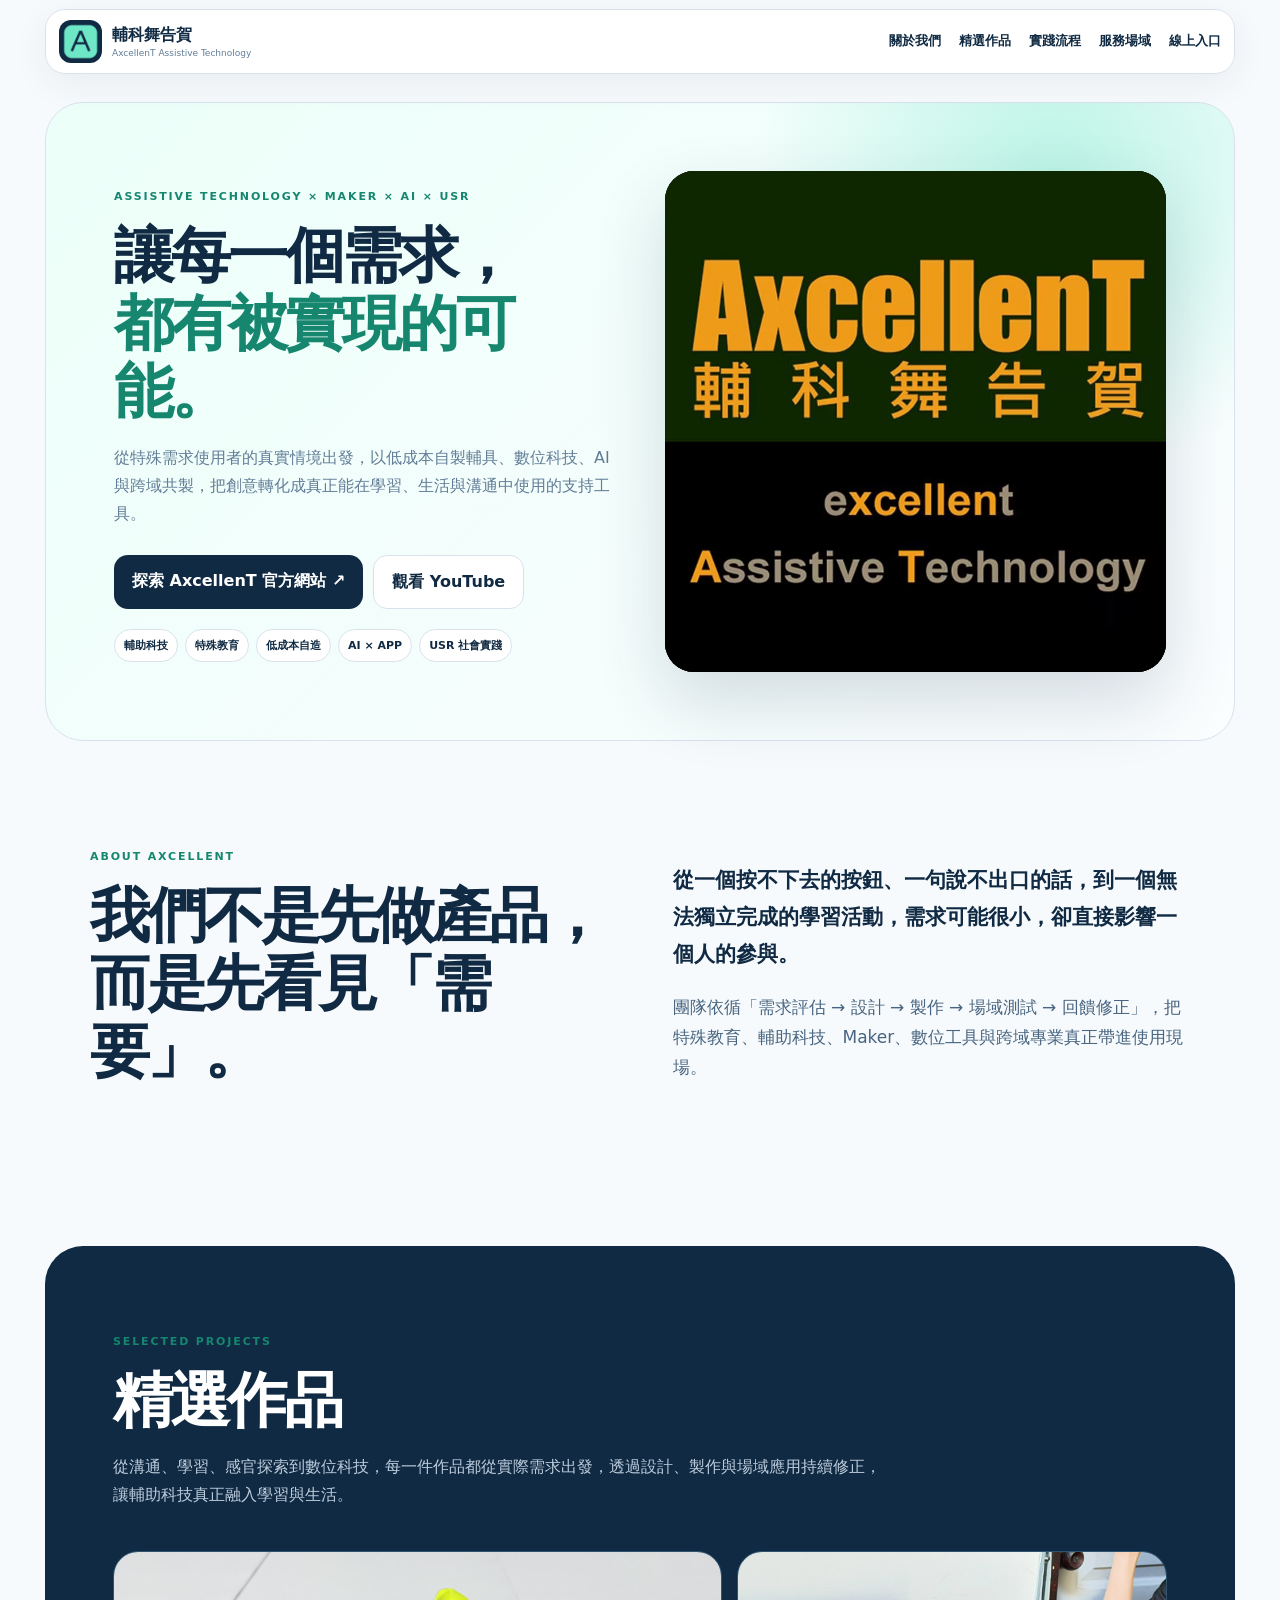
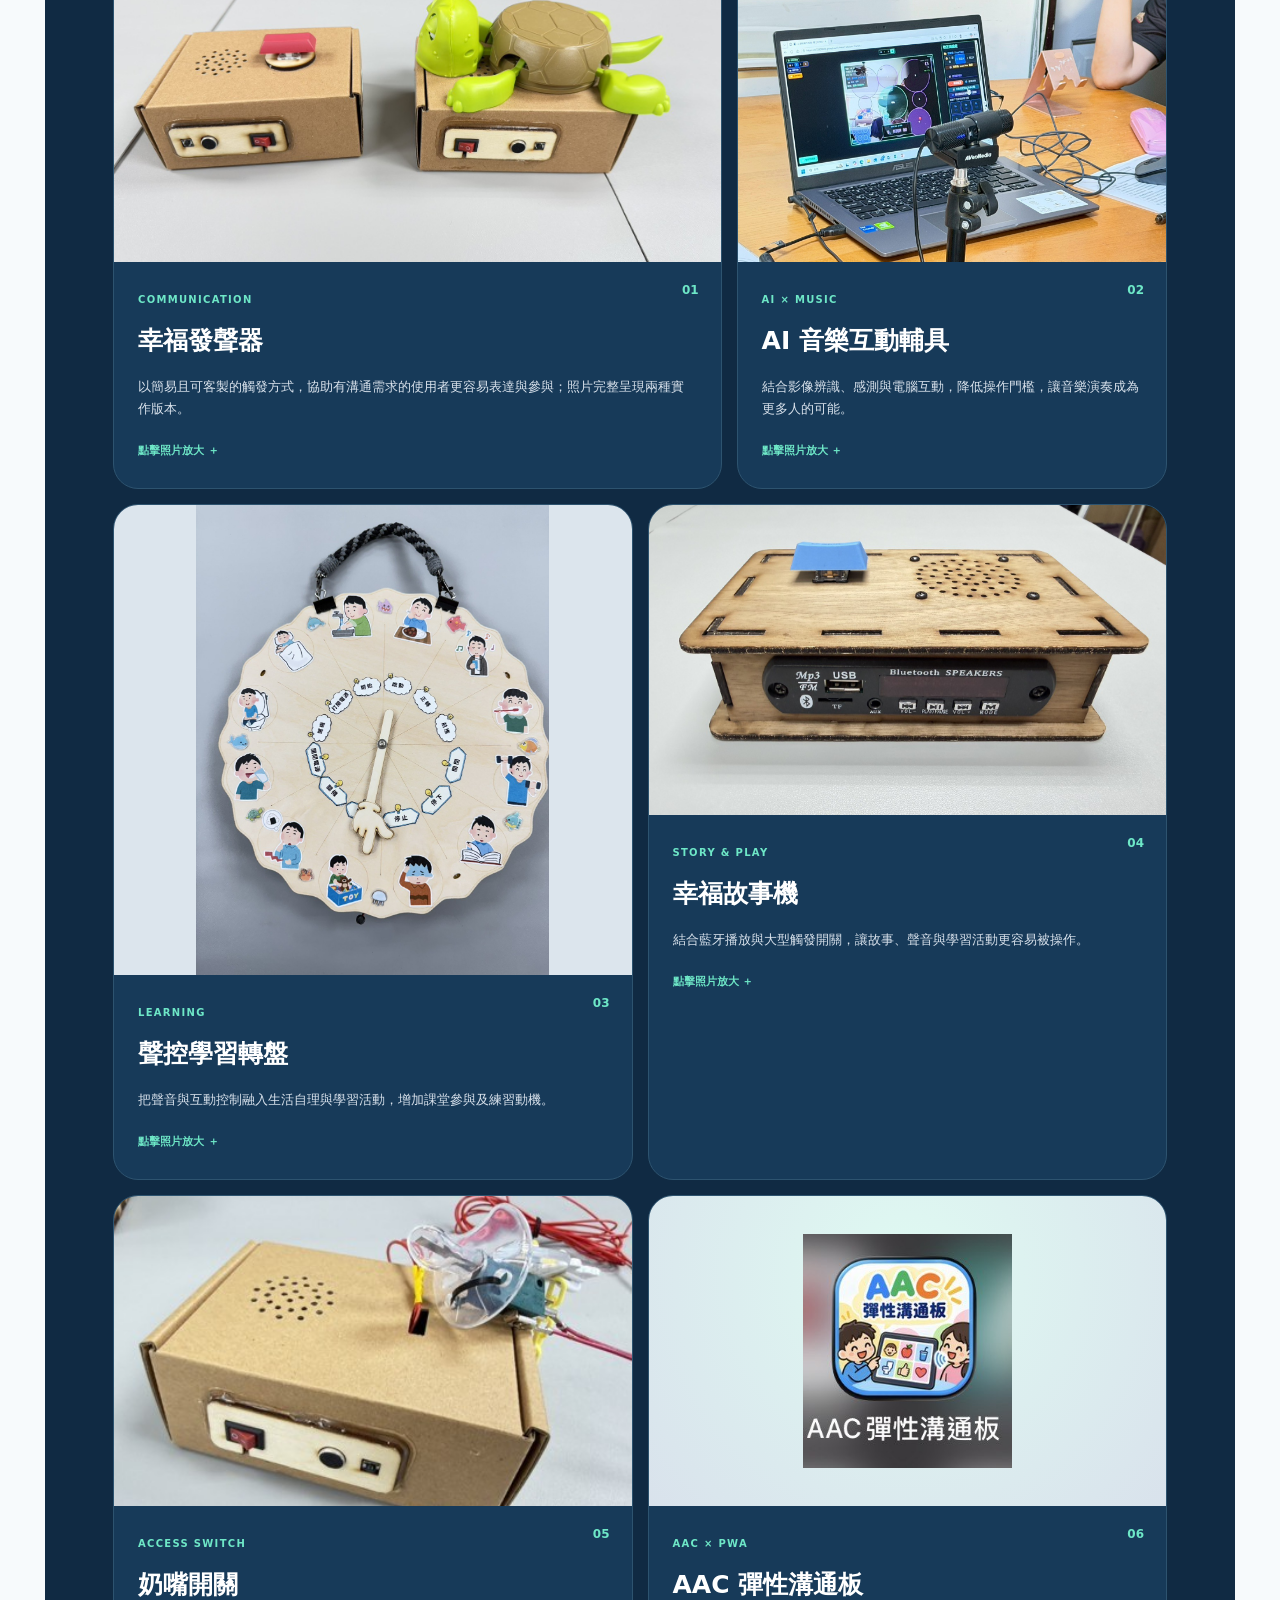
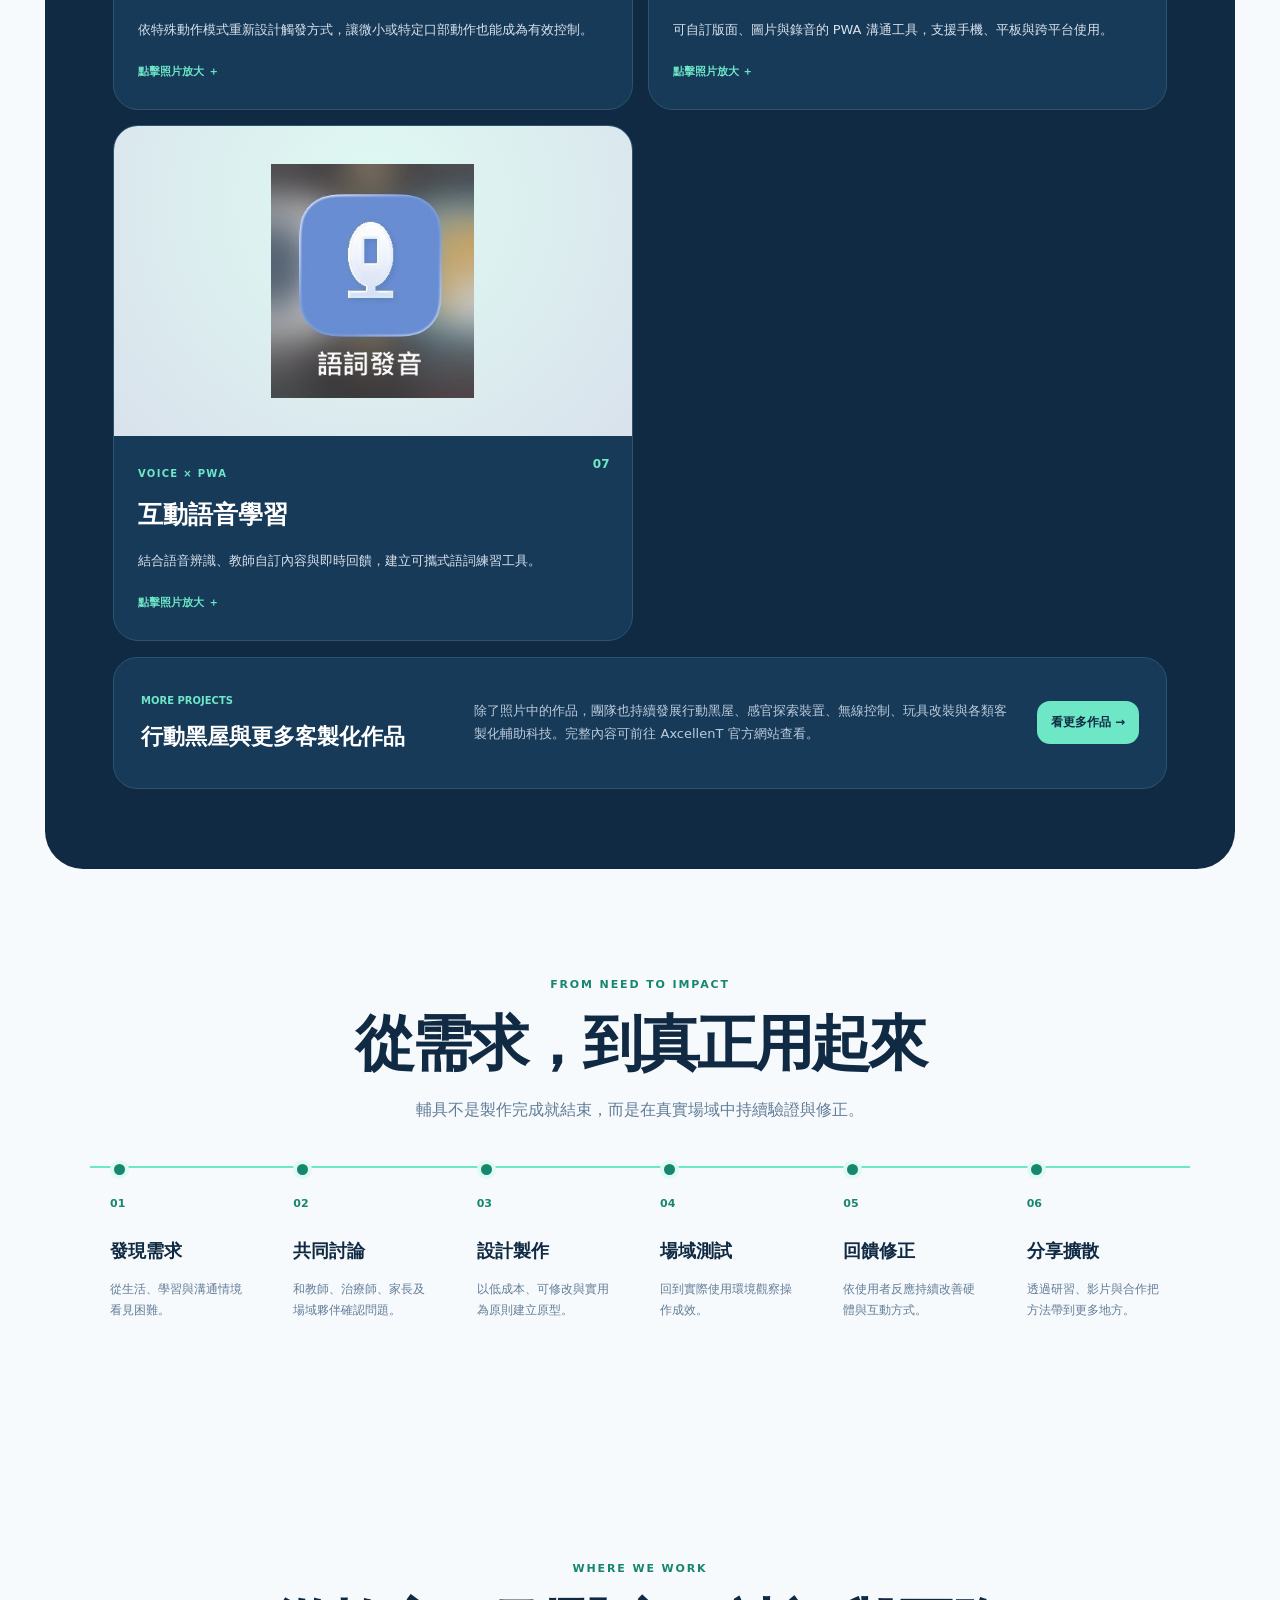
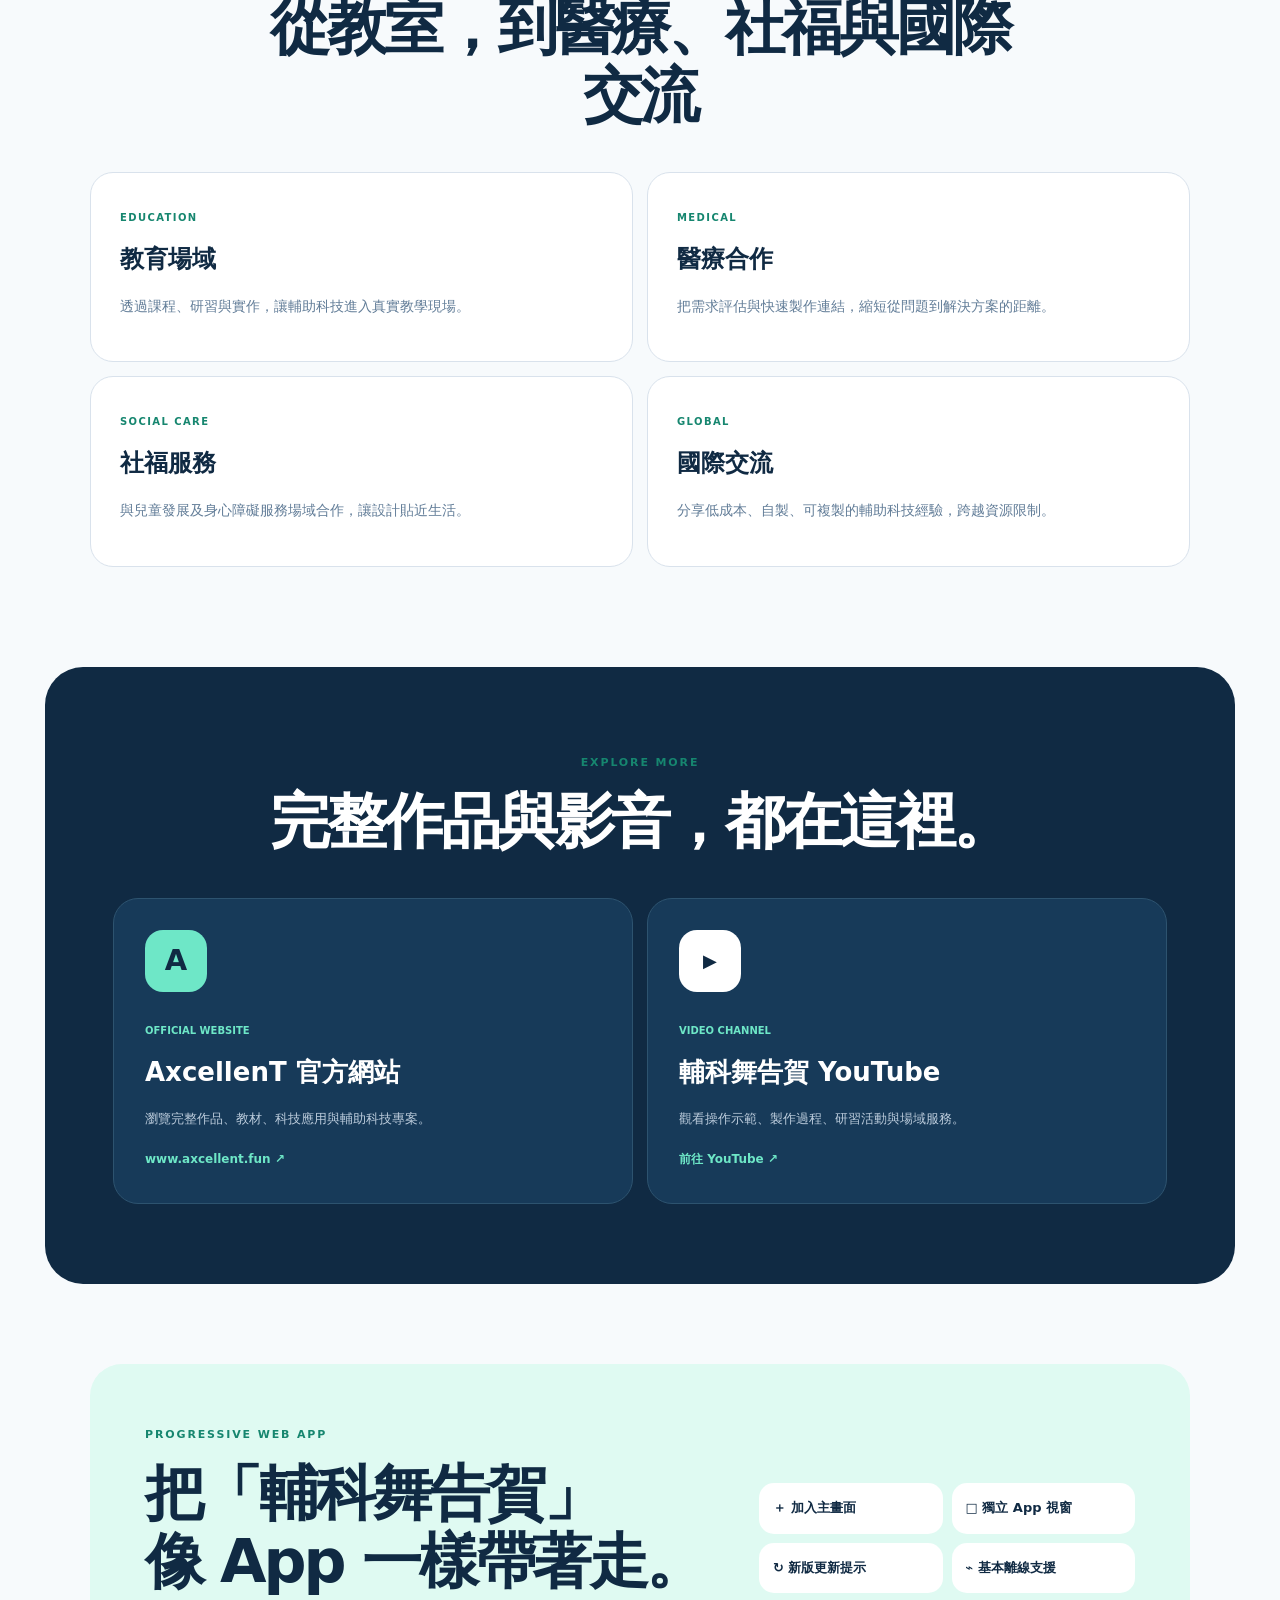
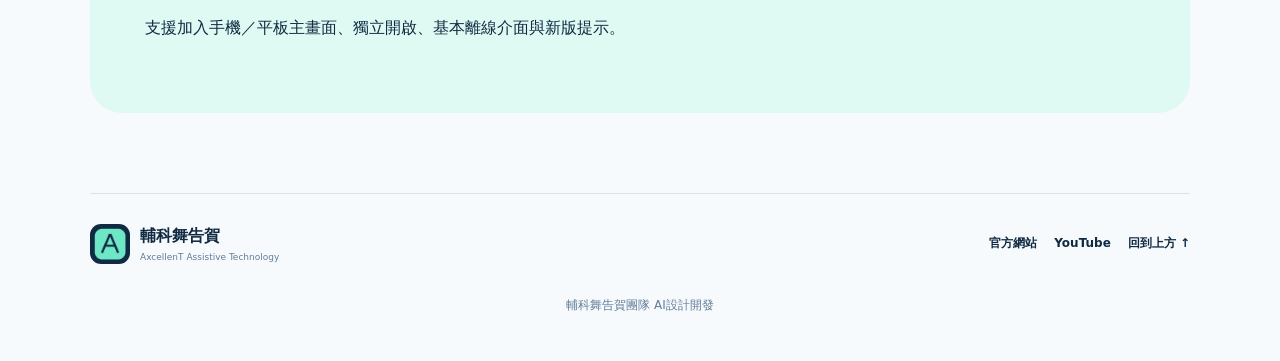
==== commit 221e92e3: "Add files via upload" ====
--- a/index.html
+++ b/index.html
@@ -6,20 +6,20 @@
 <title>輔科舞告賀｜AxcellenT</title></head><body>
 <div id="update" class="update" hidden>網站有新版本 <button id="reload">立即更新</button></div>
 <header><a class="brand" href="#top"><img src="./icon-192.png"><span><b>輔科舞告賀</b><small>AxcellenT Assistive Technology</small></span></a>
-<nav><a href="#about">關於我們</a><a href="#works">真實作品</a><a href="#process">實踐流程</a><a href="#fields">服務場域</a><a href="#online">線上入口</a></nav><button id="install" hidden>安裝 App</button></header>
+<nav><a href="#about">關於我們</a><a href="#works">精選作品</a><a href="#process">實踐流程</a><a href="#fields">服務場域</a><a href="#online">線上入口</a></nav><button id="install" hidden>安裝 App</button></header>
 <main id="top">
 <section class="hero"><div><em>ASSISTIVE TECHNOLOGY × MAKER × AI × USR</em><h1>讓每一個需求，<br><span>都有被實現的可能。</span></h1>
 <p>從特殊需求使用者的真實情境出發，以低成本自製輔具、數位科技、AI 與跨域共製，把創意轉化成真正能在學習、生活與溝通中使用的支持工具。</p>
 <div class="actions"><a class="primary" href="https://www.axcellent.fun/" target="_blank">探索 AxcellenT 官方網站 ↗</a><a class="secondary" href="https://www.youtube.com/@%E8%BC%94%E7%A7%91%E8%88%9E%E5%91%8A%E8%B3%80" target="_blank">觀看 YouTube</a></div>
 <div class="chips"><span>輔助科技</span><span>特殊教育</span><span>低成本自造</span><span>AI × APP</span><span>USR 社會實踐</span></div></div>
-<div class="hero-photo"><img src="assets/voice-device.jpg" alt="幸福發聲器真實照片"><div class="hero-caption"><small>REAL PROJECT</small><b>真實需求 × 真實製作 × 真實應用</b></div></div></section>
+<div class="hero-logo"><img src="assets/axcellent-logo.jpg" alt="AxcellenT 輔科舞告賀 LOGO"></div></section>
 
 <section id="about" class="section intro"><div class="section-head"><em>ABOUT AXCELLENT</em><h2>我們不是先做產品，<br>而是先看見「需要」。</h2></div>
 <div class="intro-copy"><p>從一個按不下去的按鈕、一句說不出口的話，到一個無法獨立完成的學習活動，需求可能很小，卻直接影響一個人的參與。</p>
 <p>團隊依循「需求評估 → 設計 → 製作 → 場域測試 → 回饋修正」，把特殊教育、輔助科技、Maker、數位工具與跨域專業真正帶進使用現場。</p></div></section>
 
-<section id="works" class="works"><div class="section-head light"><em>REAL ASSISTIVE TECHNOLOGY</em><h2>不是示意圖，<br>是我們真正做出來的輔具。</h2>
-<p>以下使用團隊實際作品照片呈現。不同形式的輔具，對應不同使用者、動作能力、學習活動與溝通需求。</p></div>
+<section id="works" class="works"><div class="section-head light"><em>SELECTED PROJECTS</em><h2>精選作品</h2>
+<p>從溝通、學習、感官探索到數位科技，每一件作品都從實際需求出發，透過設計、製作與場域應用持續修正，讓輔助科技真正融入學習與生活。</p></div>
 <div class="work-grid">
     <article class="work-card wide" data-full="assets/voice-device.jpg" tabindex="0" role="button" aria-label="放大查看 幸福發聲器">
       <div class="photo-wrap"><img src="assets/voice-device.jpg" alt="幸福發聲器真實輔具照片" loading="lazy"></div>
--- a/styles.css
+++ b/styles.css
@@ -1,3 +1,26 @@
 *{box-sizing:border-box}html{scroll-behavior:smooth}body{margin:0;background:#f7fafc;color:#102a43;font-family:system-ui,-apple-system,"Noto Sans TC","Microsoft JhengHei",sans-serif;line-height:1.75}a{text-decoration:none;color:inherit}button{font:inherit}header{position:sticky;top:9px;z-index:50;max-width:1190px;margin:9px auto;padding:10px 13px;border:1px solid #d9e2ec;border-radius:20px;background:#fffffff2;backdrop-filter:blur(18px);display:flex;align-items:center;gap:22px;box-shadow:0 10px 35px #102a4310}.brand{display:flex;align-items:center;gap:10px;margin-right:auto}.brand img{width:43px;border-radius:12px}.brand span{display:flex;flex-direction:column;line-height:1.2}.brand small{font-size:9px;color:#627d98;margin-top:4px}nav{display:flex;gap:18px;font-size:13px;font-weight:700}nav a:hover{color:#16866f}header button,.primary,.secondary{border:0;border-radius:14px;padding:12px 18px;font-weight:800;cursor:pointer}.primary,header button{background:#102a43;color:#fff}.secondary{background:#fff;border:1px solid #d9e2ec}.hero{max-width:1190px;margin:28px auto 0;padding:68px;border-radius:38px;background:radial-gradient(circle at 85% 12%,#6ee7c76e,transparent 26%),linear-gradient(135deg,#ecfff9,#fbfdff);display:grid;grid-template-columns:1fr 1fr;gap:50px;align-items:center;border:1px solid #d9e2ec}.hero em,.section-head em,.pwa em{font-style:normal;font-size:11px;font-weight:900;letter-spacing:.17em;color:#16866f}.hero h1,.section-head h2,.pwa h2{font-size:clamp(38px,4.7vw,65px);line-height:1.13;letter-spacing:-.05em;margin:13px 0 18px}.hero h1 span{color:#16866f}.hero>div>p,.section-head p{color:#627d98}.actions{display:flex;gap:10px;flex-wrap:wrap;margin:27px 0 20px}.chips{display:flex;gap:7px;flex-wrap:wrap}.chips span{font-size:11px;font-weight:700;padding:6px 9px;background:white;border:1px solid #d9e2ec;border-radius:999px}.hero-photo{position:relative;border-radius:29px;overflow:hidden;background:#102a43;box-shadow:0 30px 70px #102a4329}.hero-photo img{width:100%;height:430px;object-fit:cover;display:block}.hero-caption{position:absolute;left:0;right:0;bottom:0;padding:55px 24px 22px;background:linear-gradient(transparent,#071d2edb);color:white}.hero-caption small,.hero-caption b{display:block}.hero-caption small{color:#6ee7c7;font-size:10px;font-weight:900;letter-spacing:.14em}.section{max-width:1100px;margin:0 auto;padding:100px 0}.section-head{max-width:780px;margin-bottom:42px}.section-head.center{text-align:center;margin-left:auto;margin-right:auto}.section-head.light h2{color:white}.section-head.light p{color:#bcccdc}.intro{display:grid;grid-template-columns:1fr 1fr;gap:65px}.intro-copy{font-size:17px;color:#486581}.intro-copy p:first-child{font-size:21px;color:#102a43;font-weight:600}.works,.online{max-width:1190px;margin:0 auto;padding:80px 68px;border-radius:38px;background:#102a43;color:white}.work-grid{display:grid;grid-template-columns:repeat(12,1fr);gap:15px}.work-card{grid-column:span 6;background:#173a59;border:1px solid #2d536f;border-radius:25px;overflow:hidden;cursor:zoom-in;transition:.2s}.work-card:hover{transform:translateY(-4px);box-shadow:0 25px 60px #0003}.work-card.wide:first-child{grid-column:span 7}.work-card.wide:nth-child(2){grid-column:span 5}.photo-wrap{height:310px;background:#edf2f7;overflow:hidden}.photo-wrap img{width:100%;height:100%;object-fit:cover;display:block;transition:transform .35s}.work-card:hover img{transform:scale(1.025)}.portrait .photo-wrap{height:470px}.portrait .photo-wrap img{object-fit:contain;background:#dce5ed}.square .photo-wrap{height:310px}.app .photo-wrap{height:310px;padding:38px;background:radial-gradient(circle at 50% 25%,#dffaf2,#d9e2ec)}.app .photo-wrap img{object-fit:contain;border-radius:24px}.work-copy{padding:22px 24px 25px;position:relative}.number{position:absolute;right:22px;top:18px;font-size:12px;color:#6ee7c7;font-weight:900}.work-copy small{font-size:10px;color:#6ee7c7;font-weight:900;letter-spacing:.13em}.work-copy h3{font-size:25px;margin:7px 0}.work-copy p{font-size:13px;color:#d9e2ec;margin-bottom:14px}.work-copy b{font-size:11px;color:#6ee7c7}.note-card{margin-top:16px;border:1px solid #2d536f;border-radius:24px;padding:27px;display:grid;grid-template-columns:.8fr 1.4fr auto;gap:28px;align-items:center;background:#173a59}.note-card small{font-size:10px;color:#6ee7c7;font-weight:900}.note-card h3{margin:5px 0;font-size:22px}.note-card p{font-size:13px;color:#bcccdc}.note-card a{background:#6ee7c7;color:#102a43;border-radius:13px;padding:11px 14px;font-size:12px;font-weight:900}.timeline{display:grid;grid-template-columns:repeat(6,1fr)}.timeline div{padding:20px;border-top:2px solid #6ee7c7;position:relative}.timeline div:before{content:"";position:absolute;top:-8px;left:20px;width:11px;height:11px;border-radius:50%;background:#16866f;border:4px solid #dffaf2}.timeline b{font-size:11px;color:#16866f}.timeline h3{font-size:18px;margin:19px 0 6px}.timeline p{font-size:12px;color:#627d98}.field-grid{display:grid;grid-template-columns:1fr 1fr;gap:14px}.field-grid article{background:white;border:1px solid #d9e2ec;border-radius:23px;padding:29px}.field-grid b{font-size:10px;color:#16866f;letter-spacing:.14em}.field-grid h3{font-size:24px;margin:8px 0}.field-grid p{font-size:14px;color:#627d98}.online-grid{display:grid;grid-template-columns:1fr 1fr;gap:14px}.online-grid>a{background:#173a59;border:1px solid #2d536f;border-radius:25px;padding:31px}.online-icon{display:grid;place-items:center;width:62px;height:62px;border-radius:18px;background:#6ee7c7;color:#102a43;font-size:29px;font-weight:900;margin-bottom:23px}.online-icon.dark{background:white;font-size:18px}.online-grid small{font-size:10px;color:#6ee7c7;font-weight:900}.online-grid h3{font-size:26px;margin:7px 0}.online-grid p{font-size:13px;color:#bcccdc}.online-grid b{font-size:12px;color:#6ee7c7}.pwa{margin-top:80px!important;margin-bottom:80px!important;background:#dffaf2;border-radius:32px;padding:55px!important;display:grid;grid-template-columns:1.2fr .8fr;gap:50px;align-items:center}.pwa-list{display:grid;grid-template-columns:1fr 1fr;gap:9px}.pwa-list span{background:white;border-radius:15px;padding:14px;font-size:13px;font-weight:700}.lightbox{position:fixed;inset:0;z-index:200;background:#071d2ef2;display:grid;place-items:center;padding:45px}.lightbox[hidden]{display:none}.lightbox img{max-width:min(1200px,94vw);max-height:88vh;border-radius:18px;box-shadow:0 30px 80px #0008}.lightbox button{position:absolute;right:25px;top:20px;width:45px;height:45px;border:0;border-radius:50%;background:white;color:#102a43;font-size:27px;cursor:pointer}.update{position:fixed;z-index:100;top:15px;left:50%;transform:translateX(-50%);background:#102a43;color:white;padding:8px 10px 8px 15px;border-radius:999px}.update button{border:0;border-radius:999px;background:#6ee7c7;color:#102a43;padding:7px 10px;font-weight:800;margin-left:8px}footer{max-width:1100px;margin:0 auto;padding:28px 0 45px;border-top:1px solid #d9e2ec;display:grid;grid-template-columns:1fr auto;gap:18px;align-items:center}.footer-brand{display:flex;align-items:center;gap:10px}.footer-brand img{width:40px;border-radius:11px}.footer-brand div{display:flex;flex-direction:column}.footer-brand small{font-size:9px;color:#627d98}.footer-links{display:flex;gap:17px;font-size:12px;font-weight:700}.credit{grid-column:1/-1;text-align:center;color:#627d98;font-size:12px;padding-top:12px}
 @media(max-width:900px){nav{display:none}.hero{grid-template-columns:1fr;padding:45px 32px}.intro{grid-template-columns:1fr;gap:10px}.work-card,.work-card.wide:first-child,.work-card.wide:nth-child(2){grid-column:span 12}.timeline{grid-template-columns:1fr 1fr}.note-card{grid-template-columns:1fr}.pwa{grid-template-columns:1fr}}
-@media(max-width:620px){header{margin:7px 8px}.brand small{display:none}.hero{margin:15px 8px 0;padding:42px 21px;border-radius:27px}.hero h1{font-size:41px}.hero-photo img{height:300px}.section{width:calc(100% - 34px);padding:72px 0}.works,.online{margin:0 8px;padding:55px 18px;border-radius:27px}.photo-wrap,.portrait .photo-wrap,.square .photo-wrap,.app .photo-wrap{height:290px}.app .photo-wrap{padding:30px}.timeline,.field-grid,.online-grid,.pwa-list{grid-template-columns:1fr}.pwa{width:calc(100% - 16px)!important;margin:60px 8px!important;padding:38px 21px!important}.footer-links{flex-wrap:wrap}footer{width:calc(100% - 34px);grid-template-columns:1fr}.credit{text-align:left}.lightbox{padding:18px}.lightbox button{right:12px;top:12px}}+@media(max-width:620px){header{margin:7px 8px}.brand small{display:none}.hero{margin:15px 8px 0;padding:42px 21px;border-radius:27px}.hero h1{font-size:41px}.hero-photo img{height:300px}.section{width:calc(100% - 34px);padding:72px 0}.works,.online{margin:0 8px;padding:55px 18px;border-radius:27px}.photo-wrap,.portrait .photo-wrap,.square .photo-wrap,.app .photo-wrap{height:290px}.app .photo-wrap{padding:30px}.timeline,.field-grid,.online-grid,.pwa-list{grid-template-columns:1fr}.pwa{width:calc(100% - 16px)!important;margin:60px 8px!important;padding:38px 21px!important}.footer-links{flex-wrap:wrap}footer{width:calc(100% - 34px);grid-template-columns:1fr}.credit{text-align:left}.lightbox{padding:18px}.lightbox button{right:12px;top:12px}}
+.hero-logo{
+  position:relative;
+  min-height:430px;
+  border-radius:29px;
+  overflow:hidden;
+  background:#050805;
+  box-shadow:0 30px 70px #102a4329;
+  display:flex;
+  align-items:center;
+  justify-content:center;
+}
+.hero-logo img{
+  width:100%;
+  height:100%;
+  min-height:430px;
+  object-fit:contain;
+  display:block;
+  background:#050805;
+}
+@media(max-width:620px){
+  .hero-logo{min-height:300px}
+  .hero-logo img{min-height:300px}
+}
